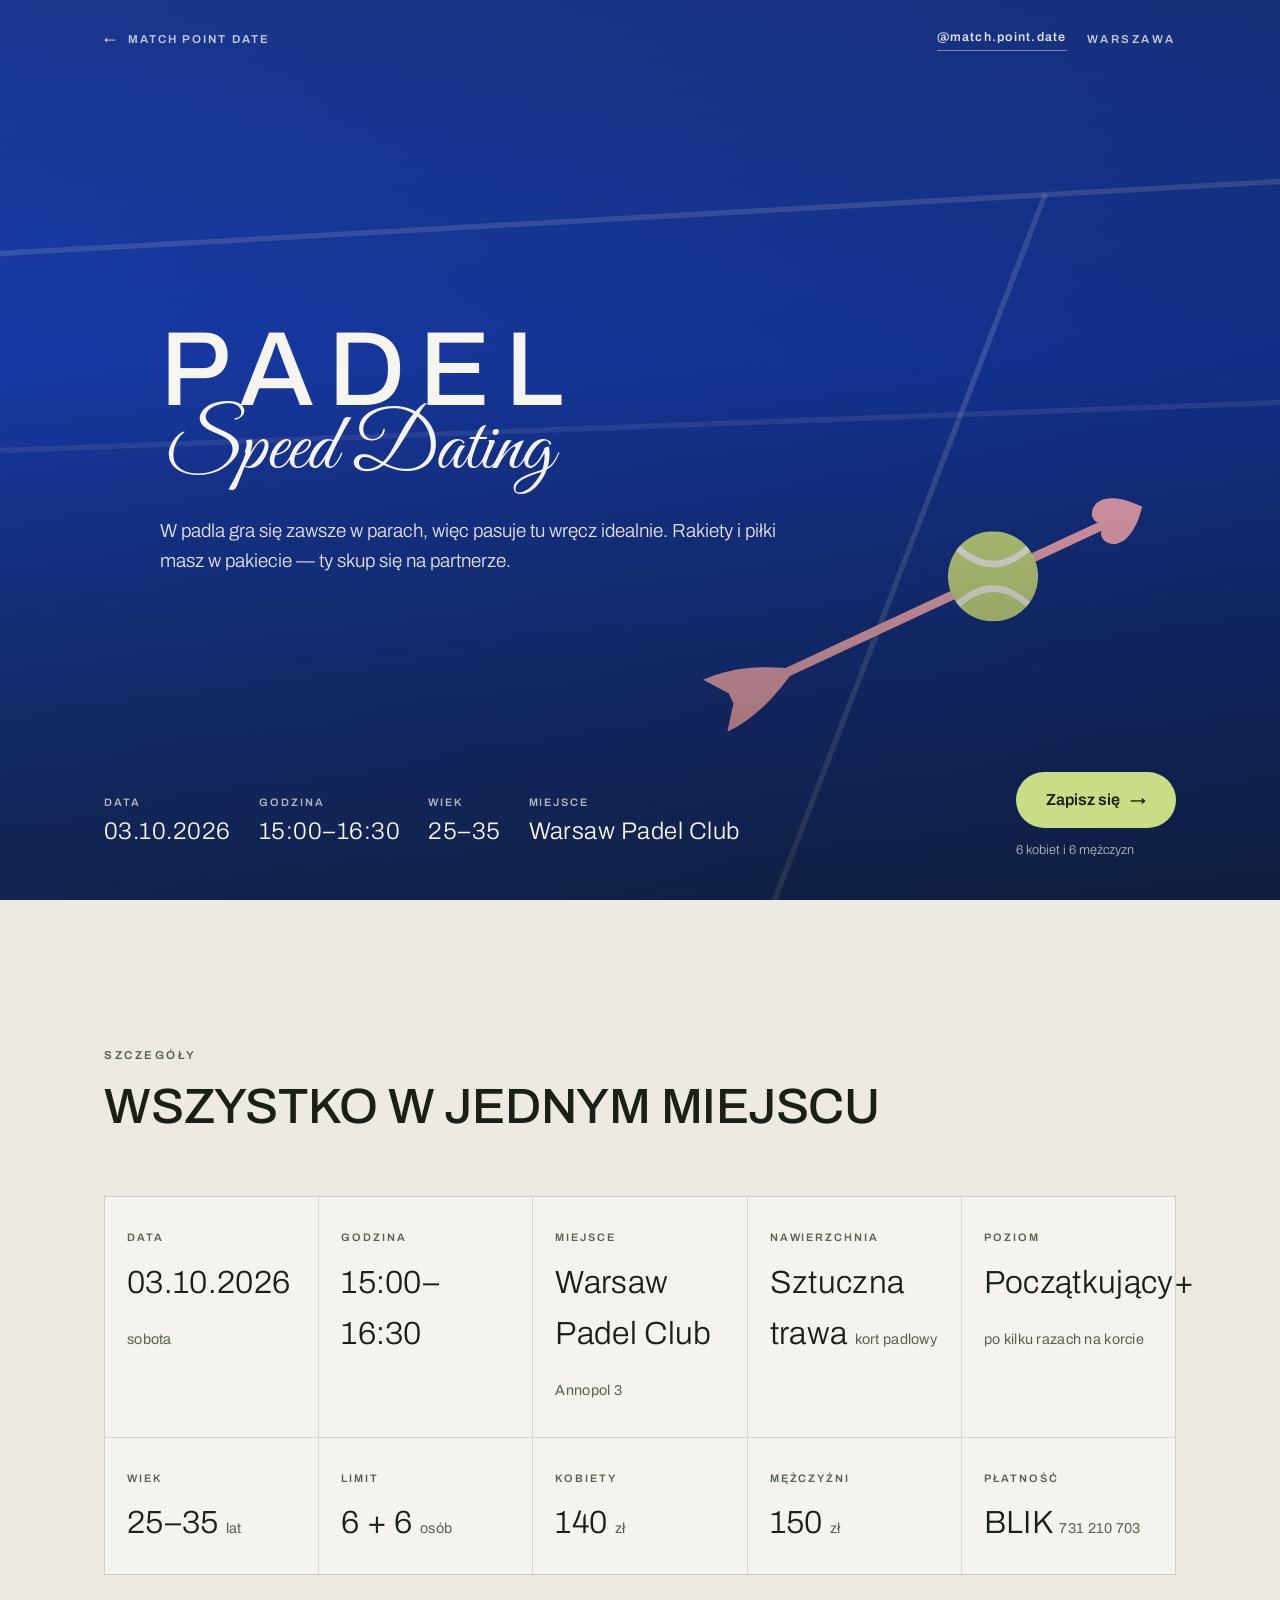
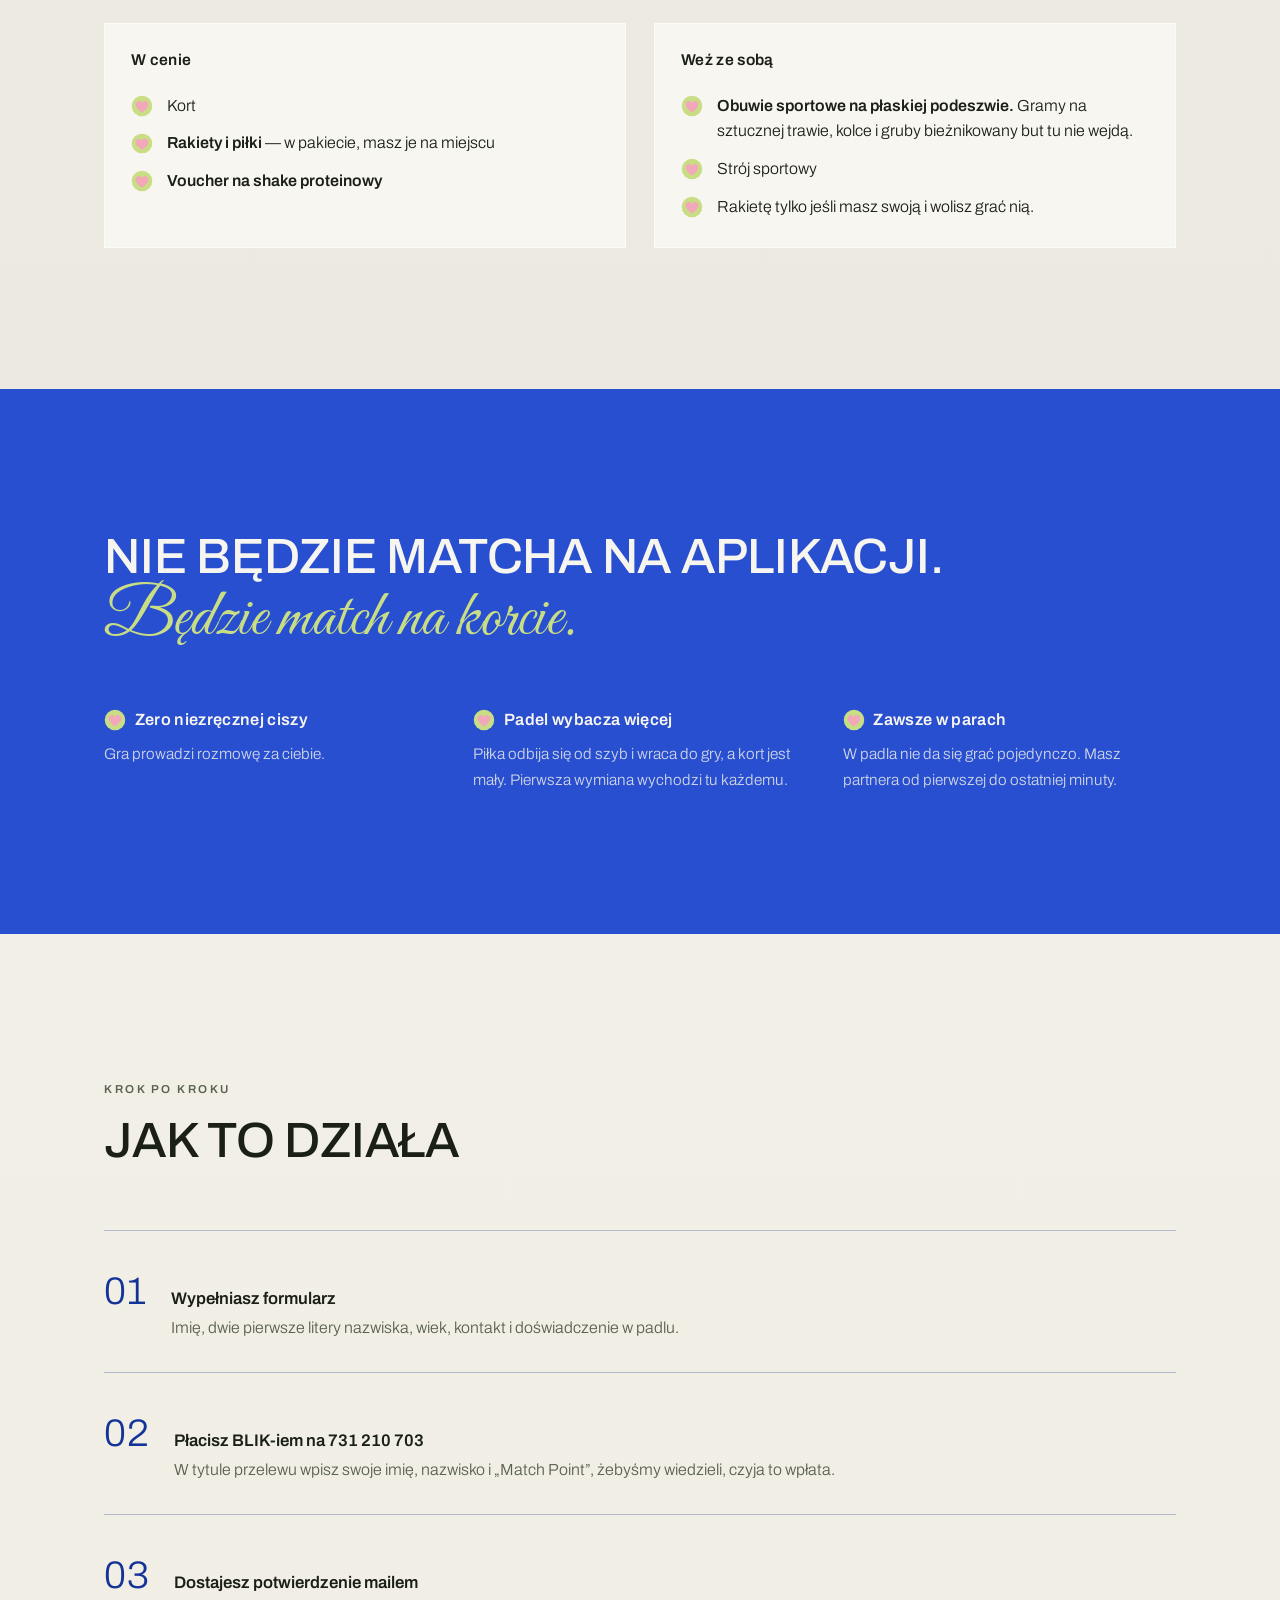
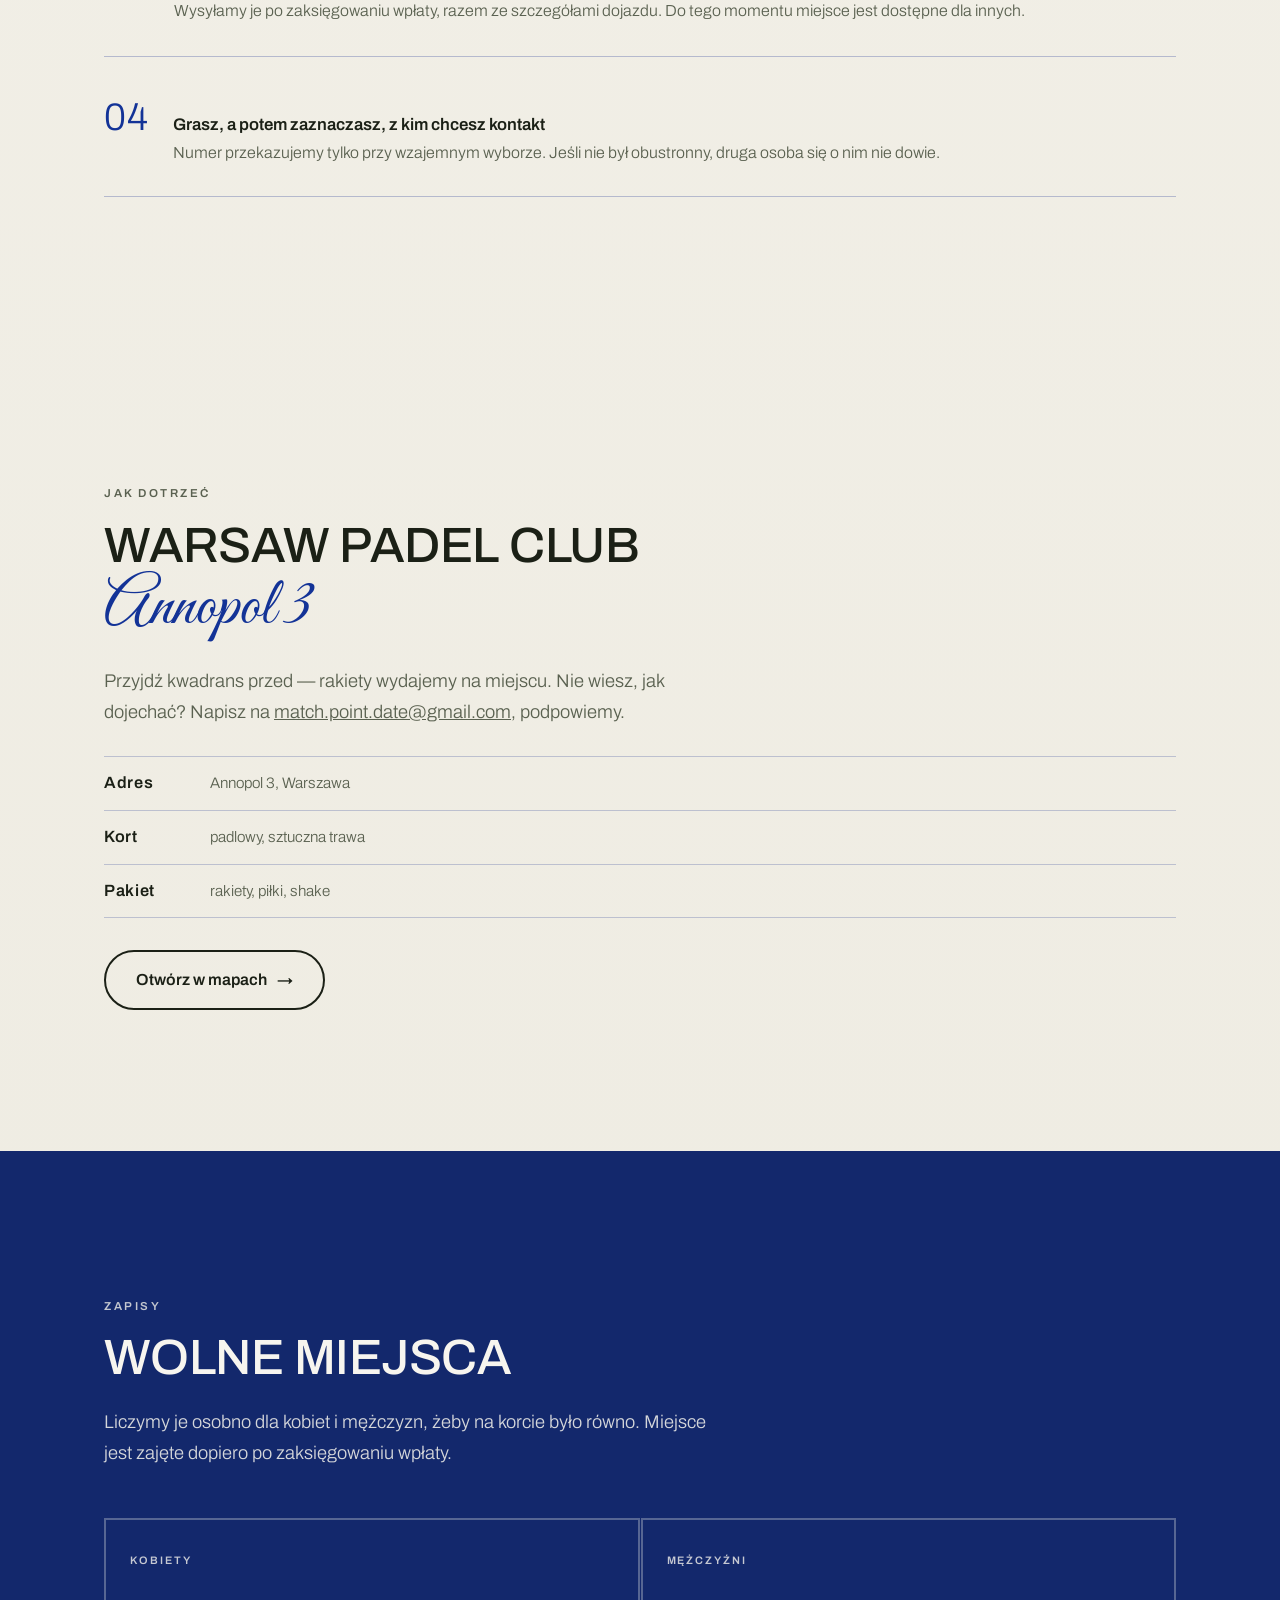
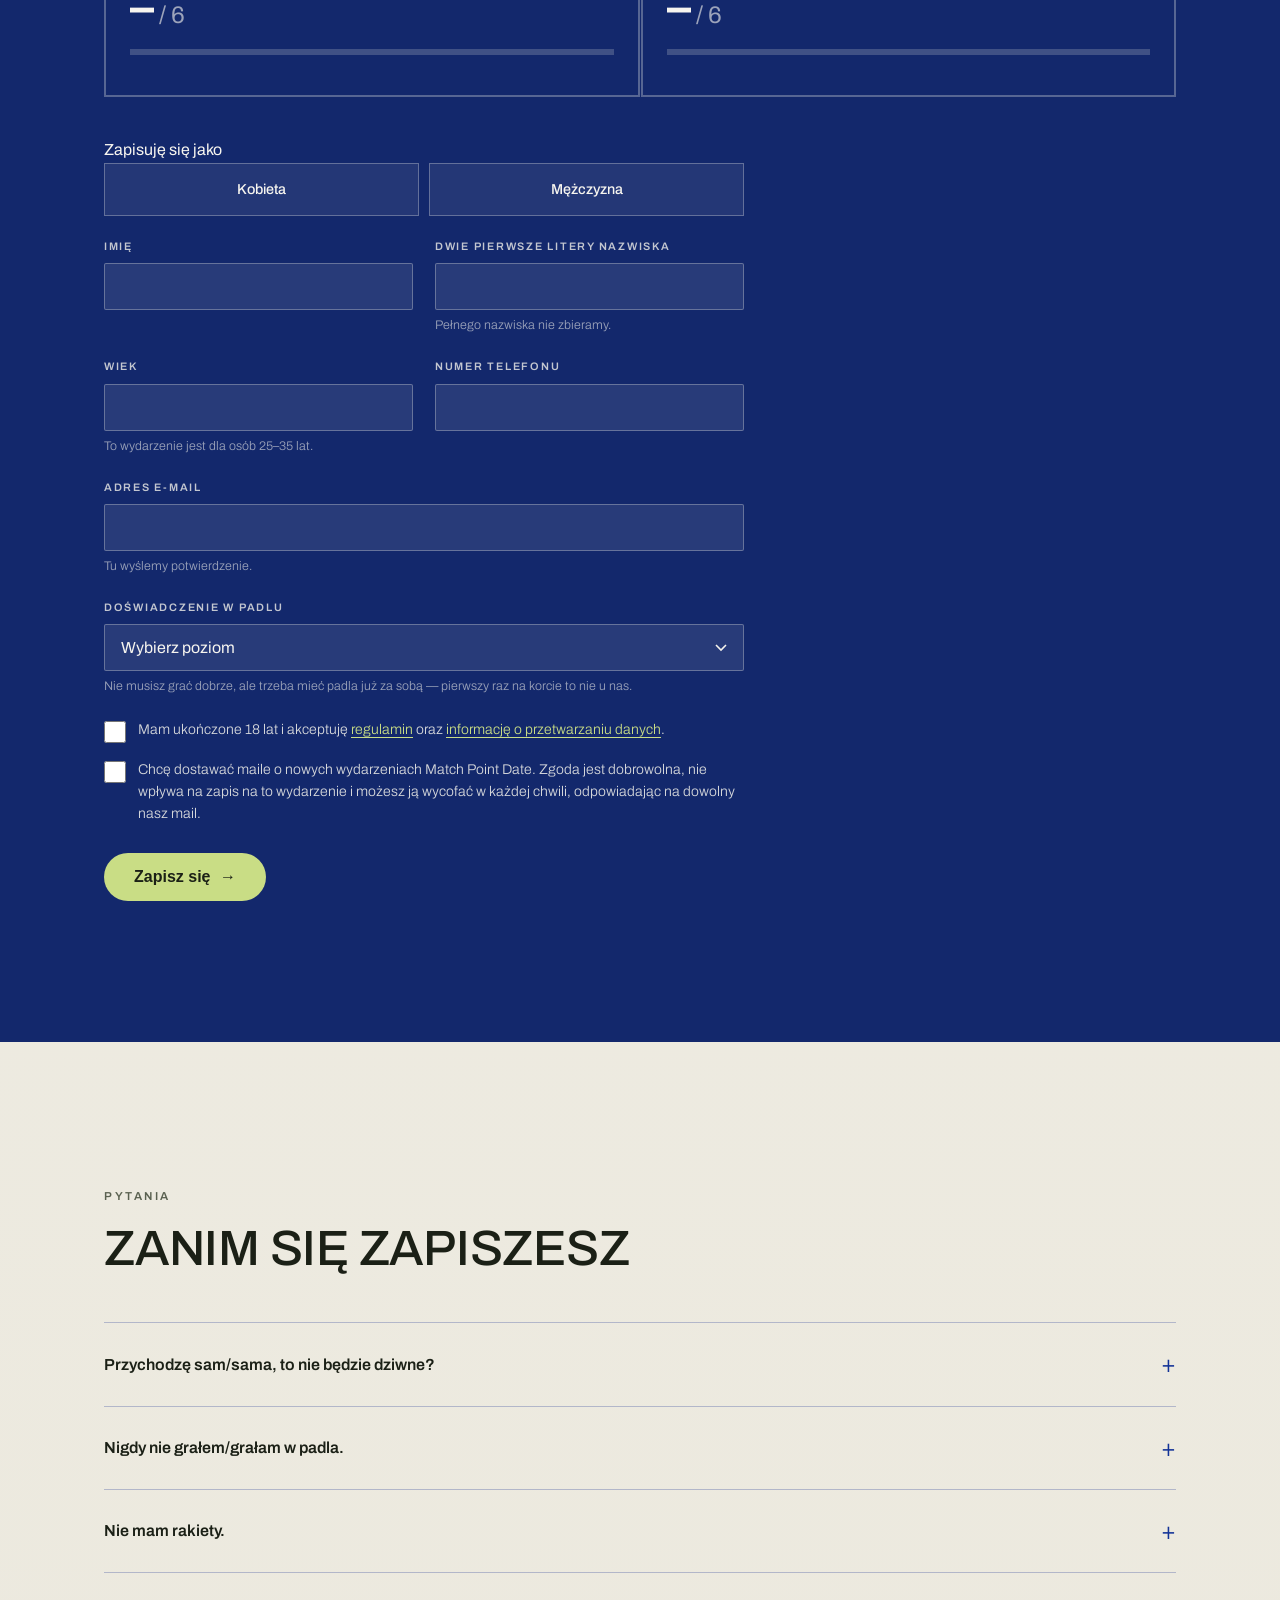
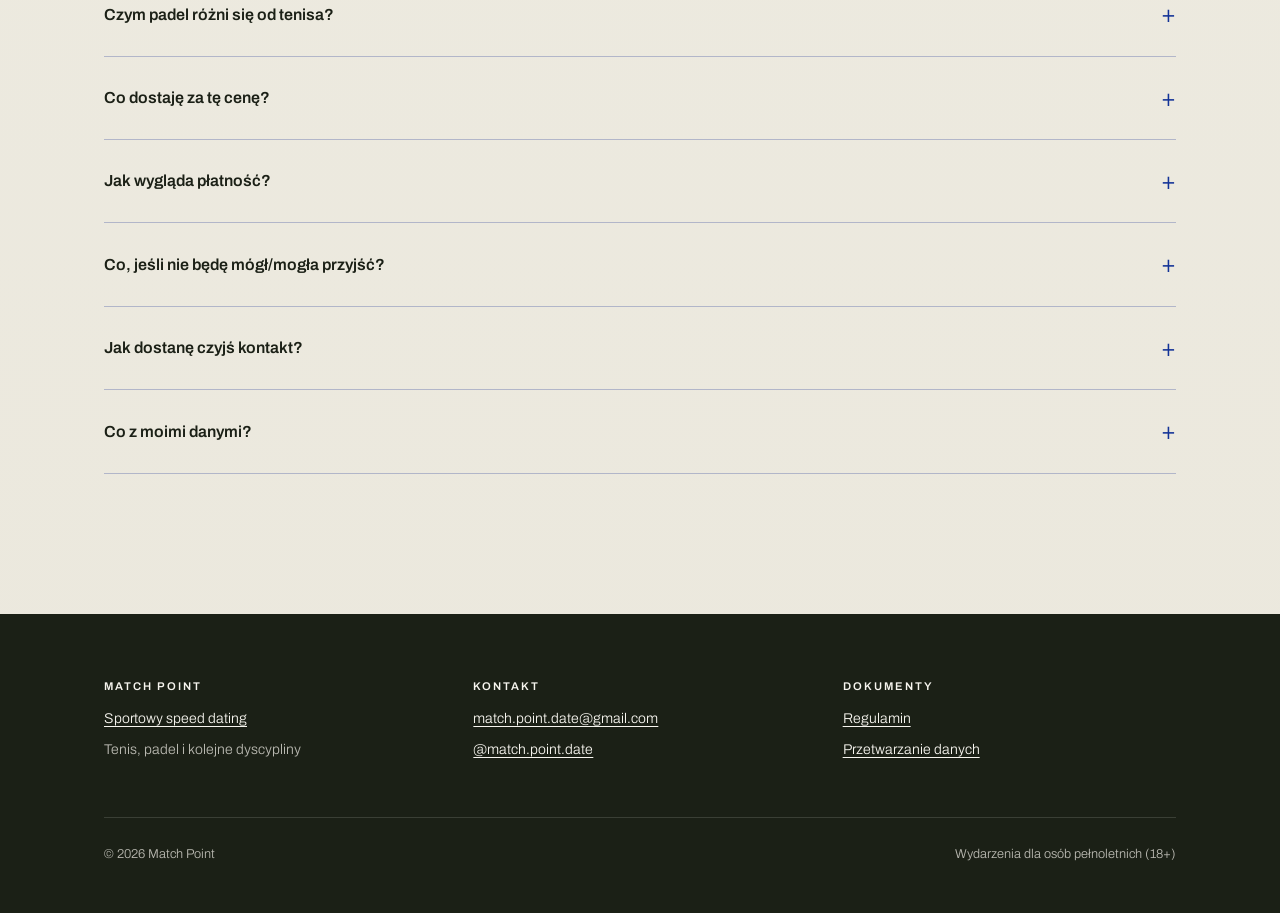
==== padel-speed-dating-03-10-1500.html @ ee67457d "Drugi slot padla 3.10 o 15:00, zapisy tylko dla grajacych Nowe wydarzenie powstalo z istniejacej str" ====
<!DOCTYPE html>
<html lang="pl">
<head>
<meta charset="utf-8">
<meta name="viewport" content="width=device-width, initial-scale=1">
<title>Padel Speed Dating · 03.10.2026, 15:00 · Warszawa | Match Point</title>
<meta name="description" content="Padel Speed Dating, 03.10.2026, 15:00–16:30, Warsaw Padel Club, Annopol 3 Warszawa. Poziom początkujący+, rakiety i piłki w pakiecie. Wiek 25–35, 6 kobiet i 6 mężczyzn.">
<meta name="theme-color" content="#1c46cf">

<meta property="og:type" content="website">
<meta property="og:title" content="Padel Speed Dating · 03.10.2026, 15:00 · Warszawa">
<meta property="og:description" content="Padel gra się zawsze w parach, więc pasuje tu wręcz idealnie. Warsaw Padel Club, wiek 25–35, poziom początkujący+. W pakiecie rakiety, piłki i voucher na shake proteinowy.">
<meta property="og:locale" content="pl_PL">
<meta property="og:url" content="https://matchpointdate.pl/padel-speed-dating-03-10-1500.html">
<link rel="canonical" href="https://matchpointdate.pl/padel-speed-dating-03-10-1500.html">

<link rel="preconnect" href="https://fonts.googleapis.com">
<link rel="preconnect" href="https://fonts.gstatic.com" crossorigin>
<link href="https://fonts.googleapis.com/css2?family=Archivo:wght@300;400;500;600;700&family=Great+Vibes&display=swap" rel="stylesheet">
<link rel="icon" href="favicon.svg" type="image/svg+xml">
<link rel="stylesheet" href="styles.css">

<script type="application/ld+json">
{
  "@context": "https://schema.org",
  "@type": "Event",
  "name": "Padel Speed Dating, 15:00",
  "startDate": "2026-10-03T15:00+02:00",
  "endDate": "2026-10-03T16:30+02:00",
  "eventStatus": "https://schema.org/EventScheduled",
  "eventAttendanceMode": "https://schema.org/OfflineEventAttendanceMode",
  "organizer": { "@type": "Organization", "name": "Match Point", "url": "https://matchpointdate.pl" },
  "location": {
    "@type": "Place",
    "name": "Warsaw Padel Club",
    "address": {
      "@type": "PostalAddress",
      "streetAddress": "Annopol 3",
      "addressLocality": "Warszawa",
      "addressCountry": "PL"
    }
  },
  "description": "Speed dating na korcie padlowym. Półtorej godziny krótkich gier w rotacji, zawsze w parach. Poziom początkujący+. Wiek 25–35 lat, 6 kobiet i 6 mężczyzn. W pakiecie rakiety, piłki i voucher na shake proteinowy.",
  "url": "https://matchpointdate.pl/padel-speed-dating-03-10-1500.html",
  "typicalAgeRange": "25-35",
  "maximumAttendeeCapacity": 12,
  "offers": {
    "@type": "Offer",
    "priceCurrency": "PLN",
    "lowPrice": "140",
    "highPrice": "150",
    "availability": "https://schema.org/InStock",
    "url": "https://matchpointdate.pl/padel-speed-dating-03-10-1500.html#zapisy"
  }
}
</script>
</head>
<body class="ev ev--padel">

<header class="hero">
  <div class="court" aria-hidden="true">
    <svg viewBox="0 0 1200 900" preserveAspectRatio="xMidYMid slice" role="presentation">
      <!-- Narozik kortu: linia koncowa, biegnaca od niej linia boczna
           i slabsza linia serwisowa. Trzy kreski, nic wiecej.
           Pelny uklad kortu w perspektywie — z polami serwisowymi,
           siatka i korytarzami deblowymi — byl probowany i odpadl:
           robil sie z tego gesty rysunek techniczny pod tekstem,
           zamiast tla. Tu ma byc tylko sugestia kortu.
           Kolory sa z palety: linie to --line przy niskim kryciu,
           nawierzchnia to gradient trzech zieleni kortu, ustawiony
           w .court w styles.css.
           preserveAspectRatio="slice" przycina kadr, a nie rozciaga —
           rozciaganie rozjezdzalo linie w miekkie smugi. -->
      <g fill="none" stroke="#f7f5ef" stroke-opacity="0.16" stroke-width="5">
        <path d="M-40 268 1240 196"/>
        <path d="M980 210 700 940"/>
        <path d="M-40 452 1240 404" stroke-opacity="0.09"/>
      </g>
    </svg>
  </div>
  <!-- Znak marki: strzala przebijajaca pilke. Grafika jest wpisana
       w strone, a nie podlaczona przez <img>, zeby animacja szla na
       JEDNYM zegarze razem z reszta CSS.
       Cala strzala — lotki, drzewce i grot — jest w jednej grupie,
       ktora w animacji przesuwa sie wzdluz wlasnej osi. Dzieki temu
       strzala ma przez caly lot te sama dlugosc: nic sie nie rysuje
       i nic nie dolatuje osobno.
       Pilka jest narysowana PO strzale, wiec zaslania to, co za nia
       przelatuje. To ona daje wrazenie przebicia.
       Geometria, kat i os czasu siedza w styles.css, sekcja .diag. -->
  <div class="diag" aria-hidden="true">
    <!-- Strzala i pilka sa w DWOCH osobnych SVG, a nie w jednym.
         Powod jest czysto praktyczny: animacja transformu na grupie <g>
         wewnatrz SVG potrafi sie w ogole nie malowac. Grupa ma wtedy
         poprawny obrys, poprawny stroke i transform none, a na ekranie
         jej nie ma. Animujemy wiec transform na samych elementach
         <svg>, bo to dziala pewnie. Pilka jest po strzale, wiec
         zaslania to, co za nia przelatuje — i to daje przebicie. -->
    <span class="strzala-lot"><svg class="strzala-svg" viewBox="0 0 1000 280" overflow="visible" role="presentation">
      <!-- Lotki to dwa PELNE piora, a nie dwie kreski. Kazde ma z tylu
           JEDEN koniec, a wciecie miedzy nimi schodzi az do drzewca:
           tyl strzaly zamyka plaski koniec drzewca w 74. Drzewiec nie
           wystaje za piora — wczesniej wystawal, bo mial zaokraglona
           nasadke i zaczynal sie w 40, czyli za koncami lotek.
           Piora sa wypelnione, drzewce jest stroke'iem — dlatego lezy
           nizej w kolejnosci i styk chowa sie pod piorami. -->
      <g fill="#f2a7ba">
        <path d="M215 142Q120 84 40 84L80 137Z"/>
        <path d="M215 138Q120 196 40 196L80 143Z"/>
        <!-- Grot: serce obrocone o -90 stopni, czubkiem w kierunku lotu.
             Czubek wypada dokladnie na osi, w punkcie 960 140, a wciecie
             miedzy garbami na 888 — tam konczy sie drzewce i dlatego
             styk jest niewidoczny. -->
        <path transform="translate(844.6 198.9) rotate(-90) scale(.982 1.154)"
              d="M60 100C10 66 4 34 26 20 44 9 60 24 60 38 60 24 76 9 94 20 116 34 110 66 60 100Z"/>
      </g>
      <path d="M74 140H895" fill="none" stroke="#f2a7ba"
            stroke-width="18"/>
    </svg></span>

    <!-- Pilka stoi w punkcie przebicia, czyli tam, gdzie w viewBoxie
         strzaly byl jej srodek: 640 140 przy 1000x280. Polozenie jest
         w procentach pudelka .diag, wiec trzyma sie przy kazdej
         dlugosci strzaly. -->
    <span class="pilka-kosz"><svg class="pilka-svg" viewBox="0 0 176 176" role="presentation">
      <defs><clipPath id="mpPilka"><circle cx="88" cy="88" r="88"/></clipPath></defs>
      <circle cx="88" cy="88" r="88" fill="#c9dd85"/>
      <g clip-path="url(#mpPilka)" fill="none" stroke="#f7f5ef"
         stroke-width="12.4" stroke-linecap="butt">
        <path d="M19 33Q88 95 157 33"/>
        <path d="M19 143Q88 81 157 143"/>
      </g>
    </svg></span>
  </div>

  <div class="wrap hero-top">
    <a class="back" href="index.html"><span aria-hidden="true">←</span> Match&nbsp;Point&nbsp;Date</a>
    <span class="right">
      <a class="ig" href="https://www.instagram.com/match.point.date/" target="_blank" rel="noopener">@match.point.date</a>
      <span class="eyebrow">Warszawa</span>
    </span>
  </div>

  <div class="wrap hero-mid">
    <div class="lockup">
      <span class="n">Padel</span>
      <span class="s">Speed Dating</span>
    </div>
    <p class="lead">W padla gra się zawsze w parach, więc pasuje tu wręcz idealnie. Rakiety i piłki masz w pakiecie — ty skup się na partnerze.</p>
  </div>

  <div class="wrap hero-bottom">
    <ul class="meta">
      <li><span class="k">Data</span><span class="v">03.10.2026</span></li>
      <li><span class="k">Godzina</span><span class="v">15:00–16:30</span></li>
      <li><span class="k">Wiek</span><span class="v">25–35</span></li>
      <li><span class="k">Miejsce</span><span class="v">Warsaw Padel Club</span></li>
    </ul>
    <div>
      <!-- Napis zmienia skrypt na "Lista rezerwowa", gdy sklad jest
           pelny. Kotwica zostaje ta sama: w sekcji zapisow stoi
           wtedy blok #closed z adresem na liste rezerwowa. -->
      <a class="cta" href="#zapisy" data-cta-zapisy>Zapisz się <span class="arw" aria-hidden="true">→</span></a>
      <p class="cta-note" data-spots-summary>6 kobiet i 6 mężczyzn</p>
    </div>
  </div>
</header>

<!-- ==================== SZCZEGÓŁY ==================== -->
<section class="alt">
  <div class="wrap">
    <span class="eyebrow">Szczegóły</span>
    <h2 class="h2" style="margin-top:14px">Wszystko w jednym miejscu</h2>

    <div class="board">
      <div><span class="k">Data</span><span class="v">03.10.2026 <small>sobota</small></span></div>
      <div><span class="k">Godzina</span><span class="v">15:00–16:30</span></div>
      <div><span class="k">Miejsce</span><span class="v">Warsaw Padel Club <small>Annopol 3</small></span></div>
      <div><span class="k">Nawierzchnia</span><span class="v">Sztuczna trawa <small>kort padlowy</small></span></div>
      <div><span class="k">Poziom</span><span class="v">Początkujący+ <small>po kilku razach na korcie</small></span></div>
      <div><span class="k">Wiek</span><span class="v">25–35 <small>lat</small></span></div>
      <div><span class="k">Limit</span><span class="v">6 + 6 <small>osób</small></span></div>
      <div><span class="k">Kobiety</span><span class="v">140 <small>zł</small></span></div>
      <div><span class="k">Mężczyźni</span><span class="v">150 <small>zł</small></span></div>
      <div><span class="k">Płatność</span><span class="v">BLIK <small>731 210 703</small></span></div>
    </div>

    <div class="pair">
      <div class="glass">
        <h3>W cenie</h3>
        <ul class="ticks">
          <li><img class="ico" src="icon-ball-arrow.svg" alt="" width="22" height="22" loading="lazy"><span>Kort</span></li>
          <li><img class="ico" src="icon-ball-arrow.svg" alt="" width="22" height="22" loading="lazy"><span><b>Rakiety i piłki</b> — w pakiecie, masz je na miejscu</span></li>
          <li><img class="ico" src="icon-ball-arrow.svg" alt="" width="22" height="22" loading="lazy"><span><b>Voucher na shake proteinowy</b></span></li>
        </ul>
      </div>
      <div class="glass">
        <h3>Weź ze sobą</h3>
        <ul class="ticks">
          <li><img class="ico" src="icon-ball-arrow.svg" alt="" width="22" height="22" loading="lazy"><span><b>Obuwie sportowe na płaskiej podeszwie.</b> Gramy na sztucznej trawie, kolce i gruby bieżnikowany but tu nie wejdą.</span></li>
          <li><img class="ico" src="icon-ball-arrow.svg" alt="" width="22" height="22" loading="lazy"><span>Strój sportowy</span></li>
          <li><img class="ico" src="icon-ball-arrow.svg" alt="" width="22" height="22" loading="lazy"><span>Rakietę tylko jeśli masz swoją i wolisz grać nią.</span></li>
        </ul>
      </div>
    </div>
  </div>
</section>

<!-- ==================== DLACZEGO KORT ==================== -->
<section class="dark">
  <div class="wrap">
    <h2 class="h2">
      Nie będzie matcha na aplikacji.
      <span class="script">Będzie match na korcie.</span>
    </h2>

    <div class="cols">
      <div class="col">
        <h3><img class="ico" src="icon-ball-arrow.svg" alt="" width="22" height="22" loading="lazy"><span>Zero niezręcznej ciszy</span></h3>
        <p>Gra prowadzi rozmowę za ciebie.</p>
      </div>
      <div class="col">
        <h3><img class="ico" src="icon-ball-arrow.svg" alt="" width="22" height="22" loading="lazy"><span>Padel wybacza więcej</span></h3>
        <p>Piłka odbija się od szyb i wraca do gry, a kort jest mały. Pierwsza wymiana wychodzi tu każdemu.</p>
      </div>
      <div class="col">
        <h3><img class="ico" src="icon-ball-arrow.svg" alt="" width="22" height="22" loading="lazy"><span>Zawsze w parach</span></h3>
        <p>W padla nie da się grać pojedynczo. Masz partnera od pierwszej do ostatniej minuty.</p>
      </div>
    </div>
  </div>
</section>

<!-- ==================== JAK SIĘ ZAPISAĆ ==================== -->
<section>
  <div class="wrap">
    <span class="eyebrow">Krok po kroku</span>
    <h2 class="h2" style="margin-top:14px">Jak to działa</h2>

    <ol class="steps">
      <li>
        <div>
          <h3>Wypełniasz formularz</h3>
          <p>Imię, dwie pierwsze litery nazwiska, wiek, kontakt i doświadczenie w padlu.</p>
        </div>
      </li>
      <li>
        <div>
          <h3>Płacisz BLIK-iem na <span data-blik>731 210 703</span></h3>
          <p>W tytule przelewu wpisz swoje imię, nazwisko i „Match Point”, żebyśmy wiedzieli, czyja to wpłata.</p>
        </div>
      </li>
      <li>
        <div>
          <h3>Dostajesz potwierdzenie mailem</h3>
          <p>Wysyłamy je po zaksięgowaniu wpłaty, razem ze szczegółami dojazdu. Do tego momentu miejsce jest dostępne dla innych.</p>
        </div>
      </li>
      <li>
        <div>
          <h3>Grasz, a potem zaznaczasz, z kim chcesz kontakt</h3>
          <p>Numer przekazujemy tylko przy wzajemnym wyborze. Jeśli nie był obustronny, druga osoba się o nim nie dowie.</p>
        </div>
      </li>
    </ol>
  </div>
</section>

<!-- ==================== DOJAZD ==================== -->
<section>
  <div class="wrap">
    <span class="eyebrow">Jak dotrzeć</span>
    <h2 class="h2" style="margin-top:14px">
      Warsaw Padel Club
      <span class="script">Annopol 3</span>
    </h2>
    <p class="sub">Przyjdź kwadrans przed — rakiety wydajemy na miejscu. Nie wiesz, jak dojechać? Napisz na <a href="mailto:match.point.date@gmail.com">match.point.date@gmail.com</a>, podpowiemy.</p>
    <div class="transit">
      <div><b>Adres</b><span>Annopol 3, Warszawa</span></div>
      <div><b>Kort</b><span>padlowy, sztuczna trawa</span></div>
      <div><b>Pakiet</b><span>rakiety, piłki, shake</span></div>
    </div>

    <p style="margin:32px 0 0">
      <a class="cta cta-line" href="https://www.google.com/maps/search/?api=1&amp;query=Warsaw+Padel+Club+Annopol+3+Warszawa" target="_blank" rel="noopener">
        Otwórz w mapach <span class="arw" aria-hidden="true">→</span>
      </a>
    </p>
  </div>
</section>

<!-- ==================== ZAPISY ==================== -->
<section class="dark" id="zapisy">
  <div class="wrap">
    <span class="eyebrow" style="color:rgba(245,243,236,.78)">Zapisy</span>
    <h2 class="h2" style="margin-top:14px">Wolne miejsca</h2>
    <p class="sub">Liczymy je osobno dla kobiet i mężczyzn, żeby na korcie było równo. Miejsce jest zajęte dopiero po zaksięgowaniu wpłaty.</p>

    <div class="pools">
      <div class="pool" data-pool="women">
        <span class="k">Kobiety</span>
        <span class="n"><b data-taken>–</b><span class="lim"> / 6</span></span>
        <span class="bar"><i data-bar style="width:0"></i></span>
        <span class="st" data-status></span>
      </div>
      <div class="pool" data-pool="men">
        <span class="k">Mężczyźni</span>
        <span class="n"><b data-taken>–</b><span class="lim"> / 6</span></span>
        <span class="bar"><i data-bar style="width:0"></i></span>
        <span class="st" data-status></span>
      </div>
    </div>

    <!-- Zapisy zamkniete. Skrypt na dole strony pokazuje ten blok
         i chowa formularz, gdy arkusz mowi, ze obie pule sa pelne.
         Domyslnie jest ukryty: gdy arkusz nie odpowie, strona
         zostaje przy formularzu, bo zgloszenie przyjmie jeszcze
         Netlify, a my dopiszemy je recznie. -->
    <div class="form-msg bad" id="closed">
      <b>Zapisy zamknięte — skład na 03.10, 15:00 jest pełny.</b>
      Napisz na <a href="mailto:match.point.date@gmail.com?subject=Lista%20rezerwowa%20Padel%20Speed%20Dating%2003.10%2015%3A00">match.point.date@gmail.com</a>,
      wpiszemy Cię na listę rezerwową i damy znać, gdy zwolni się miejsce.
    </div>

    <form class="form" id="signup" name="zapisy" method="POST" data-netlify="true" netlify-honeypot="website" novalidate>
      <input type="hidden" name="form-name" value="zapisy">
      <div class="form-row">
        <span class="lab">Zapisuję się jako</span>
        <div class="choice">
          <label><input type="radio" name="gender" value="Kobieta" required><span>Kobieta</span></label>
          <label><input type="radio" name="gender" value="Mężczyzna" required><span>Mężczyzna</span></label>
        </div>
        <span class="err" data-err="gender">Wybierz jedną z opcji.</span>
      </div>

      <div class="form-grid">
        <div>
          <label class="lab" for="firstName">Imię</label>
          <input type="text" id="firstName" name="firstName" autocomplete="given-name" required>
          <span class="err" data-err="firstName">Podaj imię.</span>
        </div>
        <div>
          <label class="lab" for="lastName">Dwie pierwsze litery nazwiska</label>
          <input type="text" id="lastName" name="lastName" maxlength="2" required>
          <span class="hint">Pełnego nazwiska nie zbieramy.</span>
          <span class="err" data-err="lastName">Podaj dwie litery.</span>
        </div>
      </div>

      <div class="form-grid">
        <div>
          <label class="lab" for="age">Wiek</label>
          <!-- Widelki wieku wpisuje skrypt z config.js (ageMin/ageMax).
               Tu zostaja 18-99 na wypadek wylaczonego JS-u. -->
          <input type="number" id="age" name="age" min="18" max="99" inputmode="numeric" required data-age>
          <span class="hint" data-age-hint>To wydarzenie jest dla osób 25 do 35 lat.</span>
          <span class="err" data-err="age">Podaj wiek.</span>
        </div>
        <div>
          <label class="lab" for="phone">Numer telefonu</label>
          <input type="tel" id="phone" name="phone" autocomplete="tel" inputmode="tel" required>
          <span class="err" data-err="phone">Podaj numer telefonu.</span>
        </div>
      </div>

      <div class="form-row">
        <label class="lab" for="email">Adres e-mail</label>
        <input type="email" id="email" name="email" autocomplete="email" required>
        <span class="hint">Tu wyślemy potwierdzenie.</span>
        <span class="err" data-err="email">Podaj poprawny adres e-mail.</span>
      </div>

      <div class="form-row">
        <!-- Padel nie ma skali NTRP, wiec nie udajemy, ze ma. Pytamy
             o jedno: czy czlowiek mial juz rakietke w reku. Nie po to,
             zeby dzielic na poziomy (tego nie robimy), tylko zeby na
             kort nie trafil ktos zupelnie pierwszy raz — przy rotacji
             co kilka minut nie ma kiedy go uczyc. Dlatego opcji
             "pierwszy raz" tu po prostu nie ma. -->
        <label class="lab" for="level">Doświadczenie w padlu</label>
        <select id="level" name="level" required>
          <option value="">Wybierz poziom</option>
          <option value="Kilka razy">Grałem/am kilka razy</option>
          <option value="Regularnie">Gram regularnie</option>
        </select>
        <span class="hint">Nie musisz grać dobrze, ale trzeba mieć padla już za sobą — pierwszy raz na korcie to nie u nas.</span>
        <span class="err" data-err="level">Wybierz poziom.</span>
      </div>

      <div class="hp" aria-hidden="true">
        <label for="website">Nie wypełniaj</label>
        <input type="text" id="website" name="website" tabindex="-1" autocomplete="off">
      </div>

      <label class="consent">
        <input type="checkbox" name="terms" required>
        <span>Mam ukończone 18 lat i akceptuję <a href="regulamin.html">regulamin</a> oraz <a href="regulamin.html#dane">informację o przetwarzaniu danych</a>.</span>
      </label>
      <span class="err" data-err="terms">Bez tego nie możemy przyjąć zgłoszenia.</span>

      <!-- Zgoda marketingowa jest OSOBNA od regulaminu, nieobowiazkowa
           i domyslnie niezaznaczona. Wpisanie jej w akceptacje regulaminu
           robiloby z niej zgode wymuszona, a taka w swietle RODO jest
           niewazna. Nie scalaj tych dwoch pol. -->
      <label class="consent" style="margin-top:16px">
        <input type="checkbox" name="newsletter" value="TAK">
        <span>Chcę dostawać maile o nowych wydarzeniach Match&nbsp;Point&nbsp;Date. Zgoda jest dobrowolna, nie wpływa na zapis na to wydarzenie i możesz ją wycofać w każdej chwili, odpowiadając na dowolny nasz mail.</span>
      </label>


      <p style="margin:28px 0 0">
        <button class="cta" type="submit">Zapisz się <span class="arw" aria-hidden="true">&#8594;</span></button>
      </p>

      <div class="form-msg bad" id="formErr"></div>
    </form>

    <!-- WEJSCIOWKA, pojawia sie po wyslaniu zgloszenia -->
    <div class="ticket" id="ticket">
      <div class="ticket-body">
        <p class="ticket-name" id="tName"></p>

        <div class="ticket-facts">
          <div><span class="k">Wydarzenie</span><span class="v">Padel Speed Dating</span></div>
          <div><span class="k">Termin</span><span class="v">03.10.2026, 15:00&ndash;16:30</span></div>
          <div><span class="k">Miejsce</span><span class="v">Warsaw Padel Club, Annopol 3</span></div>
          <div><span class="k">Kwota</span><span class="v" id="tPrice"></span></div>
        </div>

        <div class="ticket-pay">
          <p><b>Opłać miejsce BLIK-iem na numer:</b></p>
          <span class="num" id="tBlik">731 210 703</span>
          <p class="title-hint">W tytule wpisz: <b id="tTitle"></b></p>
          <!-- Mail z tymi danymi idzie dopiero po pol godzinie i tylko
               wtedy, gdy nikt nie kliknie "Zaplacono". Kto placi od razu,
               nie dostaje ponaglenia. -->
          <p class="title-hint">Nie płacisz teraz? Za pół godziny przypomnimy mailem na <b id="tMail"></b>.</p>

          <div class="ticket-actions">
            <button type="button" class="btn-paid" id="tPaid">Zapłacono</button>
          </div>
          <div class="paid-msg" id="tPaidMsg"></div>
        </div>
      </div>
    </div>

  </div>
</section>

<!-- ==================== FAQ ==================== -->
<section>
  <div class="wrap">
    <span class="eyebrow">Pytania</span>
    <h2 class="h2" style="margin-top:14px">Zanim się zapiszesz</h2>

    <div class="faq">
      <details>
        <summary>Przychodzę sam/sama, to nie będzie dziwne?</summary>
        <p>Wszyscy przychodzą sami, o to właśnie chodzi. Od pierwszej minuty gracie w rotacji.</p>
      </details>
      <details>
        <summary>Nigdy nie grałem/grałam w padla.</summary>
        <p>To wydarzenie jeszcze nie dla ciebie i formularz nie przyjmie zapisu. Gramy w rotacji, zmiana partnera co kilka minut — nie ma w tym miejsca na naukę odbijania i skończyłoby się to niezręcznie dla wszystkich. Zagraj kilka razy na zwykłym korcie i wracaj, wtedy wystarczy.</p>
      </details>
      <details>
        <summary>Nie mam rakiety.</summary>
        <p>I nie potrzebujesz. Rakiety i piłki są w pakiecie, czekają na miejscu. Jeśli masz swoją i wolisz grać nią — bierz.</p>
      </details>
      <details>
        <summary>Czym padel różni się od tenisa?</summary>
        <p>Kort jest mniejszy i zamknięty szybami, od których piłka się odbija i wraca do gry. Rakieta jest krótsza, bez naciągu. Gra się wyłącznie w parach, więc przez cały czas kogoś poznajesz.</p>
      </details>
      <details>
        <summary>Co dostaję za tę cenę?</summary>
        <p>Kort na półtorej godziny, rakietę i piłki oraz voucher na shake proteinowy. Nic nie doliczamy na miejscu.</p>
      </details>
      <details>
        <summary>Jak wygląda płatność?</summary>
        <p>BLIK na numer <strong data-blik>731 210 703</strong>, w tytule imię, nazwisko i „Match Point”. Potwierdzenie mailem wysyłamy po zaksięgowaniu wpłaty.</p>
      </details>
      <details>
        <summary>Co, jeśli nie będę mógł/mogła przyjść?</summary>
        <p>Zgłoś to najpóźniej 48 godzin przed wydarzeniem, wtedy zwracamy wpłatę w ciągu 10 dni. Później zwrot nie przysługuje. Szczegóły w <a href="regulamin.html">regulaminie</a>.</p>
      </details>
      <details>
        <summary>Jak dostanę czyjś kontakt?</summary>
        <p>Po grach zaznaczasz osoby, z którymi chcesz się kontaktować. Imię i numer przekazujemy tylko przy wzajemnym wyborze.</p>
      </details>
      <details>
        <summary>Co z moimi danymi?</summary>
        <p>Administratorem jest Klaudia Szczubełek. Zbieramy imię, dwie litery nazwiska, telefon i e-mail, wyłącznie po to, żeby przeprowadzić wydarzenie. Pełna informacja w <a href="regulamin.html#dane">regulaminie</a>.</p>
      </details>
    </div>
  </div>
</section>

<footer>
  <div class="wrap">
    <div class="fgrid">
      <div>
        <h4>Match Point</h4>
        <p><a href="index.html">Sportowy speed dating</a></p>
        <p>Tenis, padel i kolejne dyscypliny</p>
      </div>
      <div>
        <h4>Kontakt</h4>
        <p><a href="mailto:match.point.date@gmail.com">match.point.date@gmail.com</a></p>
        <p><a href="https://www.instagram.com/match.point.date/" rel="noopener">@match.point.date</a></p>
      </div>
      <div>
        <h4>Dokumenty</h4>
        <p><a href="regulamin.html">Regulamin</a></p>
        <p><a href="regulamin.html#dane">Przetwarzanie danych</a></p>
      </div>
    </div>
    <div class="fbot">
      <span>© 2026 Match Point</span>
      <span>Wydarzenia dla osób pełnoletnich (18+)</span>
    </div>
  </div>
</footer>

<script src="config.js"></script>
<script src="analytics.js"></script>
<script src="znak.js"></script>
<script>
(function(){
  /* Ta strona to konkretne wydarzenie, a nie "najblizsze" — gdyby
     czytala MATCHPOINT.next, po dodaniu kolejnej daty pokazywalaby
     cudze ceny, limity i zakladke arkusza. */
  const e  = MATCHPOINT.byId('PSD-0310-15');
  const ep = (MATCHPOINT.sheetEndpoint || '').trim();
  const form = document.getElementById('signup');

  /* ---------- stan pul: licznik i blokada zapisow ----------
     Liczymy osoby z "TAK" w kolumnie "Oplacone", bo dopiero wplata
     rezerwuje miejsce. Zrodlo prawdy to arkusz Google; strona nie
     trzyma zadnych liczb zapasowych.                               */

  /* Ostatni odczyt zakladki. null = jeszcze nie wiemy albo arkusz nie
     odpowiedzial. Wtedy nie blokujemy niczego, bo blokada na podstawie
     nieznanego stanu zamykalaby zapisy przy kazdej awarii arkusza —
     zgloszenie przyjmie Netlify, a my dopiszemy je recznie.        */
  let stan = null;
  let wejsciowkaNaEkranie = false;

  /* Adres na liste rezerwowa. Temat skladamy z configu, zeby maile nie
     wpadaly jako "Bez tematu" i bylo widac, ktorego terminu dotycza. */
  const mailRezerwowa = 'mailto:match.point.date@gmail.com?subject='
    + encodeURIComponent('Lista rezerwowa — ' + e.name + ' ' + e.date + ', ' + e.time);

  function czytajStan(){
    if (!ep) return Promise.resolve(null);
    return fetch(ep + '?tab=' + encodeURIComponent(e.sheetTab) + '&t=' + Date.now())
      .then(r => r.json())
      .then(d => (d && d.ok) ? d : null)
      .catch(() => null);
  }

  /* Ile miejsc zostalo w puli danej plci. null = nie wiadomo.
     Dwa ograniczenia, liczy sie mniejsze:
     - limit z config.js minus OPLACONE, bo miejsce rezerwuje wplata,
     - wolne wiersze bloku w zakladce, bo do zapisanego do konca bloku
       arkusz nie dopisze nikogo i zgloszenie by przepadlo.
     Gdy zakladka nie ma bloku (womenLimit 0), zostaje sam limit:
     zle przygotowana zakladka to nie to samo co brak miejsc.       */
  function wolneMiejsca(d, plec){
    const k = String(plec).indexOf('Kobieta') === 0;

    /* Reczne zamkniecie puli z config.js wygrywa z arkuszem i nie czeka
       na niego: komplet potrafi zebrac sie poza strona, a wtedy arkusz
       jeszcze o tym nie wie. Sprawdzamy je PRZED odczytem, bo inaczej
       przy niedostepnym arkuszu zamknieta pula stalaby otworem.    */
    if (k ? e.soldOutWomen : e.soldOutMen) return 0;

    if (!d) return null;

    /* Miejsc na sprzedaz jest tyle, ile limit minus OPLACONE. Liczba
       wierszy bloku w arkuszu juz sie nie liczy: zapis idzie na liste
       rezerwowa, ktora skrypt sam wydluza, wiec nie ma jak sie nie
       zmiescic. Dopoki liczyla, niezaplacony czlowiek siedzacy
       w skladzie zjadal widoczne miejsce — przy czterech oplaconych
       z szesciu strona pisala "wolne 1" zamiast "wolne 2".        */
    return Math.max(0, (k ? e.limitWomen : e.limitMen) - (k ? d.womenPaid : d.menPaid));
  }

  function renderPools(d){
    [['women', 'Kobieta'], ['men', 'Mężczyzna']].forEach(([key, plec]) => {
      const el = document.querySelector('[data-pool="' + key + '"]');
      if (!el) return;
      const kobiety = key === 'women';
      const reczne  = kobiety ? e.soldOutWomen : e.soldOutMen;
      const limit   = kobiety ? e.limitWomen : e.limitMen;
      const free    = wolneMiejsca(d, plec);
      /* Przy recznym zamknieciu arkusz podaje swoje liczby, a te sa
         nizsze niz prawda — licznik idzie wtedy na limit, bo "0 / 6"
         nad napisem "brak miejsc" wyglada na awarie strony.        */
      const taken = reczne
        ? limit
        : Math.min(kobiety ? d.womenPaid : d.menPaid, limit);

      el.dataset.full = String(free === 0);
      el.querySelector('[data-taken]').textContent = taken;
      el.querySelector('.lim').textContent = ' / ' + limit;
      el.querySelector('[data-bar]').style.width = Math.min(100, (taken / limit) * 100) + '%';

      /* Pula moze byc zamknieta, choc licznik nie doszedl do limitu:
         wtedy wszystkie wiersze zajmuja zapisani, ktorzy jeszcze nie
         zaplacili. Mowimy to wprost, zeby "4 / 6" i brak miejsc nie
         wygladaly na sprzecznosc.                                  */
      const st = el.querySelector('[data-status]');
      if (st) st.textContent = free > 0 ? 'Wolne miejsca: ' + free : 'Brak miejsc';
    });

    const wolne = wolneMiejsca(d, 'Kobieta') + wolneMiejsca(d, 'Mężczyzna');
    const summary = document.querySelector('[data-spots-summary]');
    if (summary) summary.textContent = wolne === 0
      ? 'Skład zamknięty, napisz do nas na listę rezerwową'
      : 'Wolnych miejsc ' + wolne;
  }

  /* Pelnej puli nie da sie wybrac, a gdy pelne sa obie, formularz znika
     i zostaje zaproszenie na liste rezerwowa. Do 17.09 nie bylo tu nic:
     strona przyjmowala zgloszenie do pelnego skladu i wydawala
     wejsciowke z numerem BLIK. Tak zapisala sie osoba na wypelnione
     20.09, gdzie oplaconych bylo 6 z 6 i 6 z 6.                    */
  function stosujBlokade(d){
    if (!form) return;
    const wolneK = wolneMiejsca(d, 'Kobieta');
    const wolneM = wolneMiejsca(d, 'Mężczyzna');

    [['Kobieta', wolneK], ['Mężczyzna', wolneM]].forEach(([plec, free]) => {
      const input = form.querySelector('input[name="gender"][value="' + plec + '"]');
      if (!input) return;
      const pelna = free === 0;
      input.disabled = pelna;
      if (pelna && input.checked) input.checked = false;
      const label = input.closest('label');
      if (label) label.dataset.full = String(pelna);
    });

    const zamkniete = wolneK === 0 && wolneM === 0;
    const box = document.getElementById('closed');
    if (box) box.classList.toggle('show', zamkniete);

    /* Przycisk w hero nie wola "Zapisz sie" do sekcji, w ktorej nie ma
       juz formularza. */
    document.querySelectorAll('[data-cta-zapisy]').forEach(a => {
      a.innerHTML = (zamkniete ? 'Lista rezerwowa ' : 'Zapisz się ')
        + '<span class="arw" aria-hidden="true">&#8594;</span>';
    });

    /* Wejsciowki nie zaslaniamy: kto zdazyl sie zapisac, ma dokonczyc
       wplate, nawet jesli pula domknela sie za nim.                */
    if (!wejsciowkaNaEkranie) form.style.display = zamkniete ? 'none' : '';
  }

  function odswiezStan(){
    return czytajStan().then(d => {
      if (!d) return null;
      stan = d;
      if (MATCHPOINT.useSheetCounter) renderPools(d);
      stosujBlokade(d);
      return d;
    });
  }

  /* Pule zamkniete recznie pokazujemy od razu, jeszcze przed odpowiedzia
     arkusza — i takze wtedy, gdy arkusz nie odpowie wcale. Liczba
     z arkusza i tak byla dla nich nieaktualna.                      */
  function pokazReczneZamkniecie(){
    [['women', 'Kobieta'], ['men', 'Mężczyzna']].forEach(([key, plec]) => {
      if (wolneMiejsca(null, plec) !== 0) return;
      const el = document.querySelector('[data-pool="' + key + '"]');
      if (!el) return;
      const limit = key === 'women' ? e.limitWomen : e.limitMen;
      el.dataset.full = 'true';
      el.querySelector('[data-taken]').textContent = limit;
      el.querySelector('.lim').textContent = ' / ' + limit;
      el.querySelector('[data-bar]').style.width = '100%';
      const st = el.querySelector('[data-status]');
      if (st) st.textContent = 'Brak miejsc';
    });
    stosujBlokade(null);
  }
  pokazReczneZamkniecie();

  /* Liczby bierzemy wylacznie z arkusza. Gdy nie odpowie, pule zostaja
     z kreska — lepiej nie pokazac nic, niz nieaktualny stan miejsc.
     Blokada NIE zalezy od useSheetCounter: ta flaga chowa liczby,
     a nie przestaje pilnowac miejsc.                               */
  odswiezStan();

  document.querySelectorAll('[data-blik]').forEach(n => n.textContent = e.blik);

  /* Widelki wieku w jednym miejscu: config. Z niego ida atrybuty pola,
     napis pod nim i sprawdzanie przy wysylce. Wczesniej formularz
     przyjmowal kazdego pelnoletniego, choc strona pisala o przedziale
     — i zapisywali sie ludzie spoza niego.                          */
  const wiekOpis = e.ageMin + '\u2013' + e.ageMax + ' lat';
  document.querySelectorAll('[data-age]').forEach(i => {
    i.min = e.ageMin; i.max = e.ageMax;
  });
  const wiekHint = document.querySelector('[data-age-hint]');
  if (wiekHint) wiekHint.textContent = 'To wydarzenie jest dla os\u00f3b ' + wiekOpis + '.';
  const wiekErr = document.querySelector('[data-err="age"]');
  if (wiekErr) wiekErr.innerHTML = 'Podaj wiek z przedzia\u0142u ' + wiekOpis + '. '
    + 'Jeste\u015b tu\u017c obok? <a href="mailto:match.point.date@gmail.com" '
    + 'style="color:var(--accent)">Napisz do nas</a>.';
  document.querySelectorAll('[data-form-link]').forEach(a => {
    a.href = e.formUrl; a.target = '_blank'; a.rel = 'noopener';
  });

  /* ---------- formularz ---------- */
  if (!form) return;

  const errBox = document.getElementById('formErr');
  const showErr = (name, on) => {
    const el = form.querySelector('[data-err="' + name + '"]');
    if (el) el.style.display = on ? 'block' : 'none';
    const field = form.querySelector('[name="' + name + '"]');
    if (field && field.type !== 'radio' && field.type !== 'checkbox') {
      field.setAttribute('aria-invalid', on ? 'true' : 'false');
    }
  };

  const przywrocPrzycisk = btn => {
    btn.disabled = false;
    btn.innerHTML = 'Zapisz się <span class="arw" aria-hidden="true">&#8594;</span>';
  };

  /* Brak miejsc mowimy bez numeru BLIK: nie prosimy o wplate za
     miejsce, ktorego nie ma. Gdy formularz jest juz schowany (obie
     pule pelne), komunikat siedzi w nim niewidoczny, wiec do oka
     podajemy blok o zamknietych zapisach.                         */
  function pokazBrakMiejsc(btn){
    przywrocPrzycisk(btn);
    const box = document.getElementById('closed');
    if (form.style.display === 'none') {
      if (box) box.scrollIntoView({ behavior: 'smooth', block: 'center' });
      return;
    }
    errBox.innerHTML = '<b>Te miejsca już się rozeszły.</b> '
      + 'Ktoś opłacił je w trakcie wypełniania formularza, więc nie prosimy Cię o wpłatę. '
      + 'Napisz na <a href="' + mailRezerwowa + '" style="color:var(--accent)">match.point.date@gmail.com</a>'
      + ' — wpiszemy Cię na listę rezerwową i damy znać, gdy zwolni się miejsce.';
    errBox.classList.add('show');
    errBox.scrollIntoView({ behavior: 'smooth', block: 'center' });
  }

  /* Zapis do arkusza z PRZECZYTANIEM odpowiedzi. Wczesniej szedl
     w trybie 'no-cors': request wychodzil, ale odpowiedz byla dla
     strony niewidoczna, wiec odmowa "brak miejsc" wygladala dokladnie
     jak udany zapis. Skrypt arkusza odpowiada JSON-em z naglowkiem
     Access-Control-Allow-Origin, wiec po jego stronie nie trzeba nic
     dodawac — wystarczy nie odcinac sobie odpowiedzi.
     Zwraca odpowiedz albo null, gdy jej nie da sie przeczytac; null
     nie znaczy "nie zapisano", bo request idzie niezaleznie od tego,
     czy odpowiedz do nas wroci. Po 12 s przestajemy czekac.       */
  function zapiszWArkuszu(body){
    const ctrl = typeof AbortController === 'function' ? new AbortController() : null;
    const stoper = ctrl ? setTimeout(() => ctrl.abort(), 12000) : 0;
    return fetch(ep, {
      method: 'POST',
      headers: { 'Content-Type': 'text/plain;charset=utf-8' },
      body: JSON.stringify(body),
      signal: ctrl ? ctrl.signal : undefined
    })
      .then(r => r.json())
      .then(d => (d && typeof d.ok === 'boolean') ? d : null)
      .catch(() => null)
      .then(d => { if (stoper) clearTimeout(stoper); return d; });
  }

  const code = () => {
    const chars = 'ACDEFGHJKLMNPQRTUVWXY34679';
    let r = '';
    for (let i = 0; i < 4; i++) r += chars[Math.floor(Math.random() * chars.length)];
    return 'MP-' + e.date.slice(0, 5).replace('.', '') + '-' + r;
  };

  form.addEventListener('submit', async ev => {
    ev.preventDefault();
    const f = new FormData(form);
    const v = k => (f.get(k) || '').toString().trim();

    /* pulapka na boty */
    if (v('website')) return;

    const checks = {
      gender:    !!v('gender'),
      firstName: v('firstName').length >= 2,
      lastName:  v('lastName').length >= 1,
      age:       Number(v('age')) >= e.ageMin && Number(v('age')) <= e.ageMax,
      phone:     v('phone').replace(/[^0-9]/g, '').length >= 9,
      email:     /^[^\s@]+@[^\s@]+\.[^\s@]{2,}$/.test(v('email')),
      /* Nie sama obecnosc wyboru, ale tez jego tresc: opcji "Pierwszy
         raz" nie ma w liscie, a to sprawdzenie zatrzymuje ja takze
         wtedy, gdy ktos podstawi ja z palca w narzedziach. */
      level:     !!v('level') && v('level') !== 'Pierwszy raz',
      terms:     !!f.get('terms')
    };
    let ok = true;
    Object.entries(checks).forEach(([k, good]) => { showErr(k, !good); if (!good) ok = false; });
    if (!ok) {
      const bad = form.querySelector('[aria-invalid="true"], .err[style*="block"]');
      if (bad) bad.scrollIntoView({ behavior: 'smooth', block: 'center' });
      return;
    }

    const btn = form.querySelector('button[type=submit]');
    btn.disabled = true;
    btn.textContent = 'Sprawdzam miejsca...';
    errBox.classList.remove('show');

    /* Karta mogla wisiec otwarta od godziny, a w tym czasie ktos mogl
       domknac pule. Stan czytamy jeszcze raz, ZANIM cokolwiek
       zapiszemy — zapis do pelnej puli konczylby sie wejsciowka
       z numerem BLIK dla kogos, kto miejsca nie ma.               */
    const swiezy = await odswiezStan();
    if (wolneMiejsca(swiezy || stan, v('gender')) === 0) {
      pokazBrakMiejsc(btn);
      return;
    }

    btn.textContent = 'Zapisuję...';

    const ticketCode = code();
    const price = v('gender') === 'Kobieta' ? e.priceW : e.priceM;

    const payload = {
      ticket:    ticketCode,
      event:     e.name + ' ' + e.date,
      gender:    v('gender'),
      firstName: v('firstName'),
      lastName:  v('lastName').charAt(0).toUpperCase() + v('lastName').slice(1).toLowerCase(),
      age:       v('age'),
      email:     v('email'),
      phone:     v('phone'),
      level:     v('level'),
      price:     price,
      terms:     !!f.get('terms'),
      newsletter: !!f.get('newsletter'),
      tab:       e.sheetTab,
      /* Do sprawdzenia po stronie arkusza: limity i reczne zamkniecie
         pul. Arkusz ma odmowic tego samego, co odmawia strona.     */
      limitWomen: e.limitWomen,
      limitMen:   e.limitMen,
      soldOutWomen: !!e.soldOutWomen,
      soldOutMen:   !!e.soldOutMen,
      /* Obie kwoty, bo mail z potwierdzeniem wychodzi pozniej, juz bez
         udzialu strony, i sam dobiera kwote do plci wiersza.        */
      priceW:    e.priceW,
      priceM:    e.priceM,
      /* dane wydarzenia do maila z potwierdzeniem */
      eventName: e.name,
      date:      e.date,
      weekday:   e.weekday,
      time:      e.time,
      venue:     e.venue,
      address:   e.address,
      surface:   e.surface,
      shoes:     e.shoes,
      transport: e.transport,
      bring:      e.bring,
      bringExtra: e.bringExtra,
      included:   e.included,
      blik:       e.blik
    };

    /* tytul przelewu: imie i poczatek nazwiska. Musi byc PO payload. */
    const title = payload.firstName + ' ' + payload.lastName;

    let zapisane = false;

    try {
      /* 1) Netlify Forms. Wymaga wlaczonego "Form detection" w panelu
            Netlify; jesli jest wylaczone, POST wraca z 404.           */
      const netlifyBody = new URLSearchParams({
        'form-name':  'zapisy',
        ticket:       ticketCode,
        event:        payload.event,
        gender:       payload.gender,
        firstName:    payload.firstName,
        lastName:     payload.lastName,
        age:          payload.age,
        email:        payload.email,
        phone:        payload.phone,
        level:        payload.level,
        price:        String(payload.price),
        terms:        payload.terms ? 'TAK' : 'NIE',
        newsletter:   payload.newsletter ? 'TAK' : 'NIE'
      });

      const r = await fetch('/', {
        method: 'POST',
        headers: { 'Content-Type': 'application/x-www-form-urlencoded' },
        body: netlifyBody.toString()
      });
      if (r.ok) zapisane = true;
    } catch (err) { /* brak sieci, obslugujemy nizej */ }

    /* 2) arkusz Google — jedyne miejsce, ktore wie, czy miejsce jest.
          Sprawdzenie wyzej moze przegrac wyscig z kims, kto klika
          w tej samej sekundzie, wiec ostatnie slowo ma arkusz.     */
    if (ep) {
      const wynik = await zapiszWArkuszu(payload);

      /* Arkusz odmowil: pula zapelnila sie w trakcie wysylania.
         Zadnej wejsciowki i zadnego numeru BLIK.                   */
      if (wynik && wynik.full) {
        /* Najpierw nowy stan pul, potem komunikat: gdyby kolejnosc byla
           odwrotna, blokada schowalaby formularz razem z komunikatem,
           ktory wlasnie w nim postawilismy.                        */
        await odswiezStan();
        pokazBrakMiejsc(btn);
        return;
      }

      /* Inny blad arkusza, np. brak zakladki wydarzenia. Zgloszenie
         moze siedziec w Netlify, ale miejsca nie potwierdzamy, bo go
         nie mamy — do 17.09 strona pokazywala tu wejsciowke.       */
      if (wynik && wynik.ok === false) {
        przywrocPrzycisk(btn);
        errBox.innerHTML = 'Nie udało się potwierdzić miejsca. Napisz na '
          + '<a href="mailto:match.point.date@gmail.com" style="color:var(--accent)">match.point.date@gmail.com</a>'
          + ' — sprawdzimy zapisy i odpiszemy. Nie rób jeszcze przelewu.';
        errBox.classList.add('show');
        errBox.scrollIntoView({ behavior: 'smooth', block: 'center' });
        return;
      }

      /* wynik === null: odpowiedzi nie dalo sie przeczytac (offline,
         blokada w przegladarce). Request poszedl, wiec zostajemy przy
         tym, co strona robila dotad — pokazujemy wejsciowke.       */
      zapisane = true;
    }

    /* Zadne zrodlo nie przyjelo zgloszenia: nie udajemy, ze sie udalo. */
    if (!zapisane) {
      przywrocPrzycisk(btn);
      errBox.innerHTML = 'Nie udało się zapisać zgłoszenia. Wyślij nam te dane na '
        + '<a href="mailto:match.point.date@gmail.com?subject=Zapis%20na%20Padel%20Speed%20Dating%2003.10%2015%3A00" style="color:var(--accent)">match.point.date@gmail.com</a>'
        + ', zapiszemy Cię ręcznie i potwierdzimy miejsce.';
      errBox.classList.add('show');
      errBox.scrollIntoView({ behavior: 'smooth', block: 'center' });
      return;
    }

    /* wejsciowka */
    document.getElementById('tName').textContent  = v('firstName') + ' ' + payload.lastName;
    document.getElementById('tPrice').textContent = price + ' zł';
    document.getElementById('tBlik').textContent  = e.blik;
    document.getElementById('tTitle').textContent = title;
    document.getElementById('tMail').textContent  = payload.email;

    wejsciowkaNaEkranie = true;
    form.style.display = 'none';
    const t = document.getElementById('ticket');
    t.classList.add('show');
    t.scrollIntoView({ behavior: 'smooth', block: 'center' });

    /* Zaplacono: zgloszenie wplaty do potwierdzenia i mail do uczestnika */
    const paidBtn = document.getElementById('tPaid');
    const paidMsg = document.getElementById('tPaidMsg');

    paidBtn.addEventListener('click', async () => {
      paidBtn.disabled = true;
      paidBtn.textContent = 'Zgłaszam...';

      /* Zgloszenie wplaty idzie juz TYLKO do arkusza. Wczesniej leciala
         tu jeszcze kopia do Netlify Forms i to ona robila z jednego
         uczestnika trzy maile do organizatorki: zapis, kopia wplaty
         i powiadomienie ze skryptu. Zostaja dwa, a wplata ma swoj slad
         w arkuszu, w kolumnie "Zgloszona wplata".                   */
      let wyslane = false;
      if (ep) {
        const odp = await zapiszWArkuszu(Object.assign({ action: 'paid' }, payload));
        /* null = odpowiedzi nie dalo sie przeczytac, ale request poszedl */
        wyslane = !odp || odp.ok !== false;
      }

      if (!wyslane) {
        paidBtn.disabled = false;
        paidBtn.textContent = 'Zapłacono';
        paidMsg.className = 'paid-msg bad show';
        paidMsg.innerHTML = 'Nie udało się zgłosić wpłaty. Napisz na '
          + '<a href="mailto:match.point.date@gmail.com">match.point.date@gmail.com</a>.';
        return;
      }

      paidBtn.remove();
      paidMsg.className = 'paid-msg show';
      paidMsg.innerHTML = '<b>Dzięki, zgłosiliśmy Twoją wpłatę.</b> '
        + 'Potwierdzenie udziału wysyłamy na <b>' + payload.email + '</b> '
        + 'po jej zaksięgowaniu.';
    });
  });
})();
</script>
</body>
</html>
---- styles.css ----
/* ============================================================
   MATCH POINT — wspólny arkusz stylów
   Paleta i typografia wyprowadzone z plakatu na Instagramie.
   Reguła marki: rzeczownik sportowy = sans wersalikami,
   obietnica emocjonalna = script.
   ============================================================ */

:root{
  /* JEDEN akcent na cały serwis: pudrowy róż.
     Wcześniej było ich cztery, terakota, limonka, błękit i róż,
     i to one odbierały stronie spójność. Nazwy --warm i --lime
     zostają jako aliasy, żeby żadne użycie nie zostało pominięte. */
  --accent:     #f2a7ba;
  --accent-alt: #e58fa6;
  --warm:       #f2a7ba;
  --warm-dark:  #e58fa6;
  --lime:       #f2a7ba;

  /* zieleń kortu, głębsza i mniej nasycona */
  --court:      #5f7050;
  --court-dark: #4b5a3f;
  --court-deep: #3a4630;

  --line:       #f7f5ef;
  --paper:      #f7f6f2;
  --paper-alt:  #efeee8;
  --ink:        #1b2016;
  --ink-soft:   #5a6150;
  /* włos, nie kreska */
  --concrete:   rgba(27,32,22,.13);

  --f-sans: 'Archivo', system-ui, -apple-system, sans-serif;
  --f-script: 'Great Vibes', cursive;

  --wrap: 1120px;
}

/* Motyw strony wydarzenia padlowego. Podmieniamy WYLACZNIE trzy
   kolory nawierzchni — hero, sekcje .dark i .deep oraz akcenty
   typograficzne czytaja je przez var(), wiec cala strona idzie
   w niebieski bez duplikowania regul.
   Akcentu (rozu) tu nie ruszamy: jeden akcent na cale serwis to
   zasada z gory arkusza, a druga barwa akcentu na jednej stronie
   znowu rozjechalaby marke. Niebieski jest kolorem KORTU, tak jak
   na tenisie zielony. */
body.ev--padel{
  --court:      #1c46cf;
  --court-dark: #133397;
  --court-deep: #0b2168;

  /* Akcent padla to limonka wzieta wprost z pilki (#c9dd85 z <svg>
     w hero). Rozowy, ktory niesie caly serwis, gubil sie na granacie
     i "Zapisz sie" bylo widac dopiero z bliska.
     Trzy nazwy naraz, bo --warm i --lime sa w palecie aliasami
     --accent i siedza w roznych miejscach tego arkusza; zmiana samego
     --accent zostawilaby polowe przyciskow rozowa.
     Tenis zostaje przy rozu — po to, zeby dyscypliny sie roznily.  */
  --accent:     #c9dd85;
  --accent-alt: #bacf6d;
  --warm:       #c9dd85;
  --warm-dark:  #bacf6d;
  --lime:       #c9dd85;
}

*,*::before,*::after{ box-sizing:border-box; }

html{ scroll-behavior:smooth; -webkit-text-size-adjust:100%; }

body{
  margin:0;
  font-family:var(--f-sans);
  font-weight:400;
  color:var(--ink);
  background:var(--paper);
  line-height:1.6;
  overflow-x:hidden;
}

h1,h2,h3{ margin:0; font-weight:500; line-height:1.05; }
a{ color:inherit; }
img{ max-width:100%; display:block; }

.wrap{ width:100%; max-width:var(--wrap); margin:0 auto; padding:0 24px; }

.eyebrow{
  font-size:.72rem; font-weight:600; letter-spacing:.22em; text-transform:uppercase;
  color:var(--ink-soft);
}
.script{ font-family:var(--f-script); font-weight:400; text-transform:none; letter-spacing:0; }
.glyph{ color:var(--warm); font-weight:400; }
.todo{ color:var(--accent-alt); }
.dark .todo{ color:#f0c9b6; }

/* ============================ HERO ============================ */
.hero{
  position:relative;
  min-height:100svh;
  display:flex; flex-direction:column; justify-content:space-between;
  padding:28px 0 40px;
  color:var(--line);
  overflow:hidden;
  isolation:isolate;
}
.hero--short{ min-height:auto; padding-bottom:56px; }

/* Kort odwzorowany w SVG — zero zewnetrznych assetow. Nawierzchnia to
   gradient trzech zieleni palety, narozik kortu siedzi w SVG w HTML
   (sekcja .court w kazdej stronie).
   Zielenie bierzemy ze zmiennych, a nie z wpisanych na sztywno hexow,
   zeby tlo bylo tym samym kolorem co reszta serwisu. */
.court{
  position:absolute; inset:0; z-index:-2;
  background:linear-gradient(163deg,var(--court) 0%,var(--court-dark) 52%,var(--court-deep) 100%);
}
.court svg{ width:100%; height:100%; display:block; }

.hero::after{
  content:''; position:absolute; inset:0; z-index:-1;
  background:linear-gradient(180deg, rgba(18,23,14,.20) 0%, rgba(18,23,14,.04) 42%, rgba(18,23,14,.34) 100%);
}

/* Znak marki: strzala wylatuje zza lewej krawedzi ekranu, leci do pilki
   i ja przebija. Przez caly lot ma te sama dlugosc — nic sie nie rysuje
   i nic nie dolatuje osobno.
   Nie biegnie przez cala przekatna strony. Przekatna przecinala
   naglowek i przycisk, a na telefonie kladla sie na calej tresci.
   Strzala stoi na koncu w wolnym polu obok bloku tekstu, a `z-index:-1`
   sprawia, ze w czasie lotu przechodzi ZA tekstem, nie po nim.
   Grafika w pliku jest pozioma, skos daje jej obrot. Kat jest na tyle
   plaski, zeby tor lotu wychodzil bokiem ekranu, a nie dolem. Pole
   wolne od tekstu ma na kazdym breakpoincie inny kształt, wiec kat,
   dlugosc i polozenie sa dobrane osobno.
   Dlugosc liczymy w vw, nie vmax: na telefonie w pionie vmax to
   wysokosc ekranu, wiec strzala wychodzila dwa razy szersza niz
   ekran. */
.diag{
  --skos:-25deg;
  --dl:40vw;
  position:absolute; z-index:-1;
  left:72%; top:64%;
  width:var(--dl); height:calc(.28 * var(--dl));
  transform:translate(-50%,-50%);
  pointer-events:none;
}

/* Skos siedzi na oplocie strzaly, a NIE na .diag. Inaczej pilka
   spadalaby po skosie, a nie pionowo: translateY dziecka rotowanego
   rodzica idzie po obroconej osi.
   Obrot leci wokol punktu przebicia (64% szerokosci, polowa wysokosci),
   czyli wokol pilki — zmiana kata nie rusza jej z miejsca. */
.diag .strzala-lot{
  position:absolute; inset:0;
  transform-origin:64% 50%;
  transform:rotate(var(--skos));
}
/* overflow:visible jest tu warunkiem lotu: na starcie strzala stoi
   daleko poza wlasnym viewBoxem. Przycina ja dopiero .hero. */
.diag .strzala-svg{ width:100%; height:100%; display:block; overflow:visible; }

/* Pilka stoi w punkcie przebicia. W viewBoxie strzaly jej srodek byl
   w 640 140 przy 1000x280, a srednica miala 176 jednostek — stad
   17,6% szerokosci pudelka, lewa krawedz w 55,2% szerokosci i gorna
   w 18,571% wysokosci. Procenty, wiec trzyma sie przy kazdej dlugosci
   strzaly. Jest po strzale w kolejnosci, wiec ja zaslania. */
.diag .pilka-kosz{
  position:absolute;
  left:55.2%; top:18.571%; width:17.6%;
}
.diag .pilka-svg{ width:100%; height:auto; display:block; }

/* Grubosc drzewca jest podana w SVG, w jednostkach viewBoxa, wiec
   skaluje sie razem ze strzala — tak jak lotki i grot. Wczesniej byl tu
   non-scaling-stroke z grubosc w pikselach, ale przy pelnym kształcie
   (piora i grube drzewce) proporcje musza byc stale, a nie waga
   optyczna. */

/* Grot lezy wzdluz strzaly — obrot jest wpisany w SVG, nie w CSS, bo
   grot nie kontruje juz skosu. Serce stalo wczesniej pionowo, w zwyklym
   ulozeniu, i czytalo sie jako ozdoba doklejona do konca drzewca.
   Teraz jest obrocone tak, ze ostry czubek celuje w kierunku lotu, a
   wciecie miedzy garbami nasadza sie na drzewce. W locie czubek celuje
   wiec w pilke, do ktorej strzala leci. */

/* Os czasu, jedno zdarzenie, jeden zegar dokumentu:
     0,12–0,45 s  strzala leci: jedno przesuniecie wzdluz wlasnej osi
   Pilka nie jest animowana. Stoi na ekranie od pierwszej klatki, bo ma
   byc celem, ktory czeka na strzale — wczesniej pojawiala sie kryciem
   i wyglądalo to, jakby materializowala sie z niczego.
   0,33 s to lot strzaly, nie rysowanie linii: predkosc ma byc
   predkoscia strzaly. Wersja na 0,8 s byla leniwa, 0,25 s okazalo sie
   o 30 procent za szybkie.
   Kolejnosc zdarzen jest zagwarantowana kompozycja, a nie dobieraniem
   opoznien: lotki, drzewce i grot sa jedna grupa, wiec nie maja jak
   sie rozjechac, a przebicie widac, bo pilka jest narysowana PO
   strzale i zaslania to, co za nia przelatuje.
   Wypelnienie `backwards`, a nie `forwards`: przed startem obowiazuje
   pierwsza klatka (strzala za ekranem), a po animacji wlasciwosc
   wraca do wartosci bazowej, czyli braku przesuniecia. Nie zostaje
   wiec zaden transform, ktory moglby trzymac warstwe kompozytowana
   i rozmyc grafike.

   LOT WLACZA KLASA `mp-lot` NA <html>, ktora dodaje znak.js po
   pierwszym wymalowaniu strony. Lot trwa 0,37 s razem z opoznieniem,
   wiec animacja przypisana wprost do wczytania strony moze sie zmiescic
   przed pierwsza klatka, ktora zobaczy uzytkownik. Start po pierwszym
   wymalowaniu to wyklucza. Szczegoly i historia w znak.js.
   Stan bazowy, bez klasy i bez JavaScriptu, to pozycja koncowa. To
   jest warunek calego mechanizmu: jesli skrypt nie wykona sie, strzala
   ma stac na miejscu, a nie zostac poza ekranem. Nie przenos wiec
   animacji z powrotem na sama regule bez klasy. */
.diag .strzala-svg{
  animation:.33s cubic-bezier(.3,.6,.5,1) .9s backwards;
  animation-name:none;
}
.mp-lot .diag .strzala-svg{ animation-name:mpLotO; }

/* Klatki lotu (`mpLotO`) sa WSPOLNE dla obu znakow i siedza nizej,
   w sekcji strony glownej. Droga jest tam podana w vw.
   Wczesniej kazdy breakpoint mial wlasny zestaw klatek, bo przesuwana
   byla grupa w SVG i droga liczyla sie w jednostkach viewBoxa — innych
   przy kazdej dlugosci strzaly. Teraz przesuwany jest element <svg>,
   wiec droga jest w pikselach ekranu i jedna wartosc wystarcza.
   Wartosci w klatkach sa wypisane wprost, razem z klatka koncowa:
   var() w keyframes i domyslna klatka to dwa miejsca, w ktorych
   przegladarki historycznie sie roznily. */

/* Pilka kreci sie od uderzenia strzaly i potem powtarza obrot co 6 s,
   tak samo jak na stronie glownej. Obrot idzie wokol wlasnego srodka:
   pilka jest osobnym elementem <svg>, wiec obrot idzie wokol srodka
   jej wlasnego pudelka i nie trzeba nic ustawiac.
   Opoznienie 0,33 s to chwila, w ktorej grot wchodzi w pilke. */
.mp-lot .diag .pilka-kosz{ animation:mpSpadek .85s backwards; }
.mp-lot .diag .pilka-svg{ animation:mpObrot 3.5s 1.05s infinite; }

/* Przy ograniczonym ruchu zdejmujemy animacje niezaleznie od klasy. */
@media (prefers-reduced-motion:reduce){
  .diag .strzala-svg, .mp-lot .diag .strzala-svg,
  .mp-lot .diag .pilka-kosz, .mp-lot .diag .pilka-svg{ animation:none; }
}

/* Strona archiwalna ma hero o polowe nizsze (.hero--short), wiec znak
   musi stanac wyzej — inaczej lotki wychodza dolem za krawedz.
   Ta regula ma dwie klasy, wiec wygrywa z .diag takze w blokach
   media ponizej — i dlatego telefon musi ja zdjac jawnie. */
.hero--short .diag{ top:57%; }

/* Kształt wolnego pola zalezy nie od samej szerokosci, ale od tego,
   czy ekran jest w pionie. W pionie tekst zajmuje cala szerokosc
   i wolny jest tylko pas miedzy lockupem a stopka hero, wiec strzala
   idzie tym pasem, plasko. W poziomie uklad wyglada jak na laptopie,
   wiec zostaje przy ustawieniu wyjsciowym — dlatego te reguly maja
   warunek orientacji. Bez niego tablet w poziomie dostawal wersje
   pionowa i strzala wychodzila dolem za ekran, przez stopke hero. */
@media (max-width:1100px) and (orientation:portrait){
  .diag{ left:50%; top:72%; --dl:72vw; }
  /* Archiwum: hero ma tu 444 px, a pas miedzy lockupem a stopka niecale
     50 px, wiec znak nie ma jak wejsc w pas. Stoi po prawej, w wolnym
     polu obok lockupu — tak jak w ukladzie poziomym. */
  .hero--short .diag{ left:68%; top:34%; --dl:66vw; }
}
/* Telefon w pionie. Pas wolny od tekstu ma na kazdej stronie podobna
   wysokosc (ok. 105 px), ale lezy na innej wysokosci, bo stopka hero
   jest inna: strona glowna ma jeden rzad meta, strona wydarzenia dwa,
   a strona archiwalna wlasna stopke. Zmierzone srodki pasa to
   50, 55 i 59 procent wysokosci hero, wiec top jest ustawiany per
   strona — jedna liczba nie da sie dobrac, bo rozrzut to 50 px przy
   pasie na 105 px. */
@media (max-width:640px) and (orientation:portrait){
  /* Nadpisanie musi objac takze .hero--short, bo regula archiwum ma
     dwie klasy i inaczej wygralaby ta z tabletu. */
  .diag, .hero--short .diag{ --skos:-17.2deg; left:50%; --dl:86vw; }
  .diag{ top:46%; }               /* strona wydarzenia, dwa rzedy meta */
  .hero--short .diag{ top:52%; }  /* archiwum */
}
/* Niskie telefony (360x640 i podobne): hero jest krotsze, wiec pas
   miedzy lockupem a stopka ma niecale 70 px. Strzala musi byc
   krotsza i jeszcze plaszcza, inaczej lotki siadaja na napisie
   NAJBLIZSZE. */
@media (max-width:640px) and (orientation:portrait) and (max-height:700px){
  .diag, .hero--short .diag{ --skos:-12.5deg; --dl:78vw; }
  .diag{ top:42%; }
  .hero--short .diag{ top:49%; }
}

/* ========= ZNAK MARKI NA STRONIE GLOWNEJ: PILKA JAKO DRUGIE O =========
   Na stronie glownej pilka nie stoi w wolnym polu obok tekstu, tylko
   zajmuje miejsce drugiego O w slowie SPORTOWY. Kolejnosc zdarzen:
   pilka spada z gory i dwa razy sie odbija, potem przylatuje strzala
   i ja przebija, a po przebiciu pilka kreci sie wokol wlasnej osi
   i wyhamowuje.
   Litera zostaje w tresci, tylko przezroczysta. Dzieki temu wszystko
   jest pozycjonowane wzgledem niej i zgadza sie przy kazdej szerokosci
   oraz kazdym stopniu pisma — zero wyliczania, gdzie wypada to O.
   Na stronach wydarzen znak zostaje w .diag, bo w TENNIS nie ma O. */
.o-znak{ position:relative; display:inline-block; color:transparent; }

/* Zerowy punkt zaczepienia w srodku oka litery; wszystko dalej liczy
   sie od niego, w em, wiec skaluje sie razem z napisem.
   Po literze idzie jeszcze swiatlo (letter-spacing .14em), wiec srodek
   glifu nie wypada w 50% szerokosci pudelka — stad odjeta polowa. */
.o-znak .kosz{
  position:absolute;
  left:calc(50% - .07em); top:.44em;
  width:0; height:0;
}

/* Srodkowanie pilki przez offsety, a nie przez translate: transform ma
   zostac wolny dla animacji skoku. Skok i obrot siedza na dwoch
   osobnych elementach, bo obie animacje ruszaja ta sama wlasciwosc
   i na jednym elemencie nie dalyby sie zlozyc. */
.o-znak .pilka-skok{
  position:absolute; left:-.39em; top:-.39em;
  width:.78em; height:.78em;
}
.o-znak .pilka-svg{ width:100%; height:100%; display:block; }

/* Strzala jest ustawiona tak, zeby punkt przebicia z jej viewBoxa
   (640 140 przy 1000x280, czyli 64% szerokosci i polowa wysokosci)
   wypadl dokladnie w punkcie zaczepienia, czyli w srodku litery.
   `transform-origin` jest w tym samym punkcie, wiec zmiana kata obraca
   strzale wokol pilki, a nie przesuwa jej z O.
   Dlugosc w vw, niezaleznie od stopnia pisma: przy dlugosci liczonej
   w em strzala na telefonie bylaby dlugosci litery.
   Skos siedzi na osobnym oplotku, a nie na samym SVG, bo lot animuje
   transform tego SVG — dwie rzeczy nie zmieszcza sie w jednej
   wlasciwosci. */
.o-znak .strzala-lot{
  --skos:-30deg;
  --dl:44vw;
  position:absolute;
  left:calc(-.64 * var(--dl)); top:calc(-.14 * var(--dl));
  width:var(--dl); height:calc(.28 * var(--dl));
  transform-origin:64% 50%;
  transform:rotate(var(--skos));
  z-index:-1;          /* strzala za literami, pilka nad nimi */
  pointer-events:none;
}
.o-znak .strzala-svg{ width:100%; height:100%; display:block; overflow:visible; }

/* --- os czasu strony glownej, wlaczana klasa mp-lot tak samo jak .diag ---
     0,00–0,85 s  pilka spada i odbija sie dwa razy
     0,90–1,23 s  strzala leci; grot wchodzi w pilke okolo 1,06 s
     1,05 s       pilka kreci sie od uderzenia i wyhamowuje, potem
                  powtarza obrot co 6 s
   Obrot jest o pelne dwa obroty, wiec konczy sie tam, gdzie sie zaczal
   i nie trzeba wypelnienia `forwards` — po animacji nie zostaje zaden
   transform, ktory moglby trzymac warstwe kompozytowana. */
.mp-lot .o-znak .pilka-skok{ animation:mpSpadek .85s backwards; }
.mp-lot .o-znak .strzala-svg{ animation:mpLotO .33s cubic-bezier(.3,.6,.5,1) .9s backwards; }
.mp-lot .o-znak .pilka-svg{ animation:mpObrot 3.5s 1.05s infinite; }

/* Spadek: w dol przyspiesza, w gore hamuje. Krzywe sa podane przy
   klatkach, bo kazdy odcinek ma inny charakter — z jedna krzywa na
   calosc wyszedlby rowny ruch, a nie grawitacja.
   Drogi sa w PROCENTACH wlasnego pudelka pilki, nie w em: pudelko ma
   rozmiar pilki, wiec te same klatki pasuja do obu znakow — do pilki
   wielkosci litery na stronie glownej i do duzej pilki na stronach
   wydarzen. 900 procent to dziewiec srednic, czyli zawsze ponad gorna
   krawedz ekranu. */
@keyframes mpSpadek{
  0%   { transform:translateY(-900%); animation-timing-function:ease-in; }
  48%  { transform:translateY(0);     animation-timing-function:ease-out; }
  64%  { transform:translateY(-140%); animation-timing-function:ease-in; }
  80%  { transform:translateY(0);     animation-timing-function:ease-out; }
  90%  { transform:translateY(-40%);  animation-timing-function:ease-in; }
  100% { transform:translateY(0); }
}
/* Obrot powtarza sie co 3,5 s: sam obrot zajmuje pierwsza sekunde
   cyklu (29 procent), reszta to bezruch. Przerwa miedzy powtorzeniami
   byla najpierw 5 s, potem skrocona o polowe. Dwa pelne obroty, wiec koniec wypada tam, gdzie
   start i przejscie miedzy cyklami jest niewidoczne. Krzywa siedzi
   przy klatce 0%, bo dotyczy tylko odcinka z ruchem. */
@keyframes mpObrot{
  0%   { transform:rotate(0deg);   animation-timing-function:cubic-bezier(.12,.78,.18,1); }
  29%  { transform:rotate(720deg); }
  100% { transform:rotate(720deg); }
}
/* Droga lotu w vw, nie w jednostkach viewBoxa: tu przesuwany jest
   element HTML, nie grupa w SVG, wiec przesuniecie liczy sie w pikselach
   ekranu. 95vw to z zapasem tyle, zeby grot stanal poza lewa krawedzia
   na kazdym breakpoincie — i jedna wartosc wystarcza dla wszystkich. */
@keyframes mpLotO{ from{ transform:translateX(-112vw); } to{ transform:translateX(0); } }

@media (prefers-reduced-motion:reduce){
  .mp-lot .o-znak .pilka-skok,
  .mp-lot .o-znak .strzala-svg,
  .mp-lot .o-znak .pilka-svg{ animation:none; }
}

@media (max-width:1100px){
  .o-znak .strzala-lot{ --dl:52vw; }
}
@media (max-width:640px){
  .o-znak .strzala-lot{ --skos:-30deg; --dl:64vw; }
}

.hero-top{ display:flex; align-items:center; justify-content:space-between; gap:16px; }
.wordmark{
  font-weight:600; font-size:.9rem; letter-spacing:.2em; text-transform:uppercase;
  text-decoration:none;
}
.hero-top .eyebrow{ color:rgba(245,243,236,.78); }

.hero-mid{ padding:56px 0 0; max-width:960px; }

/* Haslo jest teraz linijka wprowadzajaca, nie glownym elementem.
   Rola pierwszego planu przechodzi na lockup pod nim.
   Przygaszenie robimy kolorem z alfa, nie opacity, zeby nie tworzyc
   warstwy kompozytowanej i nie tracic ostrosci tekstu. */
h1{
  font-size:clamp(1.02rem,1.7vw,1.32rem);
  font-weight:600; letter-spacing:.1em; line-height:1.5;
  text-transform:uppercase;
  color:rgba(245,243,236,.68);
  max-width:38ch;
  text-wrap:pretty;
}
h1 em{ font-style:normal; color:rgba(230,239,134,.85); }

/* lockup: SANS WERSALIKAMI + script pod spodem */
.lockup{ margin:18px 0 0; }
.lockup .n{
  display:block;
  font-size:clamp(2.3rem,9vw,6.6rem);
  font-weight:500; letter-spacing:.14em; text-transform:uppercase; line-height:.92;
}
.lockup .s{
  display:block;
  font-family:var(--f-script);
  font-size:clamp(2.1rem,7.2vw,5rem);
  line-height:1; margin-top:-.1em; margin-left:.06em;
}

.lead{
  margin:26px 0 0; max-width:56ch;
  font-size:clamp(1rem,1.6vw,1.18rem); font-weight:300;
  color:rgba(245,243,236,.92);
}

.hero-bottom{ display:flex; flex-wrap:wrap; align-items:flex-end; justify-content:space-between; gap:28px; }

.meta{ display:flex; flex-wrap:wrap; gap:0 28px; list-style:none; margin:0; padding:0; }
.meta li{ display:flex; flex-direction:column; padding:10px 0; }
.meta .k{
  font-size:.68rem; font-weight:600; letter-spacing:.18em; text-transform:uppercase;
  color:rgba(245,243,236,.7);
}
.meta .v{ font-size:clamp(1.05rem,2.1vw,1.5rem); font-weight:300; letter-spacing:.02em; }

/* ============================ CTA ============================ */
.cta{
  display:inline-flex; align-items:center; gap:.6rem;
  padding:15px 30px;
  background:var(--accent); color:var(--ink);
  font-weight:600; font-size:1rem; letter-spacing:0; text-transform:none;
  text-decoration:none; border:0; border-radius:980px;
  transition:background .18s ease, transform .18s ease;
}
.cta:hover{ background:var(--warm-dark); transform:translateY(-1px); }
.cta:focus-visible{ outline:2px solid var(--accent); outline-offset:4px; }
.cta .arw{ transition:transform .18s ease; }
.cta:hover .arw{ transform:translateX(4px); }

.cta-ghost{ background:transparent; color:var(--line); border:1px solid rgba(245,243,236,.55); }
.cta-ghost:hover{ background:rgba(245,243,236,.12); }

.cta-note{ margin:12px 0 0; font-size:.8rem; font-weight:300; color:rgba(245,243,236,.72); }

/* ============================ SEKCJE ============================ */
section{ padding:clamp(84px,11vw,164px) 0; }
.alt{ background:var(--paper-alt); }
.dark{ background:var(--court); color:var(--line); }
.deep{ background:var(--court-deep); color:var(--line); }

.h2{
  font-size:clamp(1.7rem,4vw,3.1rem);
  font-weight:500; letter-spacing:-.005em; text-transform:uppercase; text-wrap:balance;
}
.h2 .script{
  display:block; text-transform:none; font-weight:400;
  font-size:clamp(2.2rem,5.4vw,4.1rem); line-height:1.02;
  margin-top:.06em; color:var(--court-dark);
}
.dark .h2 .script,.deep .h2 .script{ color:var(--lime); }

.sub{ margin:24px 0 0; max-width:56ch; color:var(--ink-soft); font-weight:300; font-size:1.15rem; line-height:1.65; }
.dark .sub,.deep .sub{ color:rgba(245,243,236,.86); }

.rule{ height:1px; background:var(--concrete); border:0; margin:0; }

/* --- kolumny --- */
.cols{ display:grid; gap:36px; margin:56px 0 0; grid-template-columns:repeat(auto-fit,minmax(240px,1fr)); }
.col h3{ margin:14px 0 10px; font-size:1.02rem; font-weight:600; letter-spacing:.02em; }
.col p{ margin:0; font-weight:300; font-size:.96rem; color:var(--ink-soft); }
.dark .col p,.deep .col p{ color:rgba(245,243,236,.82); }

/* --- kroki --- */
.steps{ counter-reset:s; list-style:none; margin:64px 0 0; padding:0; display:grid; gap:1px; }
.steps li{
  counter-increment:s;
  display:grid; grid-template-columns:auto 1fr; gap:24px; align-items:baseline;
  padding:30px 0; border-top:1px solid var(--concrete);
}
.steps li:last-child{ border-bottom:1px solid var(--concrete); }
.steps li::before{
  content:counter(s,decimal-leading-zero);
  font-size:clamp(1.6rem,3.4vw,2.4rem); font-weight:300; color:var(--court-dark); letter-spacing:.02em;
}
.dark .steps li,.deep .steps li{ border-color:rgba(245,243,236,.26); }
.dark .steps li::before,.deep .steps li::before{ color:var(--lime); }
.steps h3{ font-size:1.05rem; font-weight:600; margin:0 0 6px; }
.steps p{ margin:0; font-weight:300; color:var(--ink-soft); }
.dark .steps p,.deep .steps p{ color:rgba(245,243,236,.82); }

/* --- scoreboard --- */
.board{
  display:grid; gap:1px; margin:64px 0 0;
  grid-template-columns:repeat(auto-fit,minmax(190px,1fr));
  background:var(--concrete); border:1px solid var(--concrete);
}
.board div{ background:var(--paper); padding:26px 22px; }
.alt .board div{ background:var(--paper-alt); }
.board .k{
  font-size:.68rem; font-weight:600; letter-spacing:.18em; text-transform:uppercase; color:var(--ink-soft);
}
.board .v{ display:block; margin-top:8px; font-size:clamp(1.4rem,2.8vw,2rem); font-weight:300; letter-spacing:.01em; }
.board .v small{ font-size:.9rem; font-weight:400; color:var(--ink-soft); letter-spacing:.02em; }

/* --- lista wydarzeń jako tabela ligowa --- */
.fixtures{ margin:64px 0 0; display:grid; gap:1px; }
.fixture{
  display:grid; grid-template-columns:auto 1fr auto; gap:28px; align-items:center;
  padding:30px 4px;
  border-top:1px solid var(--concrete);
  text-decoration:none;
  transition:background .18s ease, padding-left .18s ease;
}
.fixture:last-of-type{ border-bottom:1px solid var(--concrete); }
.fixture:hover{ background:rgba(125,143,104,.09); padding-left:14px; }
.fixture:focus-visible{ outline:3px solid var(--warm); outline-offset:2px; }
.fixture .when{ font-size:clamp(1.3rem,2.6vw,1.9rem); font-weight:300; letter-spacing:.01em; white-space:nowrap; }
.fixture .when small{ display:block; font-size:.68rem; font-weight:600; letter-spacing:.18em; text-transform:uppercase; color:var(--ink-soft); }
.fixture .what{ font-size:clamp(1.05rem,2vw,1.3rem); font-weight:500; text-transform:uppercase; letter-spacing:.06em; }
.fixture .where{ display:block; margin-top:4px; font-size:.9rem; font-weight:300; text-transform:none; letter-spacing:0; color:var(--ink-soft); }
.fixture .go{ display:flex; align-items:center; gap:14px; white-space:nowrap; }
.fixture .free{ font-size:.85rem; font-weight:500; letter-spacing:0; text-transform:none; color:var(--ink-soft); }
.fixture .arw{ font-size:1.3rem; color:var(--court-dark); transition:transform .18s ease; }
.fixture:hover .arw{ transform:translateX(5px); }

.fixture--soon{ opacity:.62; pointer-events:none; }
.fixture--soon .free{ color:var(--ink-soft); }

/* --- karty wydarzen w sprzedazy ---
   Wysoka karta: dyscyplina i tytul u gory, przycisk przyklejony
   do dolu, zeby przy roznej dlugosci opisu wszystkie przyciski
   staly w jednej linii.
   Tlem jest gradient NAWIERZCHNI danej dyscypliny, nie zdjecie.
   Caly serwis kort rysuje, a nie fotografuje — wklejone zdjecia
   wypadalyby tu jak fragment innej strony. Kolor podmieniamy
   lokalnie, przestawiajac --court na samej karcie: ten sam
   mechanizm obsluguje motyw calej strony wydarzenia. */
.cards{
  margin:56px 0 0;
  display:grid; gap:20px;
  grid-template-columns:repeat(auto-fit,minmax(262px,1fr));
}
/* Gdy w sprzedazy zostaje jedno wydarzenie, auto-fit rozciaga jego
   karte na cala szerokosc strony i wyglada ona jak baner z dziura po
   prawej. Jedna karta trzyma szerokosc dwoch kolumn. */
.cards > :only-child{ max-width:520px; }
.card{
  position:relative; overflow:hidden;
  display:flex; flex-direction:column;
  min-height:452px; padding:30px 26px;
  color:var(--line); text-decoration:none;
  background:linear-gradient(163deg,var(--court) 0%,var(--court-dark) 52%,var(--court-deep) 100%);
  transition:transform .2s ease, box-shadow .2s ease;
}
/* Linie kortu w tle karty: jedna mocniejsza i jedna slabsza,
   pod tym samym katem co kreski w hero. Sa w ::before, wiec
   nie wchodza w uklad flexa i nie lapia klikniec. */
.card::before{
  content:''; position:absolute; inset:0; pointer-events:none;
  background:
    linear-gradient(107deg,transparent calc(46% - 2px),rgba(247,245,239,.17) 46%,transparent calc(46% + 2px)),
    linear-gradient(107deg,transparent calc(76% - 1px),rgba(247,245,239,.09) 76%,transparent calc(76% + 1px));
}
.card > *{ position:relative; }
.card:hover{ transform:translateY(-4px); box-shadow:0 22px 48px rgba(20,26,16,.28); }
.card:focus-visible{ outline:3px solid var(--warm); outline-offset:3px; }

.card .kicker{
  font-size:.68rem; font-weight:600; letter-spacing:.2em; text-transform:uppercase;
  color:rgba(247,245,239,.72);
}
.card h3{
  margin:14px 0 0;
  font-size:clamp(1.5rem,2.6vw,1.95rem); font-weight:500; letter-spacing:.01em; line-height:1.08;
}
.card .when{
  display:block; margin:18px 0 0;
  font-size:clamp(1.5rem,3vw,2rem); font-weight:300; letter-spacing:.01em;
}
.card .when small{
  display:block; margin-top:4px;
  font-size:.7rem; font-weight:600; letter-spacing:.18em; text-transform:uppercase;
  color:rgba(247,245,239,.72);
}
.card .where{
  margin:20px 0 0; font-size:.92rem; font-weight:300; line-height:1.65;
  color:rgba(247,245,239,.84);
}
/* Rozpiera karte od srodka, wiec .card-go zawsze siedzi u dolu. */
.card .spacer{ flex:1 1 auto; min-height:22px; }
.card .free{
  display:block; margin:0 0 14px;
  font-size:.84rem; font-weight:500; color:rgba(247,245,239,.84);
}
.card .card-go{
  display:block; padding:15px 18px; text-align:center;
  font-size:.74rem; font-weight:700; letter-spacing:.14em; text-transform:uppercase;
  background:var(--accent); color:var(--ink);
  transition:background .18s ease;
}
.card:hover .card-go{ background:var(--warm-dark); }
/* Wydarzenie z pelnym skladem. Karta zostaje klikalna, bo na stronie
   wydarzenia czeka zaproszenie na liste rezerwowa, ale przycisk nie
   udaje, ze mozna sie jeszcze zapisac. */
.card[data-full="true"] .card-go{
  background:rgba(247,245,239,.18); color:rgba(247,245,239,.92);
}
.card[data-full="true"]:hover .card-go{ background:rgba(247,245,239,.26); }
/* Przejscie w "sklad zamkniety" przychodzi z arkusza, a nie z ruchu
   myszy, wiec go nie animujemy: karta mrugalaby kolorem w losowym
   momencie po wejsciu, zaleznie od tego, kiedy odpowie arkusz.
   Kontrola znaku liczyla to zreszta jako druga animacje w toku. */
.card[data-full="true"] .card-go{ transition:none; }

/* Nawierzchnia padla: ten sam uklad, inny kolor kortu. Karta niesie
   cala palete padla, wiec przycisk "Zapisz sie" jest na niej limonkowy
   jak na stronie wydarzenia. Wczesniej limonke dostawalo tylko
   body.ev--padel, a landing tej klasy nie ma i karta zostawala rozowa. */
.card--padel{
  --court:#1c46cf; --court-dark:#133397; --court-deep:#0b2168;
  --accent:#c9dd85; --accent-alt:#bacf6d;
  --warm:#c9dd85; --warm-dark:#bacf6d; --lime:#c9dd85;
}

/* Archiwum pod kartami — lista, nie karta. Wydarzenie, ktore sie
   odbylo, nie konkuruje o klikniecie z tym, na ktore sa zapisy. */
.cards + .past-head{
  margin:56px 0 0;
  font-size:.68rem; font-weight:600; letter-spacing:.22em; text-transform:uppercase;
  color:var(--ink-soft);
}
.past-head + .fixtures{ margin-top:14px; }

@media (max-width:640px){
  .cards{ gap:14px; }
  .card{ min-height:0; padding:26px 22px; }
  .card .spacer{ min-height:26px; }
}

/* --- pule miejsc per płeć --- */
.pools{ display:grid; gap:1px; margin:48px 0 0; grid-template-columns:repeat(auto-fit,minmax(230px,1fr)); }
.pool{ border:2px solid rgba(245,243,236,.3); padding:26px 24px; }
.pool .k{ font-size:.68rem; font-weight:600; letter-spacing:.18em; text-transform:uppercase; opacity:.78; }
.pool .n{ display:block; margin:10px 0 4px; font-size:clamp(2.4rem,6vw,3.6rem); font-weight:300; line-height:1; }
.pool .st{ font-size:.86rem; font-weight:300; opacity:.86; }
.pool[data-full="true"]{ border-color:rgba(245,243,236,.16); opacity:.62; }
.pool[data-full="true"] .st{ color:#f0c9b6; opacity:1; }

/* --- FAQ --- */
.faq{ margin:48px 0 0; }
.faq details{ border-top:1px solid var(--concrete); }
.faq details:last-of-type{ border-bottom:1px solid var(--concrete); }
.faq summary{
  cursor:pointer; padding:22px 0; list-style:none;
  font-weight:600; font-size:1rem;
  display:flex; justify-content:space-between; gap:20px; align-items:center;
}
.faq summary::-webkit-details-marker{ display:none; }
.faq summary::after{ content:'+'; font-weight:300; font-size:1.5rem; color:var(--court-dark); }
.faq details[open] summary::after{ content:'–'; }
.faq p{ margin:0 0 22px; font-weight:300; color:var(--ink-soft); max-width:66ch; }

/* --- CTA końcowe --- */
.close{ text-align:center; }
.close .cta{ margin-top:34px; }

/* --- stopka --- */
footer{ background:var(--ink); color:rgba(245,243,236,.72); padding:64px 0 48px; font-size:.88rem; font-weight:300; }
footer .fgrid{ display:grid; gap:36px; grid-template-columns:repeat(auto-fit,minmax(230px,1fr)); }
footer h4{
  margin:0 0 12px; color:var(--line);
  font-size:.7rem; font-weight:600; letter-spacing:.18em; text-transform:uppercase;
}
footer p{ margin:0 0 8px; }
footer a{ color:var(--line); text-decoration:underline; text-underline-offset:3px; }
footer .fbot{
  margin-top:56px; padding-top:26px; border-top:1px solid rgba(247,245,239,.14);
  display:flex; flex-wrap:wrap; gap:12px 28px; justify-content:space-between; font-size:.8rem;
}

/* --- pasek CTA na mobile --- */
.sticky{
  position:fixed; left:0; right:0; bottom:0; z-index:50; display:none;
  padding:12px 16px calc(12px + env(safe-area-inset-bottom));
  background:rgba(27,32,22,.97);
}
.sticky .cta{ width:100%; justify-content:center; }

/* --- powrót do strony głównej --- */
.back{
  display:inline-flex; align-items:center; gap:.6rem;
  font-size:.72rem; font-weight:600; letter-spacing:.18em; text-transform:uppercase;
  text-decoration:none; color:rgba(245,243,236,.78);
}
.back:hover{ color:var(--line); }

@media (max-width:640px){
  .sticky{ display:block; }
  body{ padding-bottom:76px; }
  .hero{ min-height:auto; padding-bottom:56px; }
  .hero-mid{ padding-top:40px; }
  .meta li{ min-width:44%; }
  .fixture{ grid-template-columns:1fr; gap:14px; }
  .fixture .go{ justify-content:space-between; }
}

@media (prefers-reduced-motion:reduce){
  html{ scroll-behavior:auto; }
  *{ transition:none !important; }
}

/* ============================================================
   MOTYW STRONY WYDARZENIA (body.ev)
   Lzejszy i przeswitujacy — kort widac przez tresc, karty sa
   szklane. Ma sie od razu czuc, ze to inna strona niz landing.
   ============================================================ */

body.ev{ background:linear-gradient(180deg,#f5f3ec 0%,#ebe8dd 100%); }

/* stala geometria kortu w tle, widoczna przez cala strone */
/* hero: mniej przygaszenia, wiecej kortu */
body.ev .hero::after{
  background:linear-gradient(180deg,rgba(20,26,16,.34) 0%,rgba(20,26,16,.08) 40%,rgba(20,26,16,.48) 100%);
}

/* sekcje przepuszczaja tlo */
body.ev section{ background:transparent; }
body.ev .alt{ background:rgba(233,229,219,.52); }
body.ev .dark{ background:rgba(125,143,104,.94); }
body.ev .deep{ background:rgba(85,99,74,.95); }

/* szklane karty */
body.ev .board{ background:rgba(206,200,189,.55); border-color:rgba(206,200,189,.65); }
body.ev .board div{ background:rgba(250,249,244,.86); }
body.ev .faq details{ border-color:rgba(107,120,92,.35); }
body.ev .steps li{ border-color:rgba(107,120,92,.35); }
body.ev .rule{ background:rgba(107,120,92,.35); }

/* --- padel: te same przeswity, niebieska nawierzchnia ---
   Reguly body.ev wyzej podaja gotowe rgba, a nie var(), bo maja
   wlasne krycie — samo przestawienie --court na body ich nie rusza.
   Dlatego powtarzamy je tutaj w niebieskim, z tymi samymi alfami.
   Blok MUSI zostac pod blokiem body.ev: specyficznosc jest
   identyczna, wiec wygrywa to, co stoi nizej w pliku. */
body.ev--padel .dark{ background:rgba(28,70,207,.94); }
/* Zapisy na padlu dostaja granat zamiast kobaltu, zeby sekcja,
   w ktorej cos sie robi, nie zlewala sie z reszta niebieskich.
   Kolor jest z tej samej palety (--court-deep), wiec strona
   zostaje spojna. Na tenisie zapisy zostaja w zieleni kortu. */
body.ev--padel #zapisy.dark{ background:rgba(11,33,104,.96); }
body.ev--padel .deep{ background:rgba(18,48,145,.95); }
body.ev--padel .faq details{ border-color:rgba(70,88,160,.35); }
body.ev--padel .steps li{ border-color:rgba(70,88,160,.35); }
body.ev--padel .rule{ background:rgba(70,88,160,.35); }
body.ev--padel .transit div{ border-top-color:rgba(70,88,160,.3); }
body.ev--padel .transit div:last-child{ border-bottom-color:rgba(70,88,160,.3); }
body.ev--padel .fixture:hover{ background:rgba(28,70,207,.09); }

.glass{
  background:rgba(250,249,244,.86);
  border:1px solid rgba(255,255,255,.55);
  padding:28px 26px;
}

/* przycisk obrysowany — na jasnym tle */
.cta-line{
  background:transparent; color:var(--ink);
  border:2px solid var(--ink);
}
.cta-line:hover{ background:var(--ink); color:var(--paper); }

/* --- lista dojazdu --- */
.transit{ margin:28px 0 0; display:grid; gap:1px; }
.transit div{
  display:grid; grid-template-columns:5.5rem 1fr; gap:18px; align-items:baseline;
  padding:13px 0; border-top:1px solid rgba(107,120,92,.3);
}
.transit div:last-child{ border-bottom:1px solid rgba(107,120,92,.3); }
.transit b{
  font-size:1.02rem; font-weight:600; letter-spacing:.04em;
}
.transit span{ font-weight:300; color:var(--ink-soft); font-size:.95rem; }

/* --- lista "w cenie" / "co zabrac" --- */
.ticks{ list-style:none; margin:24px 0 0; padding:0; display:grid; gap:12px; }
.ticks li{ display:grid; grid-template-columns:1.5rem 1fr; gap:12px; font-weight:300; }
.ticks li b{ font-weight:600; }
.ticks .m{ color:var(--warm); }

/* ============================================================
   STRONA DOKUMENTOW (regulamin)
   ============================================================ */
body.doc{ background:var(--paper); }
.doc-head{ background:var(--court-deep); color:var(--line); padding:40px 0 48px; }
.doc-head .back{ margin-bottom:26px; }
.doc-head h1{
  font-size:clamp(1.6rem,4vw,2.8rem); text-transform:uppercase; font-weight:500;
}
.doc-body{ padding:clamp(48px,7vw,88px) 0; }
.doc-body .wrap{ max-width:820px; }
.doc-body h2{
  margin:56px 0 6px; font-size:clamp(1.15rem,2.2vw,1.5rem);
  text-transform:uppercase; letter-spacing:.02em; font-weight:600;
}
.doc-body h2:first-of-type{ margin-top:0; }
.doc-body h2::after{
  content:''; display:block; width:64px; height:3px; background:var(--warm); margin:14px 0 0;
}
.doc-body ol{ margin:22px 0 0; padding-left:1.5rem; }
.doc-body ol > li{ margin:0 0 16px; font-weight:300; line-height:1.65; }
.doc-body ol ol{ margin:12px 0 0; list-style:lower-latin; }
.doc-body ol ol > li{ margin:0 0 8px; font-size:.96rem; }
.doc-body p{ font-weight:300; line-height:1.65; }
.doc-body .note{
  margin:22px 0 0; padding:20px 22px;
  background:var(--paper-alt); border-left:3px solid var(--court-dark);
  font-size:.95rem;
}
.doc-body .updated{
  margin:64px 0 0; padding-top:24px; border-top:1px solid var(--concrete);
  font-size:.88rem; color:var(--ink-soft);
}

/* ============================================================
   DODATKI: link do IG w naglowku, serduszka, stan "po wydarzeniu"
   ============================================================ */

/* link do Instagrama wysoko, w naglowku */
.hero-top .right{ display:flex; align-items:center; gap:20px; }
.ig{
  font-size:.78rem; font-weight:600; letter-spacing:.1em;
  text-decoration:none; white-space:nowrap;
  border-bottom:1px solid rgba(245,243,236,.45);
  padding-bottom:2px;
}
.ig:hover{ border-color:var(--line); }
.doc-head .ig, .hero-top .ig{ color:rgba(245,243,236,.9); }

/* pilka przebita strzala Amora: ikona stoi OBOK tekstu */
.ico{
  width:1.35em; height:1.35em; flex:none;
  display:inline-block;
}
.col h3{
  display:flex; align-items:center; gap:.55rem;
  margin:0 0 10px;
}
.ticks li{ align-items:start; }
.ticks .ico{ margin-top:.15em; }

/* wydarzenie juz sie odbylo */
.notice{
  background:var(--court-deep); color:var(--line);
  padding:18px 0;
  font-size:.9rem; font-weight:400;
}
.notice .wrap{ display:flex; flex-wrap:wrap; gap:10px 18px; align-items:center; justify-content:space-between; }
.notice b{ font-weight:600; }
.notice a{ color:var(--lime); text-decoration:underline; text-underline-offset:3px; }

.fixture--past{ opacity:.55; }
.fixture--past .free{ color:var(--ink-soft); }

/* kompaktowy blok informacyjny */
.pair{ display:grid; gap:28px; margin:48px 0 0; grid-template-columns:repeat(auto-fit,minmax(260px,1fr)); }
.pair h3{ font-size:.98rem; font-weight:600; margin:0 0 14px; letter-spacing:.02em; }

/* --- licznik zapisanych: liczba + pasek postepu --- */
.pool .n{ display:block; margin:12px 0 0; font-size:clamp(2rem,5vw,3rem); font-weight:300; line-height:1; }
.pool .n .lim{ font-size:.5em; font-weight:400; opacity:.6; }
.pool .bar{ display:block; height:6px; margin:18px 0 0; background:rgba(245,243,236,.2); }
.pool .bar i{ display:block; height:100%; background:var(--lime); transition:width .4s ease; }
/* Linia stanu siedzi POD paskiem, wiec dostaje wlasny odstep.
   Wypelniona pula ma ja w cieplejszym kolorze (regula wyzej). */
.pool .st{ display:block; margin:14px 0 0; }
.pool[data-full="true"] .bar i{ background:#f0a98b; }

/* ============================================================
   MOBILE — pelny przeglad
   Reguly na koncu pliku, wiec nadpisuja wczesniejsze.
   ============================================================ */

/* akapity i odstepy w tresci: zeby tekst nie byl jednym blokiem */
p{ margin:0 0 1em; }
p:last-child{ margin-bottom:0; }
.sub{ line-height:1.7; }
.col p, .steps p, .faq p{ line-height:1.7; }

@media (max-width:900px){
  .cols{ gap:30px; margin-top:44px; }
  .board div{ padding:22px 18px; }
}

@media (max-width:640px){

  /* pasek sticky zostal usuniety z HTML, wiec zerujemy zapas na dole */
  .sticky{ display:none; }
  body{ padding-bottom:0; }

  .wrap{ padding:0 20px; }
  section{ padding:56px 0; }

  /* --- HERO --- */
  /* Hero potrzebuje wysokosci, zeby miedzy lockupem a stopka zostal
     pas na znak marki. Bez tego nie ma go gdzie polozyc. */
  .hero{ min-height:72svh; padding:18px 0 34px; }
  .hero-mid{ padding-top:24px; max-width:none; }

  /* Lekkie przygaszenie. Mocne bylo potrzebne, gdy tlo mialo pas
     blekitu i grube linie kortu; teraz tylko gasilo roz strzaly. */
  .hero::after{
    background:linear-gradient(180deg,rgba(18,23,14,.26) 0%,rgba(18,23,14,.10) 45%,rgba(18,23,14,.34) 100%);
  }

  .hero-top{ gap:12px; }
  .hero-top .right{ flex-direction:column; align-items:flex-end; gap:4px; }
  .wordmark, .back{ font-size:.72rem; letter-spacing:.12em; }
  .ig{ font-size:.68rem; letter-spacing:.04em; }
  .hero-top .eyebrow{ display:none; }

  h1{
    font-size:.9rem; line-height:1.5; letter-spacing:.08em;
    max-width:none;
  }

  /* lead powtarza to, co mowi haslo, wiec na telefonie go nie ma.
     Na stronie wydarzenia probowalismy go odslonic i nie wchodzi:
     wolny pas pod nim to 70 px na iPhonie 14 i 26 px na telefonie
     360x640, a znak marki potrzebuje 94 px — strzala siadala na
     tekscie. Jesli lead ma byc widoczny na telefonie, trzeba
     najpierw przeniesc znak, nie samo display. */
  .lead{ display:none; }

  /* dyscyplina jest widoczna w terminarzu nizej */
  .meta--home li:nth-child(2){ display:none; }

  /* lockup: mniejszy trekking, zeby dlugie slowo nie wychodzilo za ekran */
  .lockup{ margin-top:18px; }
  .lockup .n{
    font-size:2.35rem;
    letter-spacing:.05em; line-height:1;
  }
  .lockup .s{ font-size:2rem; margin-top:-.04em; margin-left:.03em; }

  .lead{ margin-top:14px; font-size:.95rem; line-height:1.55; max-width:none; }

  /* --- dane wydarzenia w hero: siatka 2 kolumny --- */
  .hero-bottom{ flex-direction:column; align-items:stretch; gap:18px; margin-top:26px; }
  .meta{ display:grid; grid-template-columns:1fr 1fr; gap:12px 16px; }
  .meta li{ min-width:0; padding:0; }
  .meta .k{ font-size:.56rem; letter-spacing:.12em; }
  .meta .v{ font-size:1.02rem; }

  /* --- przyciski na cala szerokosc --- */
  .cta{
    width:100%; justify-content:center;
    padding:16px 22px; font-size:.76rem; letter-spacing:.12em;
  }
  .cta-note{ text-align:center; }

  /* --- naglowki sekcji --- */
  .h2{ font-size:1.45rem; line-height:1.2; }
  .h2 .script{ font-size:2.1rem; line-height:1.05; margin-top:.1em; }
  .eyebrow{ font-size:.64rem; letter-spacing:.16em; }
  .sub{ margin-top:16px; font-size:1rem; max-width:none; }

  /* --- kolumny jedna pod druga --- */
  .cols{ gap:28px; margin-top:36px; grid-template-columns:1fr; }
  .pair{ grid-template-columns:1fr; gap:20px; margin-top:32px; }
  .glass{ padding:22px 20px; }

  /* --- kroki --- */
  .steps{ margin-top:36px; }
  .steps li{ grid-template-columns:1fr; gap:6px; padding:20px 0; }
  .steps li::before{ font-size:1.15rem; opacity:.75; }
  .steps h3{ font-size:1rem; }

  /* --- tabela szczegolow --- */
  .board{ grid-template-columns:1fr 1fr; margin-top:36px; }
  .board div{ padding:18px 14px; }
  .board .k{ font-size:.6rem; letter-spacing:.12em; }
  .board .v{ font-size:1.2rem; margin-top:6px; }
  .board .v small{ display:block; margin-top:3px; font-size:.78rem; }

  /* --- terminarz --- */
  .fixtures{ margin-top:36px; }
  .fixture{ grid-template-columns:1fr; gap:10px; padding:22px 0; }
  .fixture:hover{ padding-left:0; background:none; }
  .fixture .when{ font-size:1.15rem; }
  .fixture .what{ font-size:1.02rem; }
  .fixture .where{ font-size:.86rem; line-height:1.55; }
  .fixture .go{ justify-content:space-between; }

  /* --- pule miejsc --- */
  .pools{ grid-template-columns:1fr; gap:14px; margin-top:32px; }
  .pool{ padding:20px 18px; }
  .pool .n{ font-size:2.2rem; }

  /* --- dojazd --- */
  .transit{ margin-top:22px; }
  .transit div{ grid-template-columns:4.2rem 1fr; gap:12px; padding:11px 0; }
  .transit b{ font-size:.95rem; }
  .transit span{ font-size:.88rem; line-height:1.5; }

  /* --- FAQ --- */
  .faq{ margin-top:32px; }
  .faq summary{ padding:18px 0; font-size:.96rem; gap:14px; }
  .faq p{ margin-bottom:18px; font-size:.95rem; max-width:none; }

  /* --- banner archiwalny --- */
  .notice{ padding:14px 0; font-size:.85rem; }
  .notice .wrap{ flex-direction:column; align-items:flex-start; gap:6px; }

  /* --- stopka --- */
  footer{ padding:48px 0 36px; }
  footer .fgrid{ grid-template-columns:1fr; gap:26px; }
  footer .fbot{ flex-direction:column; gap:8px; margin-top:36px; }

  /* --- regulamin --- */
  .doc-head{ padding:28px 0 34px; }
  .doc-head h1{ font-size:1.5rem; }
  .doc-body{ padding:44px 0; }
  .doc-body h2{ margin-top:42px; font-size:1.1rem; }
  .doc-body ol{ padding-left:1.15rem; }
  .doc-body ol > li{ font-size:.95rem; line-height:1.7; }

}

@media (max-width:380px){
  .wrap{ padding:0 16px; }
  .meta{ grid-template-columns:1fr 1fr; gap:10px 12px; }
  .board{ grid-template-columns:1fr; }
  .lockup .n{ letter-spacing:.03em; }
}

/* ============================================================
   FORMULARZ ZAPISU na stronie
   ============================================================ */

.form{ margin:40px 0 0; max-width:640px; }
.form-row{ margin:0 0 22px; }
.form-grid{ display:grid; gap:22px; grid-template-columns:1fr 1fr; margin:0 0 22px; }

.form label.lab{
  display:block; margin:0 0 8px;
  font-size:.68rem; font-weight:600; letter-spacing:.16em; text-transform:uppercase;
  color:rgba(245,243,236,.78);
}
.form .hint{
  display:block; margin:6px 0 0;
  font-size:.78rem; font-weight:300; color:rgba(245,243,236,.6);
}

.form input[type=text],
.form input[type=email],
.form input[type=tel],
.form input[type=number],
.form select{
  width:100%; padding:14px 16px;
  font-family:var(--f-sans); font-size:1rem; font-weight:400; color:var(--line);
  background:rgba(255,255,255,.09);
  border:1px solid rgba(245,243,236,.3);
  border-radius:2px;
  -webkit-appearance:none; appearance:none;
}
.form select{
  background-image:url("data:image/svg+xml,%3Csvg xmlns='http://www.w3.org/2000/svg' viewBox='0 0 12 8'%3E%3Cpath d='M1 1l5 5 5-5' stroke='%23f5f3ec' stroke-width='1.6' fill='none'/%3E%3C/svg%3E");
  background-repeat:no-repeat; background-position:right 16px center; background-size:12px;
  padding-right:44px;
}
/* rozwiniete opcje renderuje system, wiec daja im wlasny kontrast:
   ciemny tekst na papierze, nie kremowy na bialym */
.form select option{
  color:var(--ink);
  background:var(--paper);
}
.form select option:disabled,
.form select option[value=""]{ color:var(--ink-soft); }

.form input:focus,.form select:focus{
  outline:2px solid var(--lime); outline-offset:1px; background:rgba(255,255,255,.14);
}
.form input::placeholder{ color:rgba(245,243,236,.45); }

/* wybor plci jako dwa przyciski */
.choice{ display:grid; grid-template-columns:1fr 1fr; gap:10px; }
.choice label{
  display:flex; align-items:center; justify-content:center; gap:.5rem;
  padding:14px 12px; cursor:pointer;
  font-size:.9rem; font-weight:500;
  background:rgba(255,255,255,.07);
  border:1px solid rgba(245,243,236,.3);
  transition:background .15s ease, border-color .15s ease;
}
.choice input{ position:absolute; opacity:0; width:0; height:0; }
.choice label:hover{ background:rgba(255,255,255,.13); }
.choice input:checked + span{ font-weight:700; }
.choice label:has(input:checked){
  background:var(--warm); border-color:var(--warm); color:#fff;
}
.choice label:has(input:focus-visible){ outline:2px solid var(--lime); outline-offset:2px; }
/* Pula bez wolnych miejsc: przycisk plci jest wylaczony (input ma
   disabled) i sam mowi, dlaczego nie da sie go kliknac. */
.choice label[data-full="true"]{ opacity:.45; cursor:not-allowed; }
.choice label[data-full="true"]:hover{ background:rgba(255,255,255,.07); }
.choice label[data-full="true"] span::after{ content:' · brak miejsc'; font-weight:400; }

/* zgody */
.consent{ display:grid; grid-template-columns:auto 1fr; gap:12px; margin:0 0 16px; cursor:pointer; }
.consent input{
  width:22px; height:22px; margin:2px 0 0; flex:none;
  accent-color:var(--warm); cursor:pointer;
}
.consent span{ font-size:.88rem; font-weight:300; line-height:1.55; color:rgba(245,243,236,.86); }
.consent a{ color:var(--lime); text-decoration:underline; text-underline-offset:3px; }

.hp{ position:absolute; left:-9999px; width:1px; height:1px; overflow:hidden; }

.form .err{
  display:none; margin:8px 0 0;
  font-size:.82rem; font-weight:500; color:#f5c4ae;
}
.form [aria-invalid="true"]{ border-color:#f0a98b; }
.form-msg{
  display:none; margin:24px 0 0; padding:20px 22px;
  border-left:3px solid var(--lime);
  background:rgba(255,255,255,.08);
  font-size:.95rem; font-weight:300; line-height:1.7;
}
.form-msg.show{ display:block; }
.form-msg.bad{ border-color:#f0a98b; }
.form-msg b{ font-weight:600; }
.form-msg .blik{
  display:block; margin:10px 0 0;
  font-size:1.5rem; font-weight:500; letter-spacing:.04em; color:var(--lime);
}
.form button[type=submit]{ width:auto; }
.form button[disabled]{ opacity:.55; cursor:progress; }

@media (max-width:640px){
  .form{ margin-top:32px; }
  .form-grid{ grid-template-columns:1fr; gap:18px; margin-bottom:18px; }
  .form-row{ margin-bottom:18px; }
  .form input[type=text],.form input[type=email],.form input[type=tel],
  .form input[type=number],.form select{ font-size:1rem; padding:13px 14px; }
  .form button[type=submit]{ width:100%; }
  .choice label{ padding:15px 10px; }
}

/* ============================================================
   WEJSCIOWKA po wyslaniu zgloszenia
   ============================================================ */

.ticket{
  display:none;
  margin:40px 0 0; max-width:560px;
  background:var(--line); color:var(--ink);
  border-radius:3px; overflow:hidden;
  box-shadow:0 24px 60px rgba(20,26,16,.3);
}
.ticket.show{ display:block; animation:tin .45s cubic-bezier(.2,.8,.3,1) both; }
@keyframes tin{ from{ opacity:0; transform:translateY(14px); } to{ opacity:1; transform:none; } }

.ticket-body{ padding:30px 26px; }
.ticket-name{ font-size:1.15rem; font-weight:600; margin:0 0 24px; }

.ticket-facts{ display:grid; gap:14px 20px; grid-template-columns:1fr 1fr; margin:0 0 24px; }
.ticket-facts .k{
  display:block; font-size:.6rem; font-weight:600; letter-spacing:.16em;
  text-transform:uppercase; color:var(--ink-soft);
}
.ticket-facts .v{ font-size:1rem; font-weight:400; }

.ticket-pay{
  border-top:2px dashed var(--concrete);
  margin:0 -26px; padding:22px 26px 0;
}
.ticket-pay p{ margin:0 0 8px; font-size:.9rem; font-weight:300; line-height:1.6; color:var(--ink-soft); }
.ticket-pay .num{
  display:block; margin:4px 0 10px;
  font-size:1.6rem; font-weight:600; letter-spacing:.05em; color:var(--warm-dark);
}
.ticket-pay .title-hint{
  padding:12px 14px; background:var(--paper-alt);
  font-size:.86rem; font-weight:400;
}
.ticket-actions{ display:flex; flex-wrap:wrap; gap:10px; margin:24px 0 0; }
.btn-paid{
  padding:15px 28px; cursor:pointer;
  font-family:var(--f-sans); font-size:.78rem; font-weight:700;
  letter-spacing:.14em; text-transform:uppercase;
  background:var(--warm); color:#fff; border:0; border-radius:2px;
  transition:background .18s ease;
}
.btn-paid:hover{ background:var(--warm-dark); }
.btn-paid:disabled{ opacity:.6; cursor:progress; }
.btn-paid:focus-visible{ outline:3px solid var(--court-dark); outline-offset:2px; }

.paid-msg{
  display:none; margin:22px 0 0; padding:16px 18px;
  background:var(--paper-alt); border-left:3px solid #5f7a44;
  font-size:.92rem; font-weight:300; line-height:1.6;
}
.paid-msg.show{ display:block; }
.paid-msg.bad{ border-left-color:var(--warm); }
.paid-msg b{ font-weight:600; }
.paid-msg a{ color:var(--warm-dark); }

@media (max-width:640px){
  .ticket-body{ padding:24px 20px; }
  .ticket-pay{ margin:0 -20px; padding:20px 20px 0; }
  .ticket-facts{ grid-template-columns:1fr; gap:12px; }
  .btn-paid{ width:100%; }
}

@media print{
  body *{ visibility:hidden !important; }
  .ticket, .ticket *{ visibility:visible !important; }
  .ticket{
    position:absolute; left:0; top:0; width:100%;
    box-shadow:none; display:block !important;
  }
  .ticket-actions{ display:none !important; }
  .hero{ display:none !important; }
}

/* ============================================================
   KOD QR w stopce
   ============================================================ */

.qr-mini img{
  width:96px; height:96px;
  padding:7px; background:#fff; border-radius:2px;
}
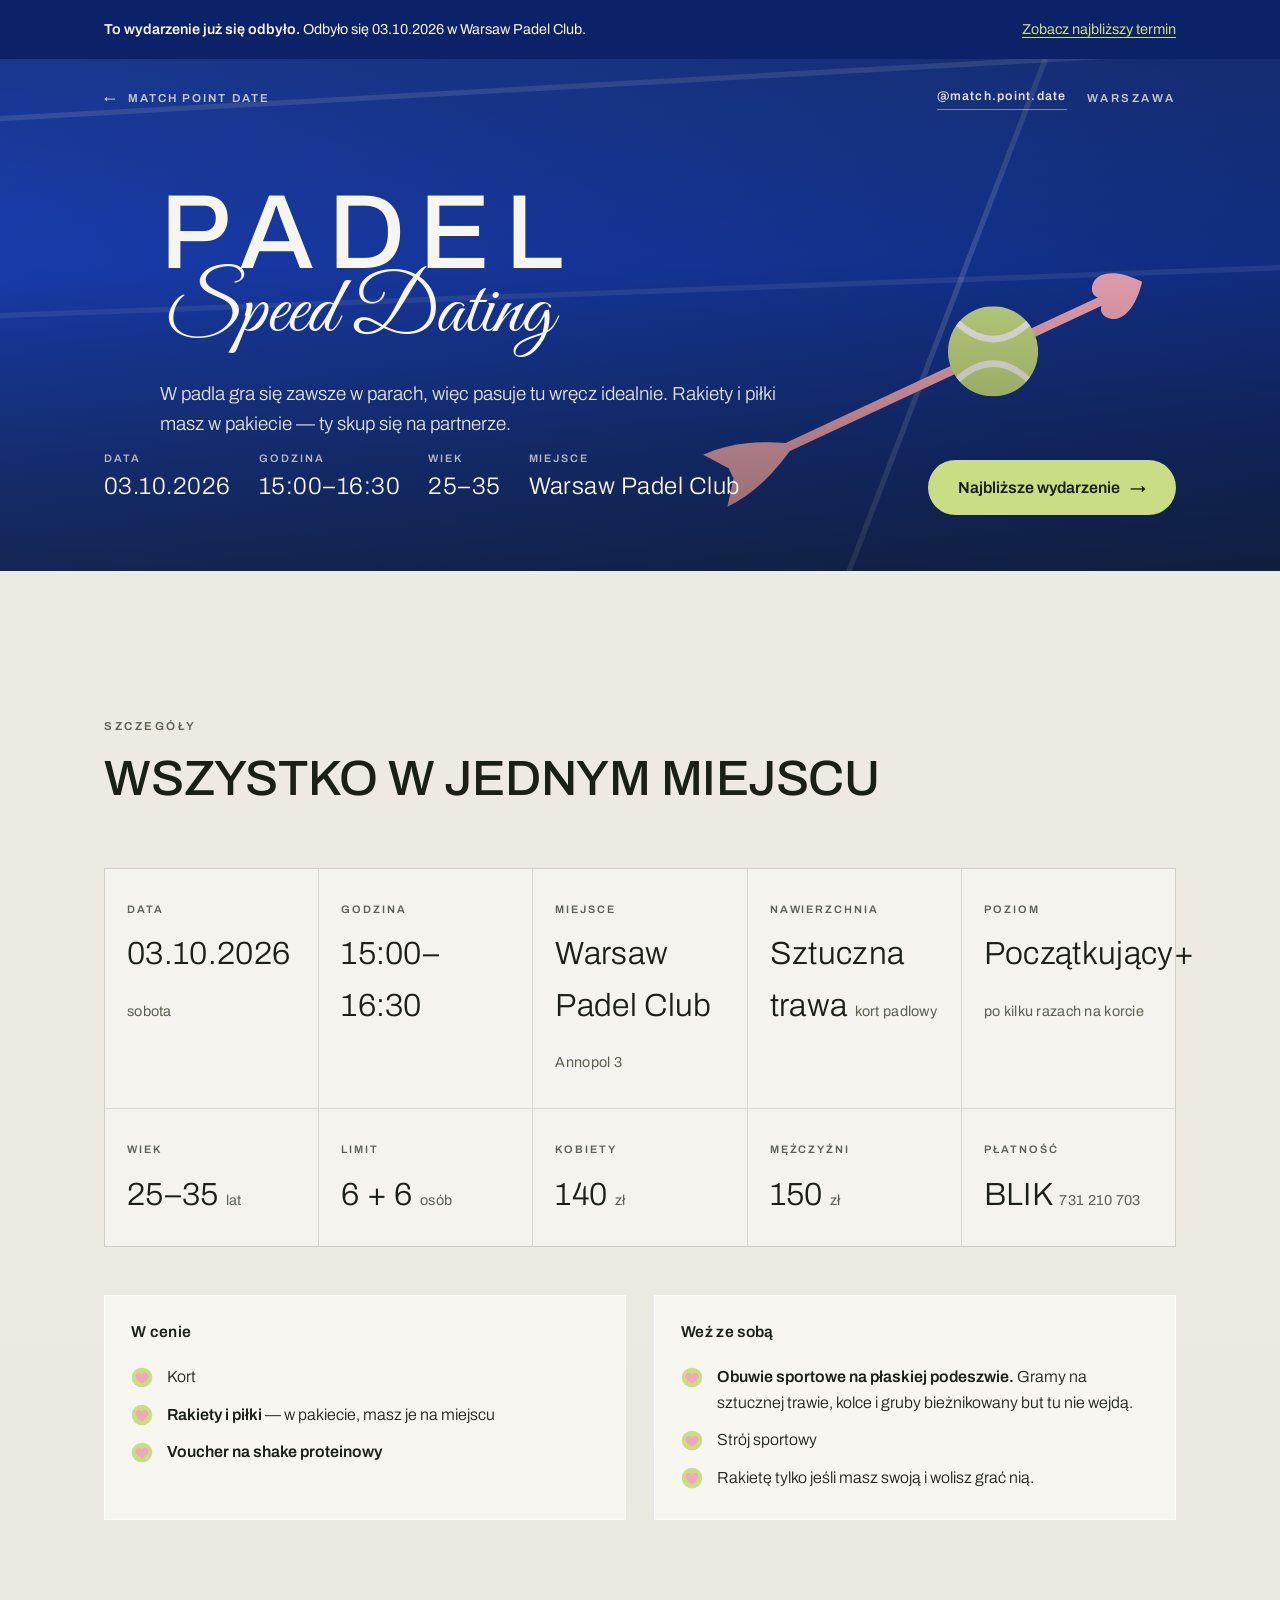
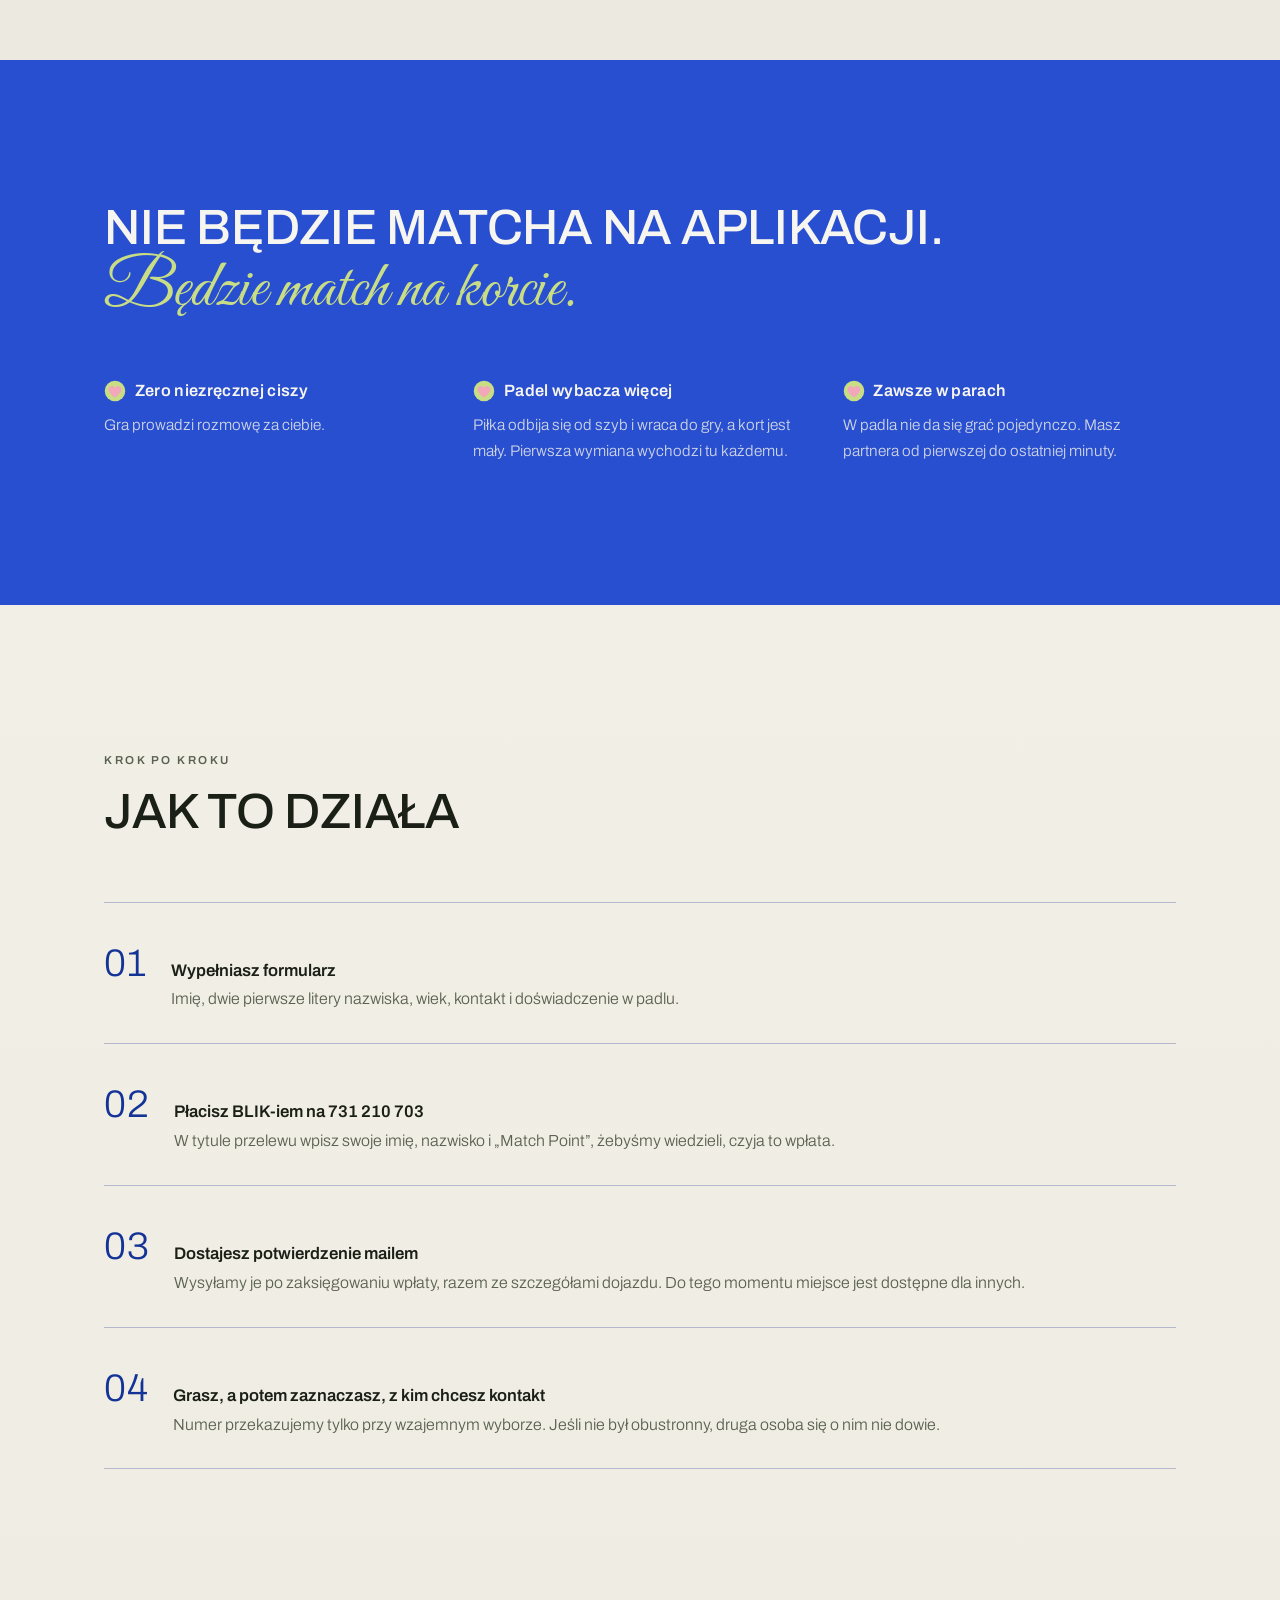
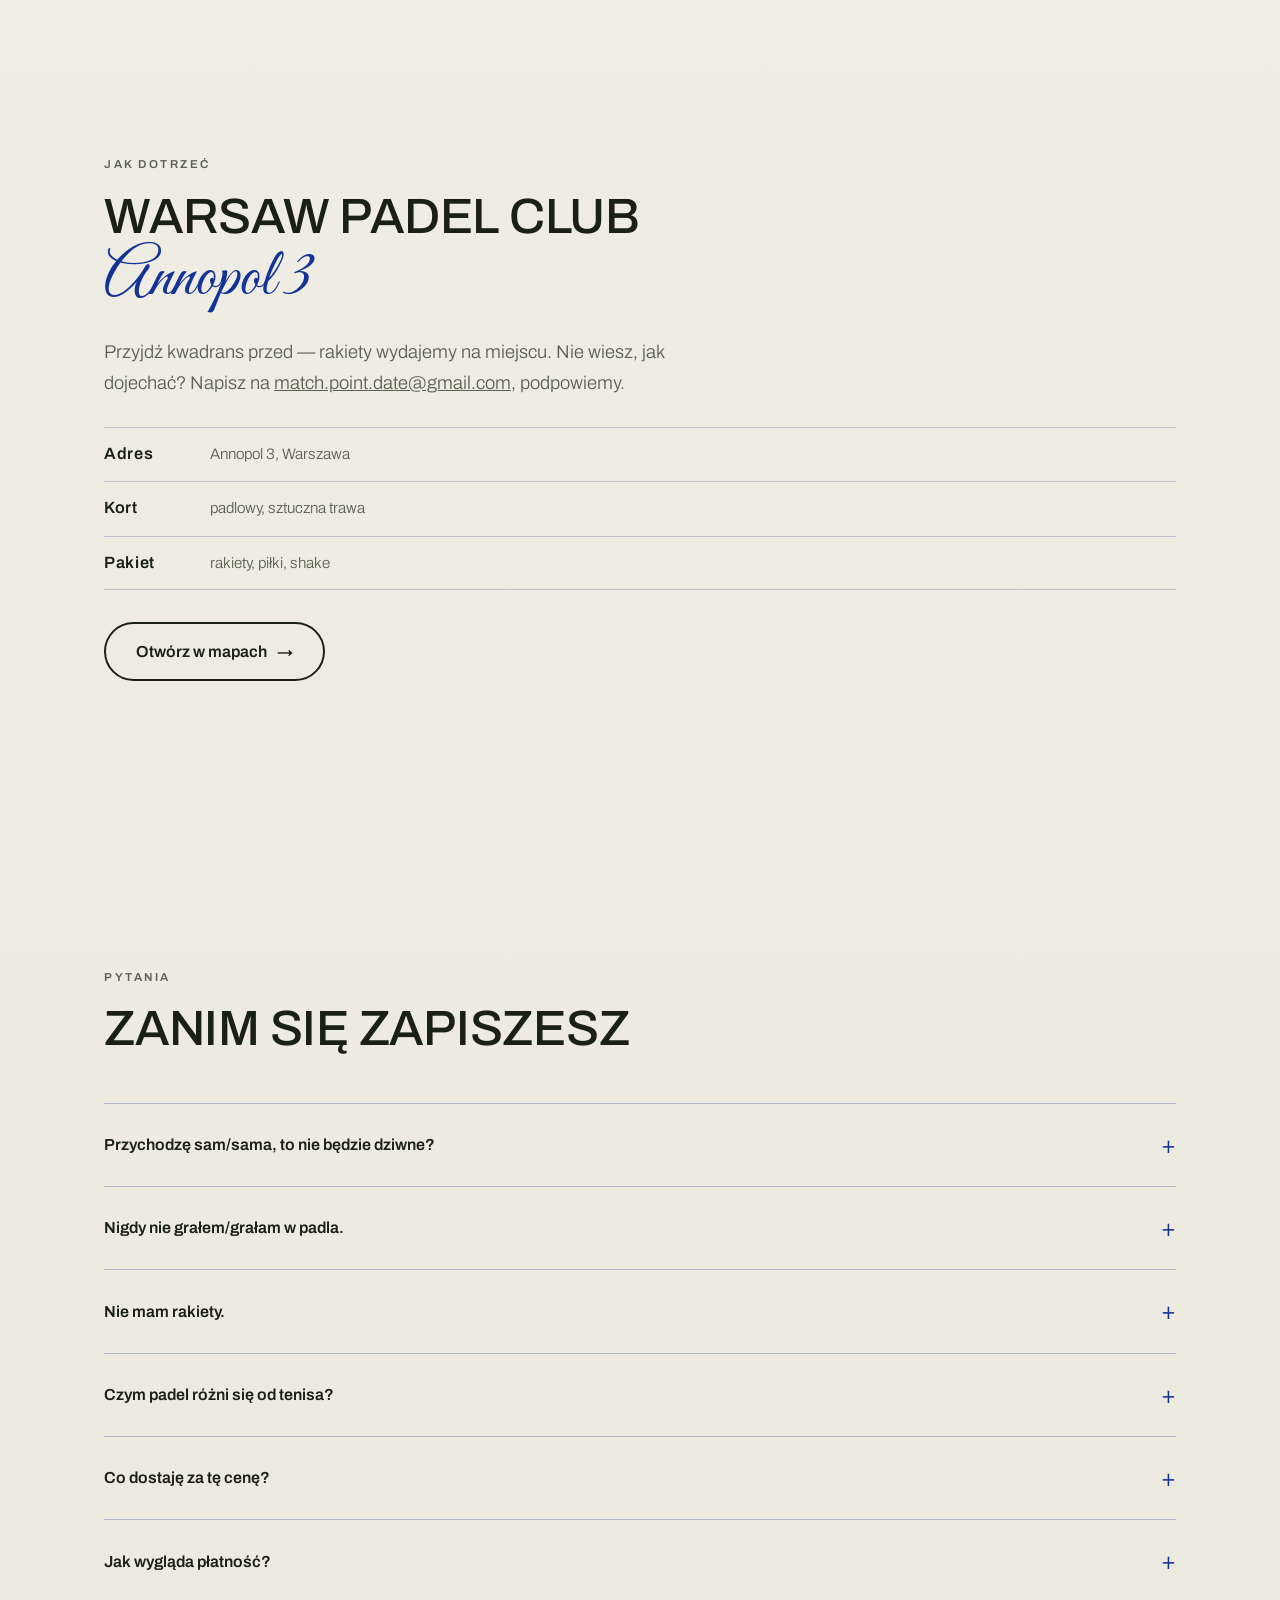
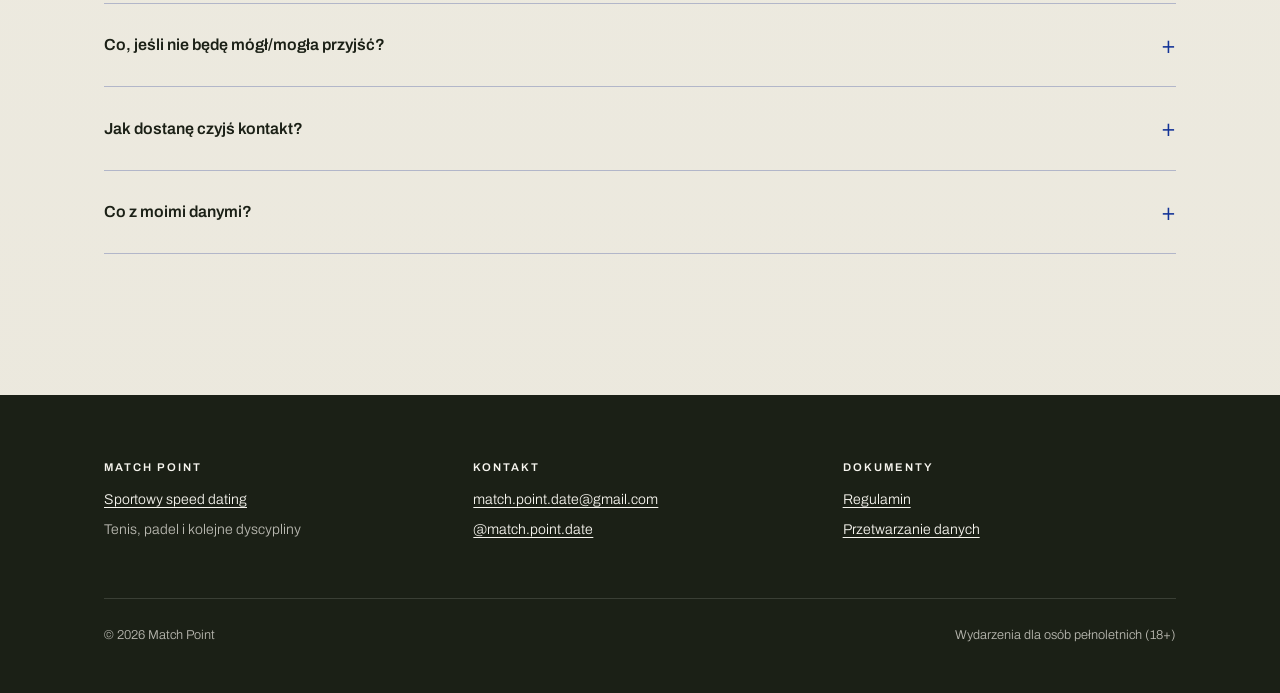
==== commit fa3c36e1: "Archiwum: Padel Speed Dating 03.10.2026 (aplikacja)" ====
--- a/padel-speed-dating-03-10-1500.html
+++ b/padel-speed-dating-03-10-1500.html
@@ -20,44 +20,16 @@
 <link rel="icon" href="favicon.svg" type="image/svg+xml">
 <link rel="stylesheet" href="styles.css">
 
-<script type="application/ld+json">
-{
-  "@context": "https://schema.org",
-  "@type": "Event",
-  "name": "Padel Speed Dating, 15:00",
-  "startDate": "2026-10-03T15:00+02:00",
-  "endDate": "2026-10-03T16:30+02:00",
-  "eventStatus": "https://schema.org/EventScheduled",
-  "eventAttendanceMode": "https://schema.org/OfflineEventAttendanceMode",
-  "organizer": { "@type": "Organization", "name": "Match Point", "url": "https://matchpointdate.pl" },
-  "location": {
-    "@type": "Place",
-    "name": "Warsaw Padel Club",
-    "address": {
-      "@type": "PostalAddress",
-      "streetAddress": "Annopol 3",
-      "addressLocality": "Warszawa",
-      "addressCountry": "PL"
-    }
-  },
-  "description": "Speed dating na korcie padlowym. Półtorej godziny krótkich gier w rotacji, zawsze w parach. Poziom początkujący+. Wiek 25–35 lat, 6 kobiet i 6 mężczyzn. W pakiecie rakiety, piłki i voucher na shake proteinowy.",
-  "url": "https://matchpointdate.pl/padel-speed-dating-03-10-1500.html",
-  "typicalAgeRange": "25-35",
-  "maximumAttendeeCapacity": 12,
-  "offers": {
-    "@type": "Offer",
-    "priceCurrency": "PLN",
-    "lowPrice": "140",
-    "highPrice": "150",
-    "availability": "https://schema.org/InStock",
-    "url": "https://matchpointdate.pl/padel-speed-dating-03-10-1500.html#zapisy"
-  }
-}
-</script>
 </head>
 <body class="ev ev--padel">
-
-<header class="hero">
+<div class="notice">
+  <div class="wrap">
+    <span><b>To wydarzenie już się odbyło.</b> Odbyło się 03.10.2026 w&nbsp;Warsaw Padel Club.</span>
+    <a href="index.html#terminy">Zobacz najbliższy termin</a>
+  </div>
+</div>
+
+<header class="hero hero--short">
   <div class="court" aria-hidden="true">
     <svg viewBox="0 0 1200 900" preserveAspectRatio="xMidYMid slice" role="presentation">
       <!-- Narozik kortu: linia koncowa, biegnaca od niej linia boczna
@@ -160,8 +132,7 @@
       <!-- Napis zmienia skrypt na "Lista rezerwowa", gdy sklad jest
            pelny. Kotwica zostaje ta sama: w sekcji zapisow stoi
            wtedy blok #closed z adresem na liste rezerwowa. -->
-      <a class="cta" href="#zapisy" data-cta-zapisy>Zapisz się <span class="arw" aria-hidden="true">→</span></a>
-      <p class="cta-note" data-spots-summary>6 kobiet i 6 mężczyzn</p>
+      <a class="cta" href="index.html#terminy">Najbliższe wydarzenie <span class="arw" aria-hidden="true">→</span></a>
     </div>
   </div>
 </header>
@@ -289,164 +260,6 @@
   </div>
 </section>
 
-<!-- ==================== ZAPISY ==================== -->
-<section class="dark" id="zapisy">
-  <div class="wrap">
-    <span class="eyebrow" style="color:rgba(245,243,236,.78)">Zapisy</span>
-    <h2 class="h2" style="margin-top:14px">Wolne miejsca</h2>
-    <p class="sub">Liczymy je osobno dla kobiet i mężczyzn, żeby na korcie było równo. Miejsce jest zajęte dopiero po zaksięgowaniu wpłaty.</p>
-
-    <div class="pools">
-      <div class="pool" data-pool="women">
-        <span class="k">Kobiety</span>
-        <span class="n"><b data-taken>–</b><span class="lim"> / 6</span></span>
-        <span class="bar"><i data-bar style="width:0"></i></span>
-        <span class="st" data-status></span>
-      </div>
-      <div class="pool" data-pool="men">
-        <span class="k">Mężczyźni</span>
-        <span class="n"><b data-taken>–</b><span class="lim"> / 6</span></span>
-        <span class="bar"><i data-bar style="width:0"></i></span>
-        <span class="st" data-status></span>
-      </div>
-    </div>
-
-    <!-- Zapisy zamkniete. Skrypt na dole strony pokazuje ten blok
-         i chowa formularz, gdy arkusz mowi, ze obie pule sa pelne.
-         Domyslnie jest ukryty: gdy arkusz nie odpowie, strona
-         zostaje przy formularzu, bo zgloszenie przyjmie jeszcze
-         Netlify, a my dopiszemy je recznie. -->
-    <div class="form-msg bad" id="closed">
-      <b>Zapisy zamknięte — skład na 03.10, 15:00 jest pełny.</b>
-      Napisz na <a href="mailto:match.point.date@gmail.com?subject=Lista%20rezerwowa%20Padel%20Speed%20Dating%2003.10%2015%3A00">match.point.date@gmail.com</a>,
-      wpiszemy Cię na listę rezerwową i damy znać, gdy zwolni się miejsce.
-    </div>
-
-    <form class="form" id="signup" name="zapisy" method="POST" data-netlify="true" netlify-honeypot="website" novalidate>
-      <input type="hidden" name="form-name" value="zapisy">
-      <div class="form-row">
-        <span class="lab">Zapisuję się jako</span>
-        <div class="choice">
-          <label><input type="radio" name="gender" value="Kobieta" required><span>Kobieta</span></label>
-          <label><input type="radio" name="gender" value="Mężczyzna" required><span>Mężczyzna</span></label>
-        </div>
-        <span class="err" data-err="gender">Wybierz jedną z opcji.</span>
-      </div>
-
-      <div class="form-grid">
-        <div>
-          <label class="lab" for="firstName">Imię</label>
-          <input type="text" id="firstName" name="firstName" autocomplete="given-name" required>
-          <span class="err" data-err="firstName">Podaj imię.</span>
-        </div>
-        <div>
-          <label class="lab" for="lastName">Dwie pierwsze litery nazwiska</label>
-          <input type="text" id="lastName" name="lastName" maxlength="2" required>
-          <span class="hint">Pełnego nazwiska nie zbieramy.</span>
-          <span class="err" data-err="lastName">Podaj dwie litery.</span>
-        </div>
-      </div>
-
-      <div class="form-grid">
-        <div>
-          <label class="lab" for="age">Wiek</label>
-          <!-- Widelki wieku wpisuje skrypt z config.js (ageMin/ageMax).
-               Tu zostaja 18-99 na wypadek wylaczonego JS-u. -->
-          <input type="number" id="age" name="age" min="18" max="99" inputmode="numeric" required data-age>
-          <span class="hint" data-age-hint>To wydarzenie jest dla osób 25 do 35 lat.</span>
-          <span class="err" data-err="age">Podaj wiek.</span>
-        </div>
-        <div>
-          <label class="lab" for="phone">Numer telefonu</label>
-          <input type="tel" id="phone" name="phone" autocomplete="tel" inputmode="tel" required>
-          <span class="err" data-err="phone">Podaj numer telefonu.</span>
-        </div>
-      </div>
-
-      <div class="form-row">
-        <label class="lab" for="email">Adres e-mail</label>
-        <input type="email" id="email" name="email" autocomplete="email" required>
-        <span class="hint">Tu wyślemy potwierdzenie.</span>
-        <span class="err" data-err="email">Podaj poprawny adres e-mail.</span>
-      </div>
-
-      <div class="form-row">
-        <!-- Padel nie ma skali NTRP, wiec nie udajemy, ze ma. Pytamy
-             o jedno: czy czlowiek mial juz rakietke w reku. Nie po to,
-             zeby dzielic na poziomy (tego nie robimy), tylko zeby na
-             kort nie trafil ktos zupelnie pierwszy raz — przy rotacji
-             co kilka minut nie ma kiedy go uczyc. Dlatego opcji
-             "pierwszy raz" tu po prostu nie ma. -->
-        <label class="lab" for="level">Doświadczenie w padlu</label>
-        <select id="level" name="level" required>
-          <option value="">Wybierz poziom</option>
-          <option value="Kilka razy">Grałem/am kilka razy</option>
-          <option value="Regularnie">Gram regularnie</option>
-        </select>
-        <span class="hint">Nie musisz grać dobrze, ale trzeba mieć padla już za sobą — pierwszy raz na korcie to nie u nas.</span>
-        <span class="err" data-err="level">Wybierz poziom.</span>
-      </div>
-
-      <div class="hp" aria-hidden="true">
-        <label for="website">Nie wypełniaj</label>
-        <input type="text" id="website" name="website" tabindex="-1" autocomplete="off">
-      </div>
-
-      <label class="consent">
-        <input type="checkbox" name="terms" required>
-        <span>Mam ukończone 18 lat i akceptuję <a href="regulamin.html">regulamin</a> oraz <a href="regulamin.html#dane">informację o przetwarzaniu danych</a>.</span>
-      </label>
-      <span class="err" data-err="terms">Bez tego nie możemy przyjąć zgłoszenia.</span>
-
-      <!-- Zgoda marketingowa jest OSOBNA od regulaminu, nieobowiazkowa
-           i domyslnie niezaznaczona. Wpisanie jej w akceptacje regulaminu
-           robiloby z niej zgode wymuszona, a taka w swietle RODO jest
-           niewazna. Nie scalaj tych dwoch pol. -->
-      <label class="consent" style="margin-top:16px">
-        <input type="checkbox" name="newsletter" value="TAK">
-        <span>Chcę dostawać maile o nowych wydarzeniach Match&nbsp;Point&nbsp;Date. Zgoda jest dobrowolna, nie wpływa na zapis na to wydarzenie i możesz ją wycofać w każdej chwili, odpowiadając na dowolny nasz mail.</span>
-      </label>
-
-
-      <p style="margin:28px 0 0">
-        <button class="cta" type="submit">Zapisz się <span class="arw" aria-hidden="true">&#8594;</span></button>
-      </p>
-
-      <div class="form-msg bad" id="formErr"></div>
-    </form>
-
-    <!-- WEJSCIOWKA, pojawia sie po wyslaniu zgloszenia -->
-    <div class="ticket" id="ticket">
-      <div class="ticket-body">
-        <p class="ticket-name" id="tName"></p>
-
-        <div class="ticket-facts">
-          <div><span class="k">Wydarzenie</span><span class="v">Padel Speed Dating</span></div>
-          <div><span class="k">Termin</span><span class="v">03.10.2026, 15:00&ndash;16:30</span></div>
-          <div><span class="k">Miejsce</span><span class="v">Warsaw Padel Club, Annopol 3</span></div>
-          <div><span class="k">Kwota</span><span class="v" id="tPrice"></span></div>
-        </div>
-
-        <div class="ticket-pay">
-          <p><b>Opłać miejsce BLIK-iem na numer:</b></p>
-          <span class="num" id="tBlik">731 210 703</span>
-          <p class="title-hint">W tytule wpisz: <b id="tTitle"></b></p>
-          <!-- Mail z tymi danymi idzie dopiero po pol godzinie i tylko
-               wtedy, gdy nikt nie kliknie "Zaplacono". Kto placi od razu,
-               nie dostaje ponaglenia. -->
-          <p class="title-hint">Nie płacisz teraz? Za pół godziny przypomnimy mailem na <b id="tMail"></b>.</p>
-
-          <div class="ticket-actions">
-            <button type="button" class="btn-paid" id="tPaid">Zapłacono</button>
-          </div>
-          <div class="paid-msg" id="tPaidMsg"></div>
-        </div>
-      </div>
-    </div>
-
-  </div>
-</section>
-
 <!-- ==================== FAQ ==================== -->
 <section>
   <div class="wrap">
@@ -523,480 +336,5 @@
 <script src="config.js"></script>
 <script src="analytics.js"></script>
 <script src="znak.js"></script>
-<script>
-(function(){
-  /* Ta strona to konkretne wydarzenie, a nie "najblizsze" — gdyby
-     czytala MATCHPOINT.next, po dodaniu kolejnej daty pokazywalaby
-     cudze ceny, limity i zakladke arkusza. */
-  const e  = MATCHPOINT.byId('PSD-0310-15');
-  const ep = (MATCHPOINT.sheetEndpoint || '').trim();
-  const form = document.getElementById('signup');
-
-  /* ---------- stan pul: licznik i blokada zapisow ----------
-     Liczymy osoby z "TAK" w kolumnie "Oplacone", bo dopiero wplata
-     rezerwuje miejsce. Zrodlo prawdy to arkusz Google; strona nie
-     trzyma zadnych liczb zapasowych.                               */
-
-  /* Ostatni odczyt zakladki. null = jeszcze nie wiemy albo arkusz nie
-     odpowiedzial. Wtedy nie blokujemy niczego, bo blokada na podstawie
-     nieznanego stanu zamykalaby zapisy przy kazdej awarii arkusza —
-     zgloszenie przyjmie Netlify, a my dopiszemy je recznie.        */
-  let stan = null;
-  let wejsciowkaNaEkranie = false;
-
-  /* Adres na liste rezerwowa. Temat skladamy z configu, zeby maile nie
-     wpadaly jako "Bez tematu" i bylo widac, ktorego terminu dotycza. */
-  const mailRezerwowa = 'mailto:match.point.date@gmail.com?subject='
-    + encodeURIComponent('Lista rezerwowa — ' + e.name + ' ' + e.date + ', ' + e.time);
-
-  function czytajStan(){
-    if (!ep) return Promise.resolve(null);
-    return fetch(ep + '?tab=' + encodeURIComponent(e.sheetTab) + '&t=' + Date.now())
-      .then(r => r.json())
-      .then(d => (d && d.ok) ? d : null)
-      .catch(() => null);
-  }
-
-  /* Ile miejsc zostalo w puli danej plci. null = nie wiadomo.
-     Dwa ograniczenia, liczy sie mniejsze:
-     - limit z config.js minus OPLACONE, bo miejsce rezerwuje wplata,
-     - wolne wiersze bloku w zakladce, bo do zapisanego do konca bloku
-       arkusz nie dopisze nikogo i zgloszenie by przepadlo.
-     Gdy zakladka nie ma bloku (womenLimit 0), zostaje sam limit:
-     zle przygotowana zakladka to nie to samo co brak miejsc.       */
-  function wolneMiejsca(d, plec){
-    const k = String(plec).indexOf('Kobieta') === 0;
-
-    /* Reczne zamkniecie puli z config.js wygrywa z arkuszem i nie czeka
-       na niego: komplet potrafi zebrac sie poza strona, a wtedy arkusz
-       jeszcze o tym nie wie. Sprawdzamy je PRZED odczytem, bo inaczej
-       przy niedostepnym arkuszu zamknieta pula stalaby otworem.    */
-    if (k ? e.soldOutWomen : e.soldOutMen) return 0;
-
-    if (!d) return null;
-
-    /* Miejsc na sprzedaz jest tyle, ile limit minus OPLACONE. Liczba
-       wierszy bloku w arkuszu juz sie nie liczy: zapis idzie na liste
-       rezerwowa, ktora skrypt sam wydluza, wiec nie ma jak sie nie
-       zmiescic. Dopoki liczyla, niezaplacony czlowiek siedzacy
-       w skladzie zjadal widoczne miejsce — przy czterech oplaconych
-       z szesciu strona pisala "wolne 1" zamiast "wolne 2".        */
-    return Math.max(0, (k ? e.limitWomen : e.limitMen) - (k ? d.womenPaid : d.menPaid));
-  }
-
-  function renderPools(d){
-    [['women', 'Kobieta'], ['men', 'Mężczyzna']].forEach(([key, plec]) => {
-      const el = document.querySelector('[data-pool="' + key + '"]');
-      if (!el) return;
-      const kobiety = key === 'women';
-      const reczne  = kobiety ? e.soldOutWomen : e.soldOutMen;
-      const limit   = kobiety ? e.limitWomen : e.limitMen;
-      const free    = wolneMiejsca(d, plec);
-      /* Przy recznym zamknieciu arkusz podaje swoje liczby, a te sa
-         nizsze niz prawda — licznik idzie wtedy na limit, bo "0 / 6"
-         nad napisem "brak miejsc" wyglada na awarie strony.        */
-      const taken = reczne
-        ? limit
-        : Math.min(kobiety ? d.womenPaid : d.menPaid, limit);
-
-      el.dataset.full = String(free === 0);
-      el.querySelector('[data-taken]').textContent = taken;
-      el.querySelector('.lim').textContent = ' / ' + limit;
-      el.querySelector('[data-bar]').style.width = Math.min(100, (taken / limit) * 100) + '%';
-
-      /* Pula moze byc zamknieta, choc licznik nie doszedl do limitu:
-         wtedy wszystkie wiersze zajmuja zapisani, ktorzy jeszcze nie
-         zaplacili. Mowimy to wprost, zeby "4 / 6" i brak miejsc nie
-         wygladaly na sprzecznosc.                                  */
-      const st = el.querySelector('[data-status]');
-      if (st) st.textContent = free > 0 ? 'Wolne miejsca: ' + free : 'Brak miejsc';
-    });
-
-    const wolne = wolneMiejsca(d, 'Kobieta') + wolneMiejsca(d, 'Mężczyzna');
-    const summary = document.querySelector('[data-spots-summary]');
-    if (summary) summary.textContent = wolne === 0
-      ? 'Skład zamknięty, napisz do nas na listę rezerwową'
-      : 'Wolnych miejsc ' + wolne;
-  }
-
-  /* Pelnej puli nie da sie wybrac, a gdy pelne sa obie, formularz znika
-     i zostaje zaproszenie na liste rezerwowa. Do 17.09 nie bylo tu nic:
-     strona przyjmowala zgloszenie do pelnego skladu i wydawala
-     wejsciowke z numerem BLIK. Tak zapisala sie osoba na wypelnione
-     20.09, gdzie oplaconych bylo 6 z 6 i 6 z 6.                    */
-  function stosujBlokade(d){
-    if (!form) return;
-    const wolneK = wolneMiejsca(d, 'Kobieta');
-    const wolneM = wolneMiejsca(d, 'Mężczyzna');
-
-    [['Kobieta', wolneK], ['Mężczyzna', wolneM]].forEach(([plec, free]) => {
-      const input = form.querySelector('input[name="gender"][value="' + plec + '"]');
-      if (!input) return;
-      const pelna = free === 0;
-      input.disabled = pelna;
-      if (pelna && input.checked) input.checked = false;
-      const label = input.closest('label');
-      if (label) label.dataset.full = String(pelna);
-    });
-
-    const zamkniete = wolneK === 0 && wolneM === 0;
-    const box = document.getElementById('closed');
-    if (box) box.classList.toggle('show', zamkniete);
-
-    /* Przycisk w hero nie wola "Zapisz sie" do sekcji, w ktorej nie ma
-       juz formularza. */
-    document.querySelectorAll('[data-cta-zapisy]').forEach(a => {
-      a.innerHTML = (zamkniete ? 'Lista rezerwowa ' : 'Zapisz się ')
-        + '<span class="arw" aria-hidden="true">&#8594;</span>';
-    });
-
-    /* Wejsciowki nie zaslaniamy: kto zdazyl sie zapisac, ma dokonczyc
-       wplate, nawet jesli pula domknela sie za nim.                */
-    if (!wejsciowkaNaEkranie) form.style.display = zamkniete ? 'none' : '';
-  }
-
-  function odswiezStan(){
-    return czytajStan().then(d => {
-      if (!d) return null;
-      stan = d;
-      if (MATCHPOINT.useSheetCounter) renderPools(d);
-      stosujBlokade(d);
-      return d;
-    });
-  }
-
-  /* Pule zamkniete recznie pokazujemy od razu, jeszcze przed odpowiedzia
-     arkusza — i takze wtedy, gdy arkusz nie odpowie wcale. Liczba
-     z arkusza i tak byla dla nich nieaktualna.                      */
-  function pokazReczneZamkniecie(){
-    [['women', 'Kobieta'], ['men', 'Mężczyzna']].forEach(([key, plec]) => {
-      if (wolneMiejsca(null, plec) !== 0) return;
-      const el = document.querySelector('[data-pool="' + key + '"]');
-      if (!el) return;
-      const limit = key === 'women' ? e.limitWomen : e.limitMen;
-      el.dataset.full = 'true';
-      el.querySelector('[data-taken]').textContent = limit;
-      el.querySelector('.lim').textContent = ' / ' + limit;
-      el.querySelector('[data-bar]').style.width = '100%';
-      const st = el.querySelector('[data-status]');
-      if (st) st.textContent = 'Brak miejsc';
-    });
-    stosujBlokade(null);
-  }
-  pokazReczneZamkniecie();
-
-  /* Liczby bierzemy wylacznie z arkusza. Gdy nie odpowie, pule zostaja
-     z kreska — lepiej nie pokazac nic, niz nieaktualny stan miejsc.
-     Blokada NIE zalezy od useSheetCounter: ta flaga chowa liczby,
-     a nie przestaje pilnowac miejsc.                               */
-  odswiezStan();
-
-  document.querySelectorAll('[data-blik]').forEach(n => n.textContent = e.blik);
-
-  /* Widelki wieku w jednym miejscu: config. Z niego ida atrybuty pola,
-     napis pod nim i sprawdzanie przy wysylce. Wczesniej formularz
-     przyjmowal kazdego pelnoletniego, choc strona pisala o przedziale
-     — i zapisywali sie ludzie spoza niego.                          */
-  const wiekOpis = e.ageMin + '\u2013' + e.ageMax + ' lat';
-  document.querySelectorAll('[data-age]').forEach(i => {
-    i.min = e.ageMin; i.max = e.ageMax;
-  });
-  const wiekHint = document.querySelector('[data-age-hint]');
-  if (wiekHint) wiekHint.textContent = 'To wydarzenie jest dla os\u00f3b ' + wiekOpis + '.';
-  const wiekErr = document.querySelector('[data-err="age"]');
-  if (wiekErr) wiekErr.innerHTML = 'Podaj wiek z przedzia\u0142u ' + wiekOpis + '. '
-    + 'Jeste\u015b tu\u017c obok? <a href="mailto:match.point.date@gmail.com" '
-    + 'style="color:var(--accent)">Napisz do nas</a>.';
-  document.querySelectorAll('[data-form-link]').forEach(a => {
-    a.href = e.formUrl; a.target = '_blank'; a.rel = 'noopener';
-  });
-
-  /* ---------- formularz ---------- */
-  if (!form) return;
-
-  const errBox = document.getElementById('formErr');
-  const showErr = (name, on) => {
-    const el = form.querySelector('[data-err="' + name + '"]');
-    if (el) el.style.display = on ? 'block' : 'none';
-    const field = form.querySelector('[name="' + name + '"]');
-    if (field && field.type !== 'radio' && field.type !== 'checkbox') {
-      field.setAttribute('aria-invalid', on ? 'true' : 'false');
-    }
-  };
-
-  const przywrocPrzycisk = btn => {
-    btn.disabled = false;
-    btn.innerHTML = 'Zapisz się <span class="arw" aria-hidden="true">&#8594;</span>';
-  };
-
-  /* Brak miejsc mowimy bez numeru BLIK: nie prosimy o wplate za
-     miejsce, ktorego nie ma. Gdy formularz jest juz schowany (obie
-     pule pelne), komunikat siedzi w nim niewidoczny, wiec do oka
-     podajemy blok o zamknietych zapisach.                         */
-  function pokazBrakMiejsc(btn){
-    przywrocPrzycisk(btn);
-    const box = document.getElementById('closed');
-    if (form.style.display === 'none') {
-      if (box) box.scrollIntoView({ behavior: 'smooth', block: 'center' });
-      return;
-    }
-    errBox.innerHTML = '<b>Te miejsca już się rozeszły.</b> '
-      + 'Ktoś opłacił je w trakcie wypełniania formularza, więc nie prosimy Cię o wpłatę. '
-      + 'Napisz na <a href="' + mailRezerwowa + '" style="color:var(--accent)">match.point.date@gmail.com</a>'
-      + ' — wpiszemy Cię na listę rezerwową i damy znać, gdy zwolni się miejsce.';
-    errBox.classList.add('show');
-    errBox.scrollIntoView({ behavior: 'smooth', block: 'center' });
-  }
-
-  /* Zapis do arkusza z PRZECZYTANIEM odpowiedzi. Wczesniej szedl
-     w trybie 'no-cors': request wychodzil, ale odpowiedz byla dla
-     strony niewidoczna, wiec odmowa "brak miejsc" wygladala dokladnie
-     jak udany zapis. Skrypt arkusza odpowiada JSON-em z naglowkiem
-     Access-Control-Allow-Origin, wiec po jego stronie nie trzeba nic
-     dodawac — wystarczy nie odcinac sobie odpowiedzi.
-     Zwraca odpowiedz albo null, gdy jej nie da sie przeczytac; null
-     nie znaczy "nie zapisano", bo request idzie niezaleznie od tego,
-     czy odpowiedz do nas wroci. Po 12 s przestajemy czekac.       */
-  function zapiszWArkuszu(body){
-    const ctrl = typeof AbortController === 'function' ? new AbortController() : null;
-    const stoper = ctrl ? setTimeout(() => ctrl.abort(), 12000) : 0;
-    return fetch(ep, {
-      method: 'POST',
-      headers: { 'Content-Type': 'text/plain;charset=utf-8' },
-      body: JSON.stringify(body),
-      signal: ctrl ? ctrl.signal : undefined
-    })
-      .then(r => r.json())
-      .then(d => (d && typeof d.ok === 'boolean') ? d : null)
-      .catch(() => null)
-      .then(d => { if (stoper) clearTimeout(stoper); return d; });
-  }
-
-  const code = () => {
-    const chars = 'ACDEFGHJKLMNPQRTUVWXY34679';
-    let r = '';
-    for (let i = 0; i < 4; i++) r += chars[Math.floor(Math.random() * chars.length)];
-    return 'MP-' + e.date.slice(0, 5).replace('.', '') + '-' + r;
-  };
-
-  form.addEventListener('submit', async ev => {
-    ev.preventDefault();
-    const f = new FormData(form);
-    const v = k => (f.get(k) || '').toString().trim();
-
-    /* pulapka na boty */
-    if (v('website')) return;
-
-    const checks = {
-      gender:    !!v('gender'),
-      firstName: v('firstName').length >= 2,
-      lastName:  v('lastName').length >= 1,
-      age:       Number(v('age')) >= e.ageMin && Number(v('age')) <= e.ageMax,
-      phone:     v('phone').replace(/[^0-9]/g, '').length >= 9,
-      email:     /^[^\s@]+@[^\s@]+\.[^\s@]{2,}$/.test(v('email')),
-      /* Nie sama obecnosc wyboru, ale tez jego tresc: opcji "Pierwszy
-         raz" nie ma w liscie, a to sprawdzenie zatrzymuje ja takze
-         wtedy, gdy ktos podstawi ja z palca w narzedziach. */
-      level:     !!v('level') && v('level') !== 'Pierwszy raz',
-      terms:     !!f.get('terms')
-    };
-    let ok = true;
-    Object.entries(checks).forEach(([k, good]) => { showErr(k, !good); if (!good) ok = false; });
-    if (!ok) {
-      const bad = form.querySelector('[aria-invalid="true"], .err[style*="block"]');
-      if (bad) bad.scrollIntoView({ behavior: 'smooth', block: 'center' });
-      return;
-    }
-
-    const btn = form.querySelector('button[type=submit]');
-    btn.disabled = true;
-    btn.textContent = 'Sprawdzam miejsca...';
-    errBox.classList.remove('show');
-
-    /* Karta mogla wisiec otwarta od godziny, a w tym czasie ktos mogl
-       domknac pule. Stan czytamy jeszcze raz, ZANIM cokolwiek
-       zapiszemy — zapis do pelnej puli konczylby sie wejsciowka
-       z numerem BLIK dla kogos, kto miejsca nie ma.               */
-    const swiezy = await odswiezStan();
-    if (wolneMiejsca(swiezy || stan, v('gender')) === 0) {
-      pokazBrakMiejsc(btn);
-      return;
-    }
-
-    btn.textContent = 'Zapisuję...';
-
-    const ticketCode = code();
-    const price = v('gender') === 'Kobieta' ? e.priceW : e.priceM;
-
-    const payload = {
-      ticket:    ticketCode,
-      event:     e.name + ' ' + e.date,
-      gender:    v('gender'),
-      firstName: v('firstName'),
-      lastName:  v('lastName').charAt(0).toUpperCase() + v('lastName').slice(1).toLowerCase(),
-      age:       v('age'),
-      email:     v('email'),
-      phone:     v('phone'),
-      level:     v('level'),
-      price:     price,
-      terms:     !!f.get('terms'),
-      newsletter: !!f.get('newsletter'),
-      tab:       e.sheetTab,
-      /* Do sprawdzenia po stronie arkusza: limity i reczne zamkniecie
-         pul. Arkusz ma odmowic tego samego, co odmawia strona.     */
-      limitWomen: e.limitWomen,
-      limitMen:   e.limitMen,
-      soldOutWomen: !!e.soldOutWomen,
-      soldOutMen:   !!e.soldOutMen,
-      /* Obie kwoty, bo mail z potwierdzeniem wychodzi pozniej, juz bez
-         udzialu strony, i sam dobiera kwote do plci wiersza.        */
-      priceW:    e.priceW,
-      priceM:    e.priceM,
-      /* dane wydarzenia do maila z potwierdzeniem */
-      eventName: e.name,
-      date:      e.date,
-      weekday:   e.weekday,
-      time:      e.time,
-      venue:     e.venue,
-      address:   e.address,
-      surface:   e.surface,
-      shoes:     e.shoes,
-      transport: e.transport,
-      bring:      e.bring,
-      bringExtra: e.bringExtra,
-      included:   e.included,
-      blik:       e.blik
-    };
-
-    /* tytul przelewu: imie i poczatek nazwiska. Musi byc PO payload. */
-    const title = payload.firstName + ' ' + payload.lastName;
-
-    let zapisane = false;
-
-    try {
-      /* 1) Netlify Forms. Wymaga wlaczonego "Form detection" w panelu
-            Netlify; jesli jest wylaczone, POST wraca z 404.           */
-      const netlifyBody = new URLSearchParams({
-        'form-name':  'zapisy',
-        ticket:       ticketCode,
-        event:        payload.event,
-        gender:       payload.gender,
-        firstName:    payload.firstName,
-        lastName:     payload.lastName,
-        age:          payload.age,
-        email:        payload.email,
-        phone:        payload.phone,
-        level:        payload.level,
-        price:        String(payload.price),
-        terms:        payload.terms ? 'TAK' : 'NIE',
-        newsletter:   payload.newsletter ? 'TAK' : 'NIE'
-      });
-
-      const r = await fetch('/', {
-        method: 'POST',
-        headers: { 'Content-Type': 'application/x-www-form-urlencoded' },
-        body: netlifyBody.toString()
-      });
-      if (r.ok) zapisane = true;
-    } catch (err) { /* brak sieci, obslugujemy nizej */ }
-
-    /* 2) arkusz Google — jedyne miejsce, ktore wie, czy miejsce jest.
-          Sprawdzenie wyzej moze przegrac wyscig z kims, kto klika
-          w tej samej sekundzie, wiec ostatnie slowo ma arkusz.     */
-    if (ep) {
-      const wynik = await zapiszWArkuszu(payload);
-
-      /* Arkusz odmowil: pula zapelnila sie w trakcie wysylania.
-         Zadnej wejsciowki i zadnego numeru BLIK.                   */
-      if (wynik && wynik.full) {
-        /* Najpierw nowy stan pul, potem komunikat: gdyby kolejnosc byla
-           odwrotna, blokada schowalaby formularz razem z komunikatem,
-           ktory wlasnie w nim postawilismy.                        */
-        await odswiezStan();
-        pokazBrakMiejsc(btn);
-        return;
-      }
-
-      /* Inny blad arkusza, np. brak zakladki wydarzenia. Zgloszenie
-         moze siedziec w Netlify, ale miejsca nie potwierdzamy, bo go
-         nie mamy — do 17.09 strona pokazywala tu wejsciowke.       */
-      if (wynik && wynik.ok === false) {
-        przywrocPrzycisk(btn);
-        errBox.innerHTML = 'Nie udało się potwierdzić miejsca. Napisz na '
-          + '<a href="mailto:match.point.date@gmail.com" style="color:var(--accent)">match.point.date@gmail.com</a>'
-          + ' — sprawdzimy zapisy i odpiszemy. Nie rób jeszcze przelewu.';
-        errBox.classList.add('show');
-        errBox.scrollIntoView({ behavior: 'smooth', block: 'center' });
-        return;
-      }
-
-      /* wynik === null: odpowiedzi nie dalo sie przeczytac (offline,
-         blokada w przegladarce). Request poszedl, wiec zostajemy przy
-         tym, co strona robila dotad — pokazujemy wejsciowke.       */
-      zapisane = true;
-    }
-
-    /* Zadne zrodlo nie przyjelo zgloszenia: nie udajemy, ze sie udalo. */
-    if (!zapisane) {
-      przywrocPrzycisk(btn);
-      errBox.innerHTML = 'Nie udało się zapisać zgłoszenia. Wyślij nam te dane na '
-        + '<a href="mailto:match.point.date@gmail.com?subject=Zapis%20na%20Padel%20Speed%20Dating%2003.10%2015%3A00" style="color:var(--accent)">match.point.date@gmail.com</a>'
-        + ', zapiszemy Cię ręcznie i potwierdzimy miejsce.';
-      errBox.classList.add('show');
-      errBox.scrollIntoView({ behavior: 'smooth', block: 'center' });
-      return;
-    }
-
-    /* wejsciowka */
-    document.getElementById('tName').textContent  = v('firstName') + ' ' + payload.lastName;
-    document.getElementById('tPrice').textContent = price + ' zł';
-    document.getElementById('tBlik').textContent  = e.blik;
-    document.getElementById('tTitle').textContent = title;
-    document.getElementById('tMail').textContent  = payload.email;
-
-    wejsciowkaNaEkranie = true;
-    form.style.display = 'none';
-    const t = document.getElementById('ticket');
-    t.classList.add('show');
-    t.scrollIntoView({ behavior: 'smooth', block: 'center' });
-
-    /* Zaplacono: zgloszenie wplaty do potwierdzenia i mail do uczestnika */
-    const paidBtn = document.getElementById('tPaid');
-    const paidMsg = document.getElementById('tPaidMsg');
-
-    paidBtn.addEventListener('click', async () => {
-      paidBtn.disabled = true;
-      paidBtn.textContent = 'Zgłaszam...';
-
-      /* Zgloszenie wplaty idzie juz TYLKO do arkusza. Wczesniej leciala
-         tu jeszcze kopia do Netlify Forms i to ona robila z jednego
-         uczestnika trzy maile do organizatorki: zapis, kopia wplaty
-         i powiadomienie ze skryptu. Zostaja dwa, a wplata ma swoj slad
-         w arkuszu, w kolumnie "Zgloszona wplata".                   */
-      let wyslane = false;
-      if (ep) {
-        const odp = await zapiszWArkuszu(Object.assign({ action: 'paid' }, payload));
-        /* null = odpowiedzi nie dalo sie przeczytac, ale request poszedl */
-        wyslane = !odp || odp.ok !== false;
-      }
-
-      if (!wyslane) {
-        paidBtn.disabled = false;
-        paidBtn.textContent = 'Zapłacono';
-        paidMsg.className = 'paid-msg bad show';
-        paidMsg.innerHTML = 'Nie udało się zgłosić wpłaty. Napisz na '
-          + '<a href="mailto:match.point.date@gmail.com">match.point.date@gmail.com</a>.';
-        return;
-      }
-
-      paidBtn.remove();
-      paidMsg.className = 'paid-msg show';
-      paidMsg.innerHTML = '<b>Dzięki, zgłosiliśmy Twoją wpłatę.</b> '
-        + 'Potwierdzenie udziału wysyłamy na <b>' + payload.email + '</b> '
-        + 'po jej zaksięgowaniu.';
-    });
-  });
-})();
-</script>
 </body>
 </html>
--- a/styles.css
+++ b/styles.css
@@ -525,6 +525,9 @@
 }
 .board .v{ display:block; margin-top:8px; font-size:clamp(1.4rem,2.8vw,2rem); font-weight:300; letter-spacing:.01em; }
 .board .v small{ font-size:.9rem; font-weight:400; color:var(--ink-soft); letter-spacing:.02em; }
+/* Dlugie slowo ("Poczatkujacy+") w kratce 190 px wystawalo za ramke,
+   bo pojedynczego slowa przegladarka nie zlamie. Klase daje generator. */
+.board .v--dlugi{ font-size:clamp(1.2rem,2vw,1.5rem); }
 
 /* --- lista wydarzeń jako tabela ligowa --- */
 .fixtures{ margin:64px 0 0; display:grid; gap:1px; }
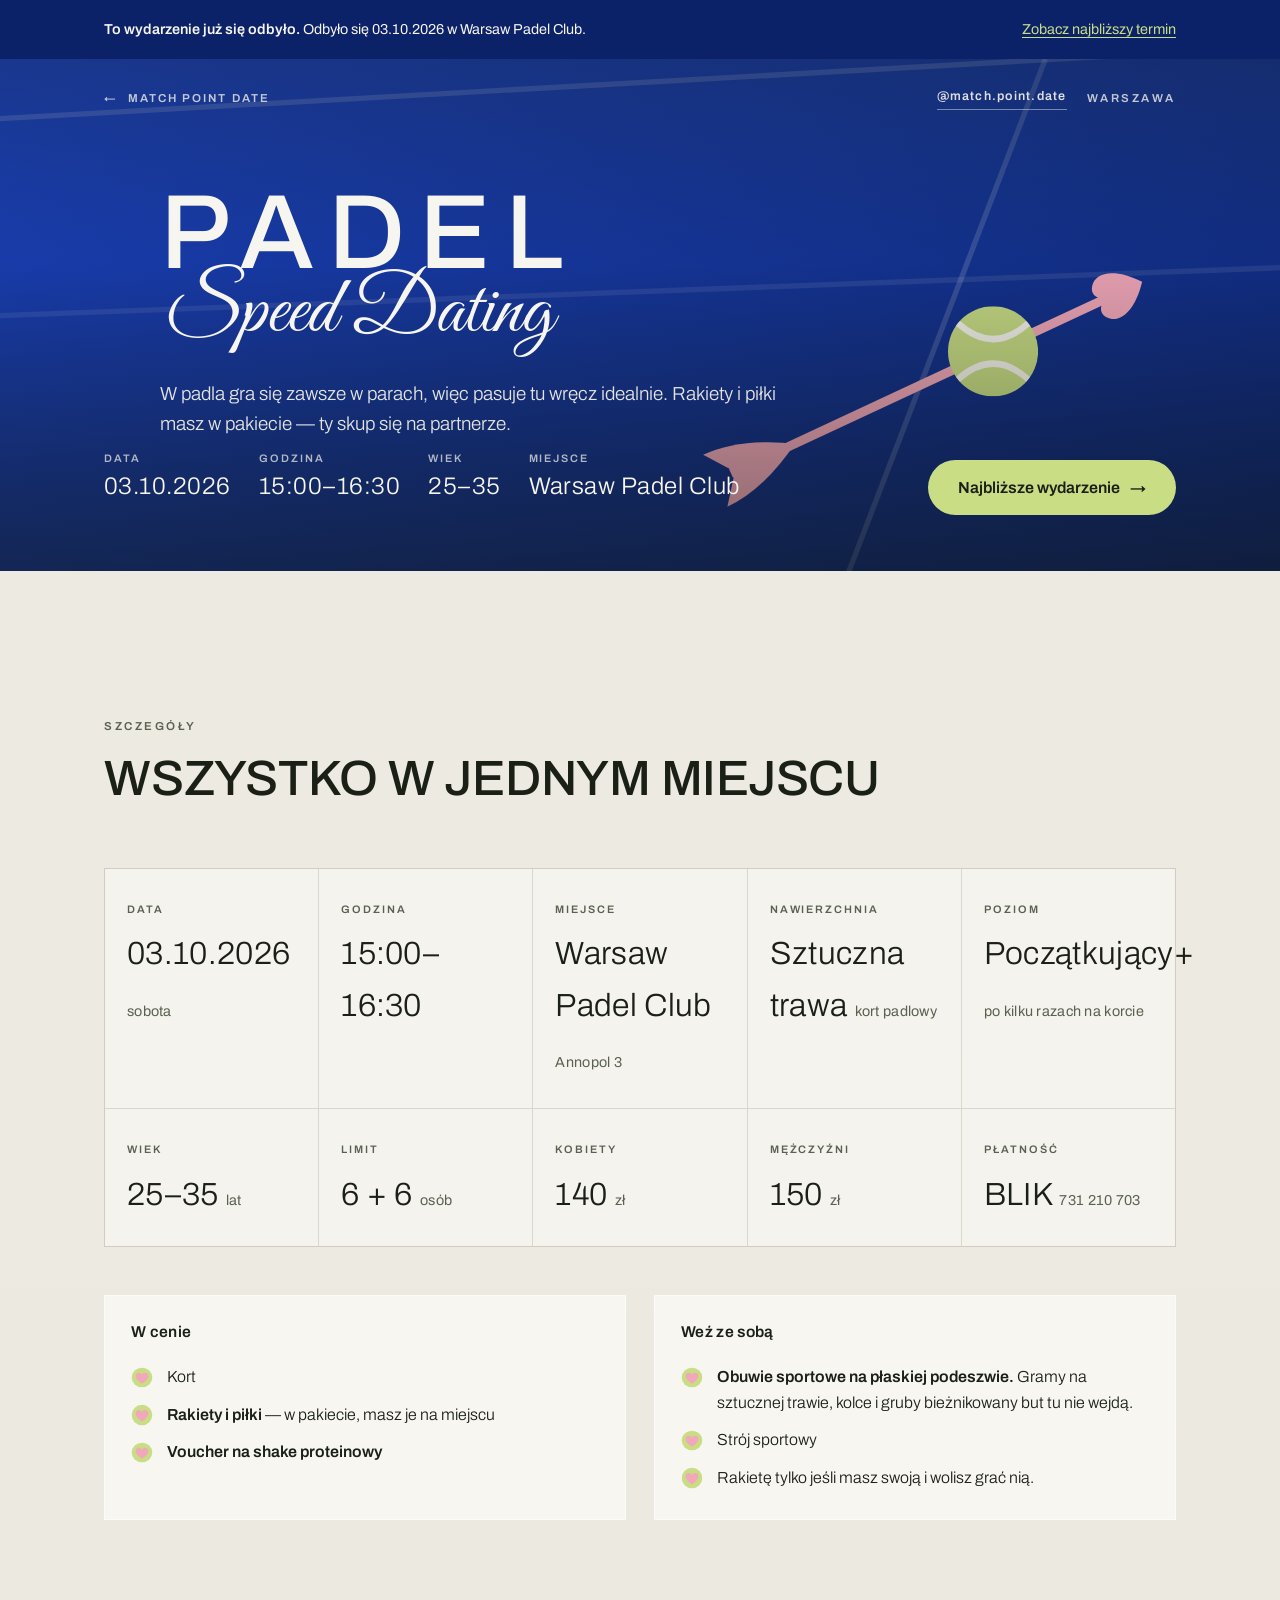
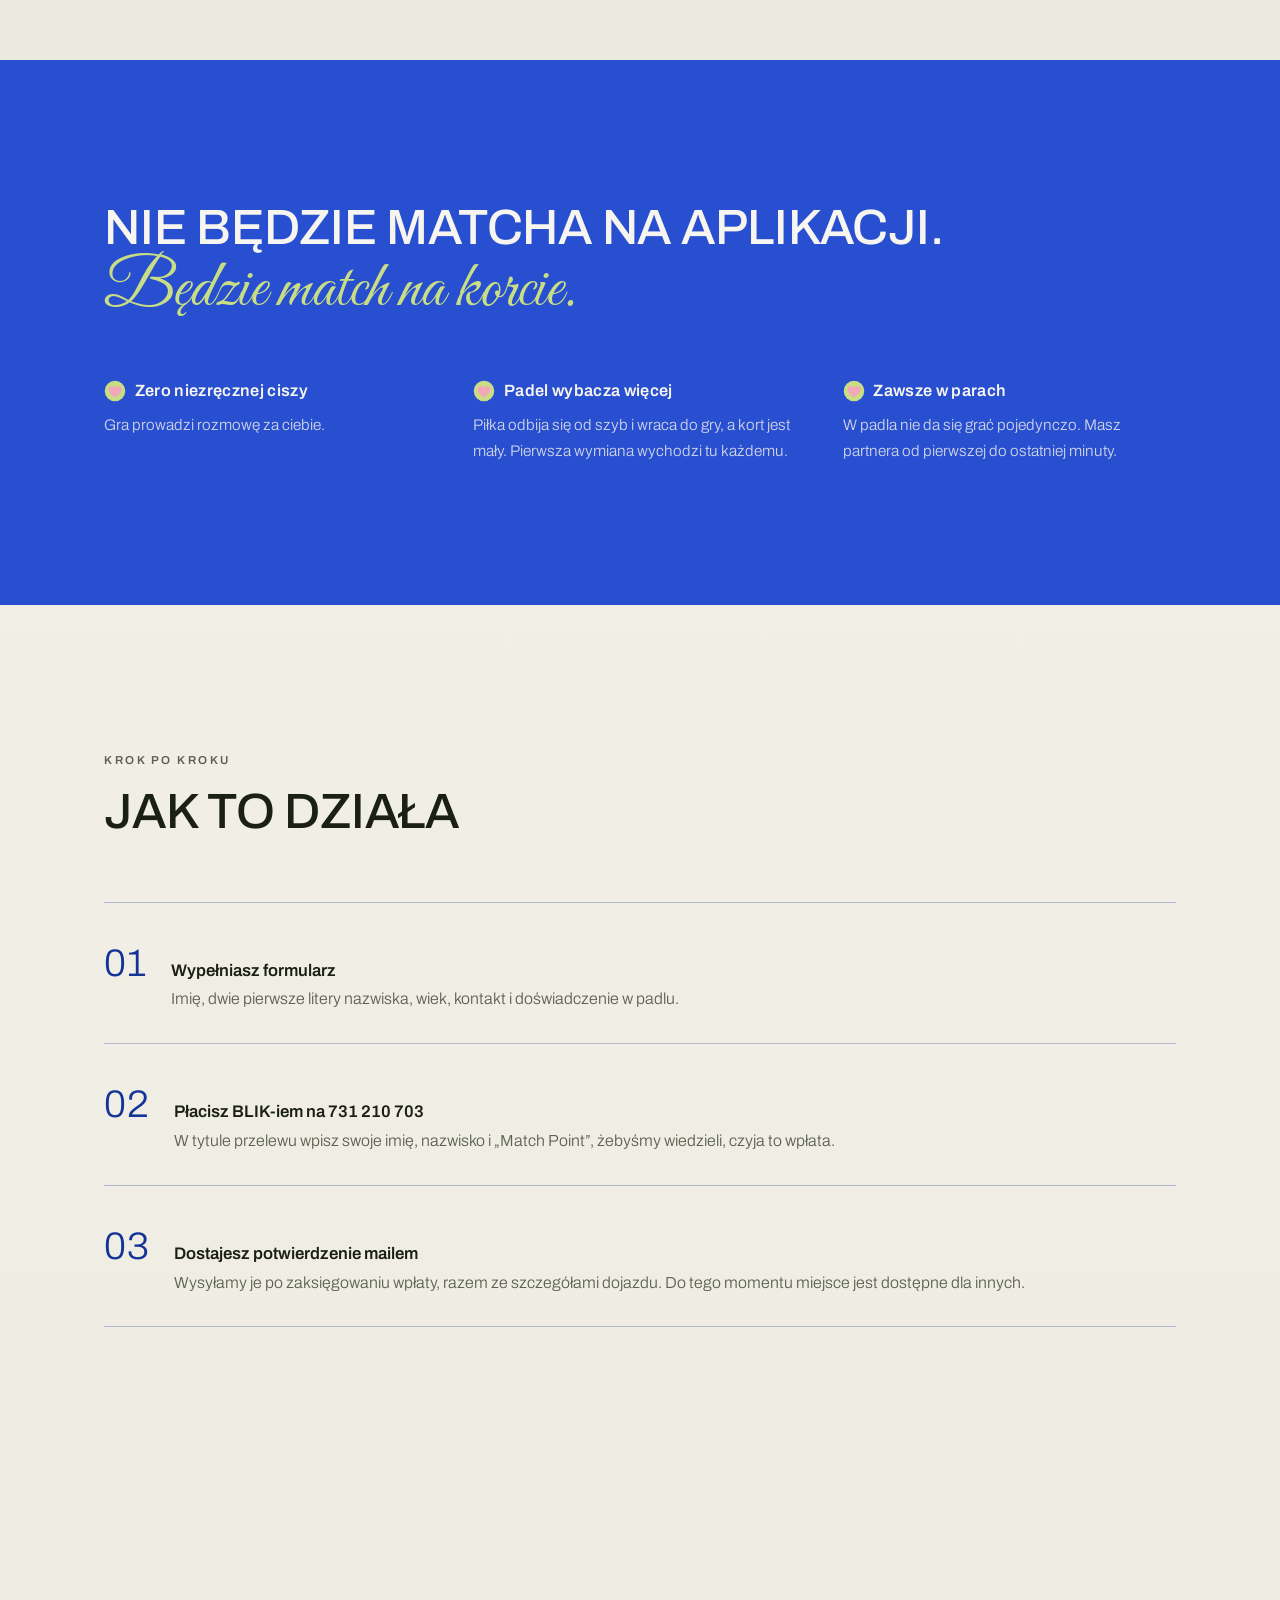
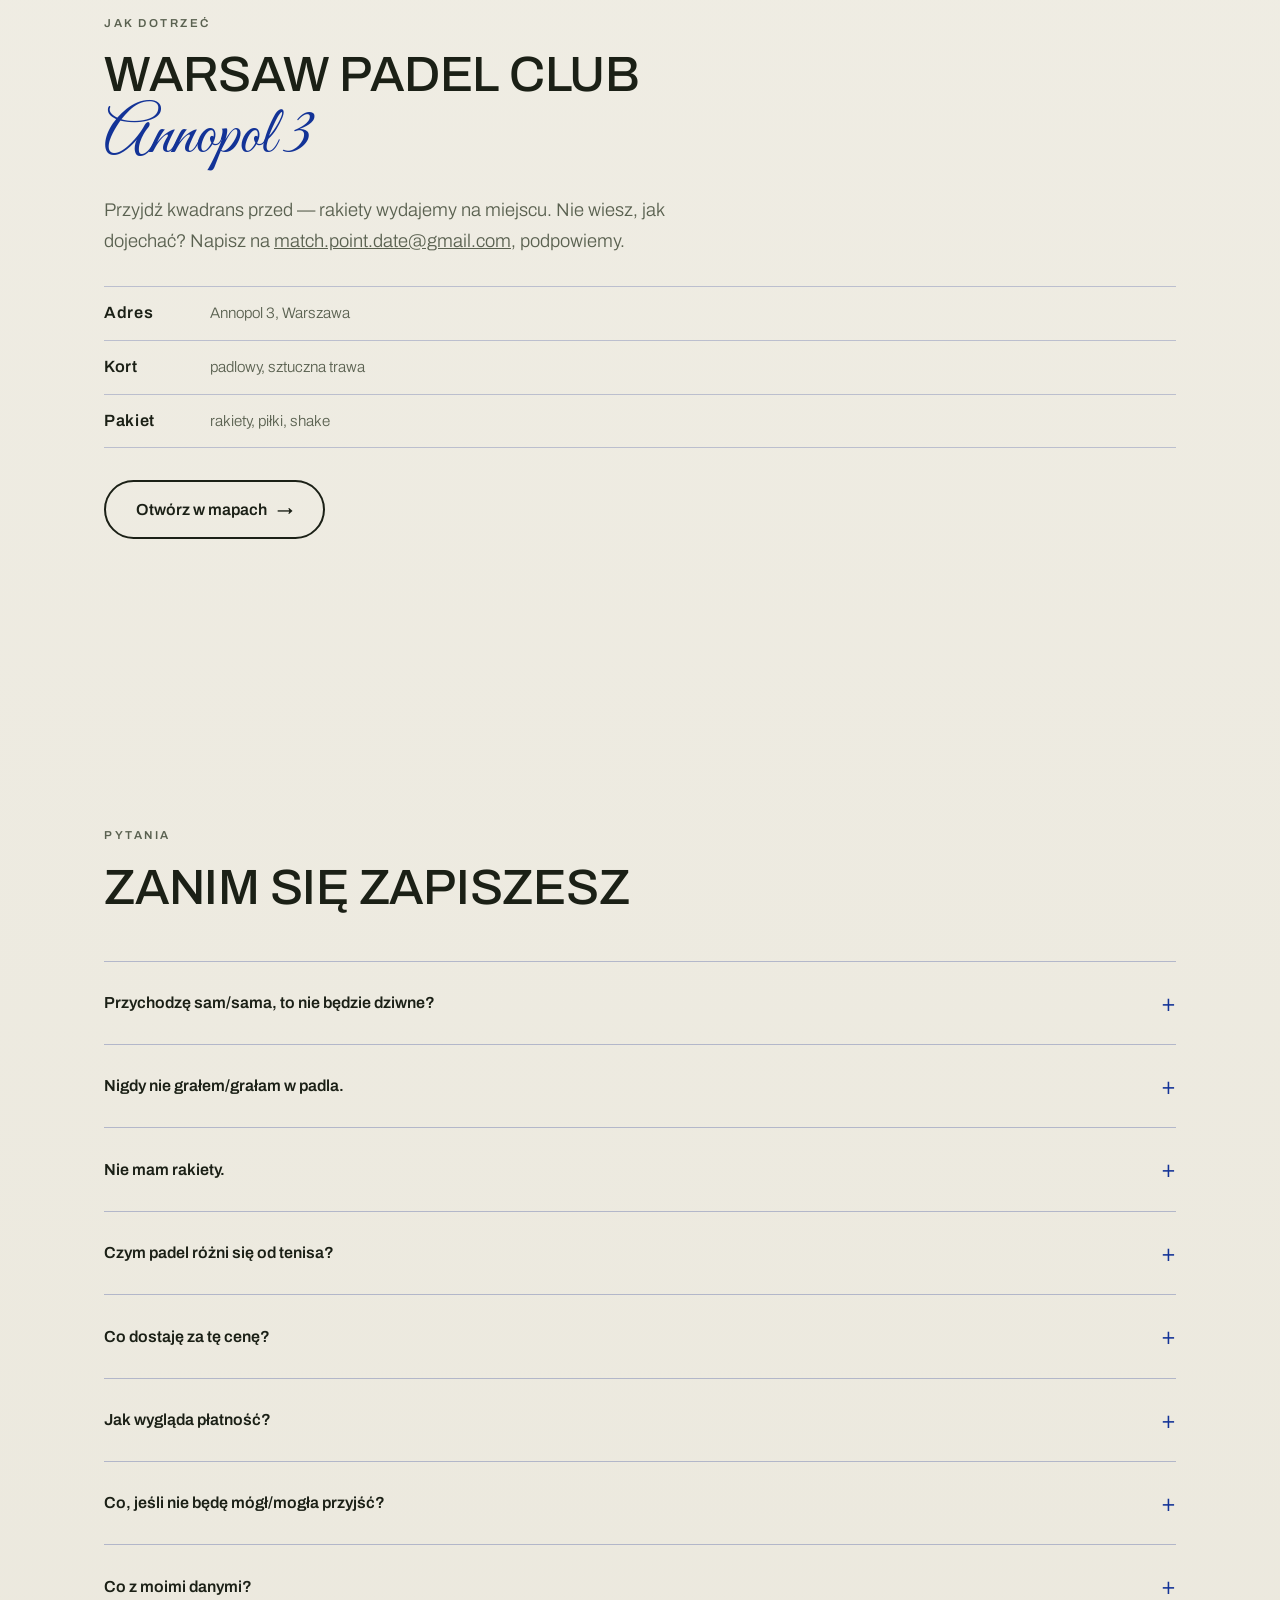
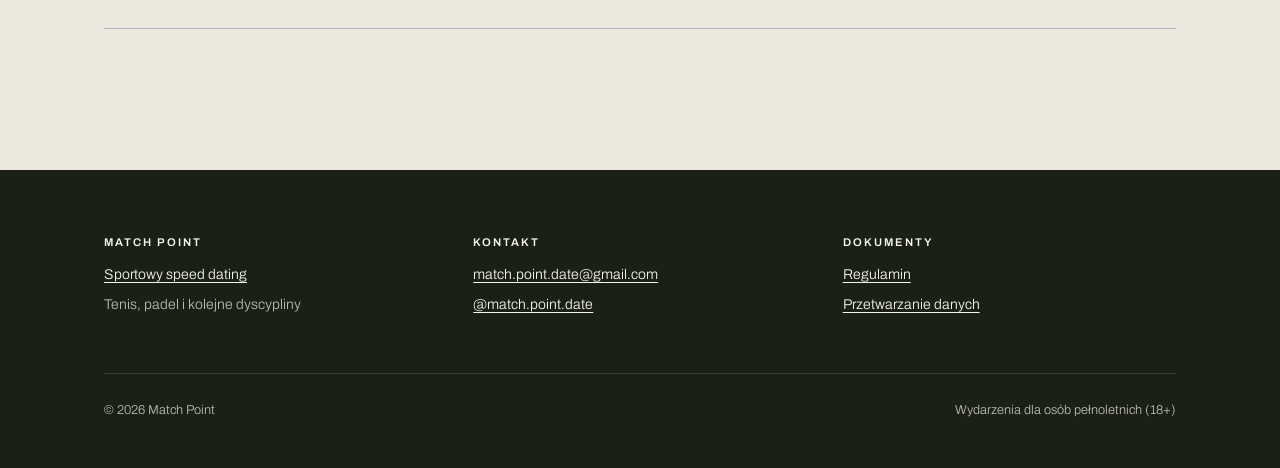
==== commit 41249be4: "Bez przekazywania numerow przy wzajemnym wyborze Uczestnicy wymieniaja sie kontaktami sami, organiza" ====
--- a/padel-speed-dating-03-10-1500.html
+++ b/padel-speed-dating-03-10-1500.html
@@ -227,12 +227,6 @@
           <p>Wysyłamy je po zaksięgowaniu wpłaty, razem ze szczegółami dojazdu. Do tego momentu miejsce jest dostępne dla innych.</p>
         </div>
       </li>
-      <li>
-        <div>
-          <h3>Grasz, a potem zaznaczasz, z kim chcesz kontakt</h3>
-          <p>Numer przekazujemy tylko przy wzajemnym wyborze. Jeśli nie był obustronny, druga osoba się o nim nie dowie.</p>
-        </div>
-      </li>
     </ol>
   </div>
 </section>
@@ -296,10 +290,6 @@
         <p>Zgłoś to najpóźniej 48 godzin przed wydarzeniem, wtedy zwracamy wpłatę w ciągu 10 dni. Później zwrot nie przysługuje. Szczegóły w <a href="regulamin.html">regulaminie</a>.</p>
       </details>
       <details>
-        <summary>Jak dostanę czyjś kontakt?</summary>
-        <p>Po grach zaznaczasz osoby, z którymi chcesz się kontaktować. Imię i numer przekazujemy tylko przy wzajemnym wyborze.</p>
-      </details>
-      <details>
         <summary>Co z moimi danymi?</summary>
         <p>Administratorem jest Klaudia Szczubełek. Zbieramy imię, dwie litery nazwiska, telefon i e-mail, wyłącznie po to, żeby przeprowadzić wydarzenie. Pełna informacja w <a href="regulamin.html#dane">regulaminie</a>.</p>
       </details>
--- a/styles.css
+++ b/styles.css
@@ -807,6 +807,10 @@
   font-size:1.02rem; font-weight:600; letter-spacing:.04em;
 }
 .transit span{ font-weight:300; color:var(--ink-soft); font-size:.95rem; }
+/* Wiersz bez etykiety (aplikacja: pusta lewa kolumna) zajmuje cala
+   szerokosc, zamiast wisiec za pusta kratka. Selektor jest mocniejszy
+   niz .transit div w media query, wiec dziala na kazdej szerokosci. */
+.transit div.cala{ grid-template-columns:1fr; }
 
 /* --- lista "w cenie" / "co zabrac" --- */
 .ticks{ list-style:none; margin:24px 0 0; padding:0; display:grid; gap:12px; }
